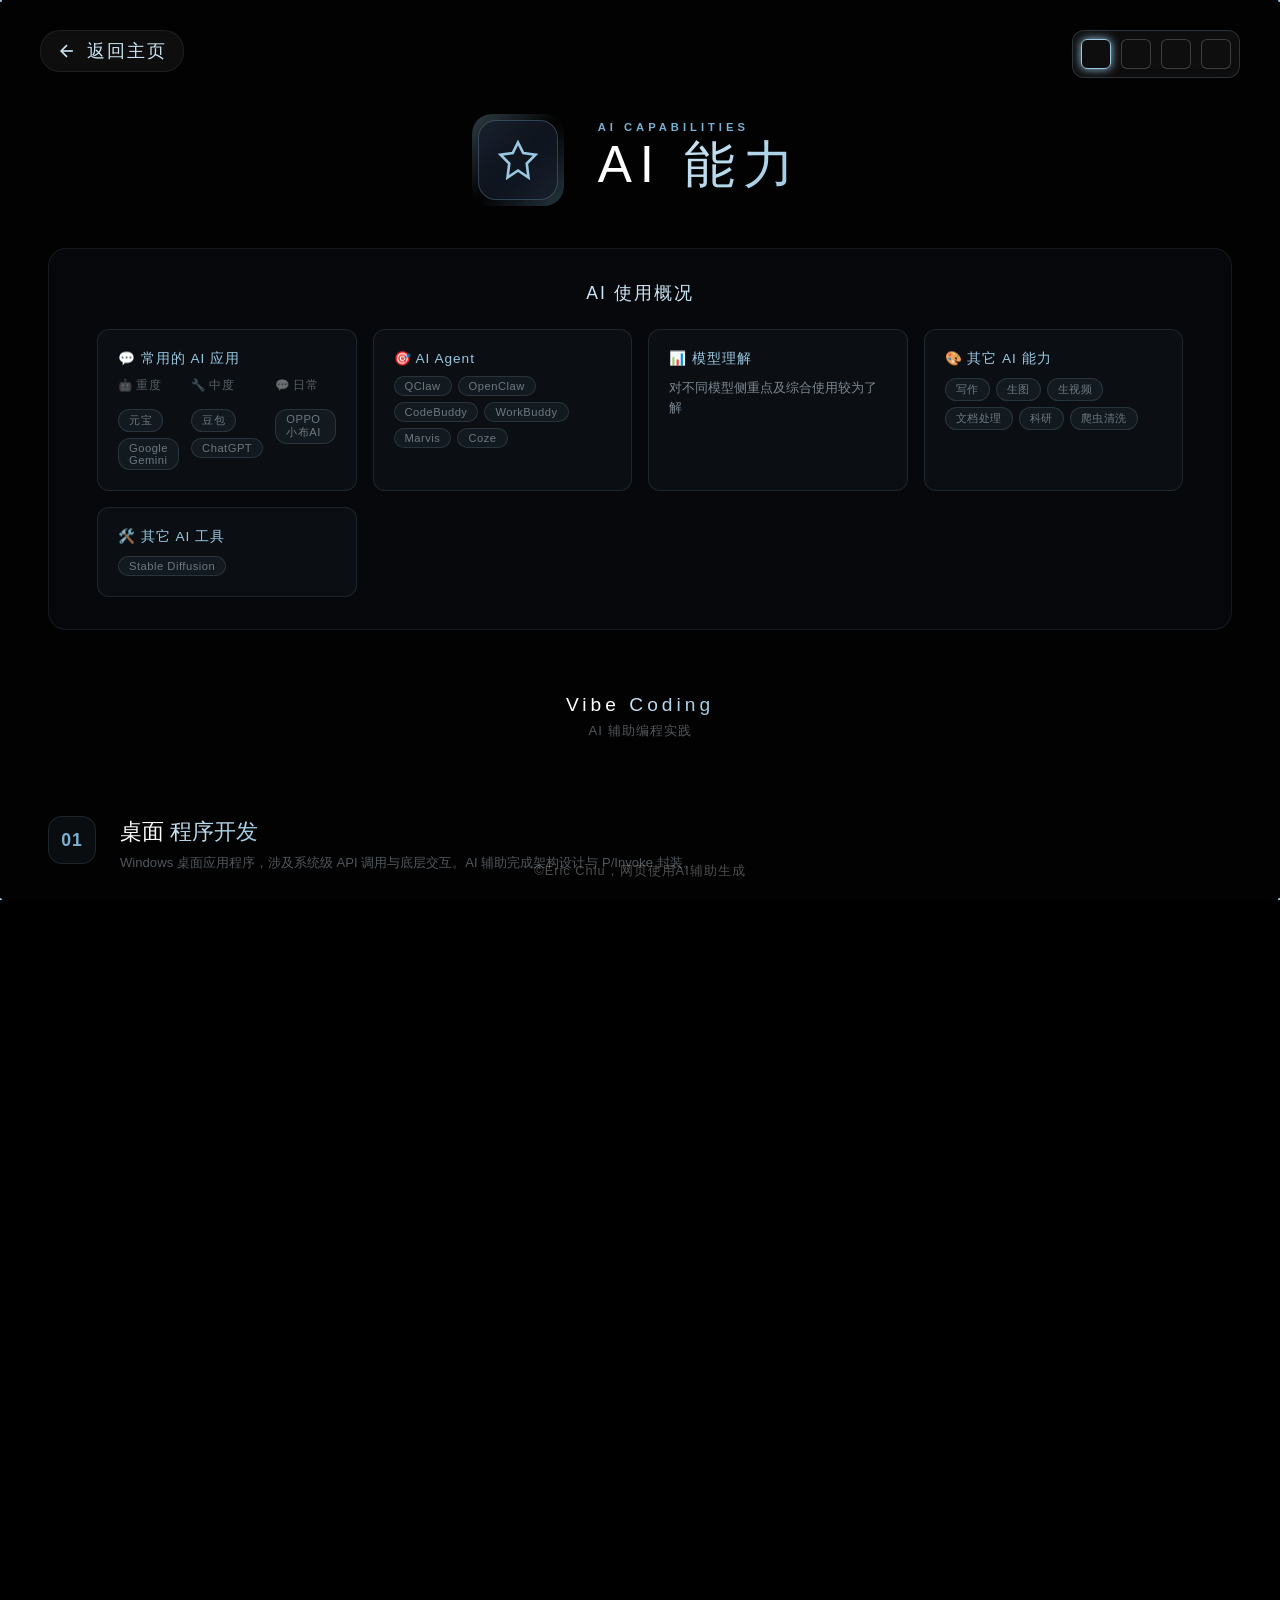
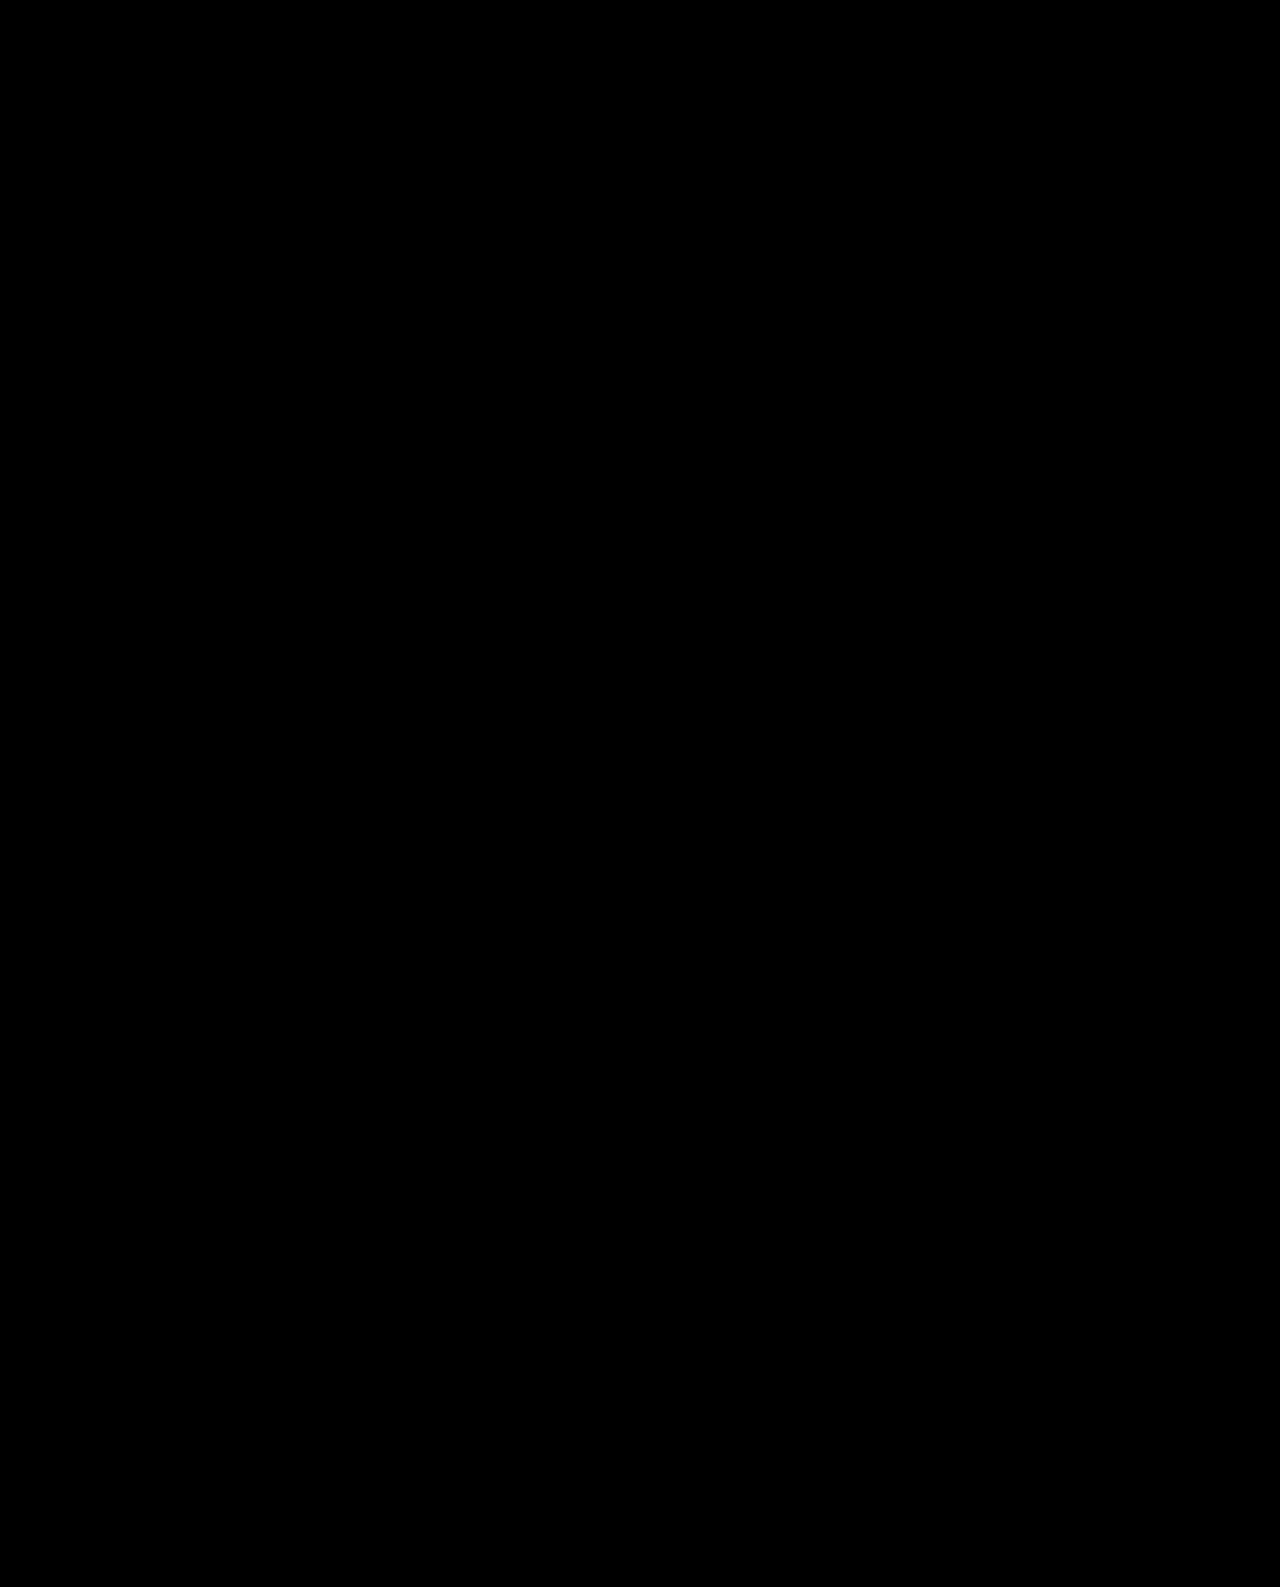
==== ai/index.html @ dfbe04d1 "Update: 2026-06-14 20:59" ====
<!DOCTYPE html>
<html lang="zh-CN">
<head>
    <meta charset="UTF-8">
    <meta name="viewport" content="width=device-width, initial-scale=1.0, maximum-scale=1.0, user-scalable=no">
    <title>AI 能力 - mocabolka.world</title>

    <link rel="icon" type="image/x-icon" href="https://raw.githubusercontent.com/qtqtEricChiu/blog/refs/heads/main/resources/images/base/favicon.ico">
    <link rel="prefetch" href="../">

    <!-- 共用样式 -->
    <link rel="stylesheet" href="../css/base.css">
    <link rel="stylesheet" href="../css/components.css">

    <!-- 背景预初始化 -->
    <script src="../js/bg-init.js"></script>
    <script src="https://cdn.jsdelivr.net/gh/qtqtEricChiu/world@main/js/pangu.js"></script>

    <style>
        /* ================================================================
           AI 能力页面专用样式
           ================================================================ */

        html {
            overflow-x: hidden;
            overflow-y: auto;
        }
        body {
            overflow-x: hidden;
            overflow-y: visible;
            min-height: 100vh;
            position: relative;
        }

        /* ---- 自定义滚动条 ---- */
        ::-webkit-scrollbar { width: 5px; height: 5px; }
        ::-webkit-scrollbar-track { background: transparent; }
        ::-webkit-scrollbar-thumb { background: rgba(154, 200, 226, 0.2); border-radius: 10px; }
        ::-webkit-scrollbar-thumb:hover { background: rgba(154, 200, 226, 0.4); }
        ::-webkit-scrollbar-corner { background: transparent; }
        html { scrollbar-color: rgba(154, 200, 226, 0.2) transparent; scrollbar-width: thin; }

        /* ---- 主内容区 ---- */
        .main-stage {
            position: relative;
            z-index: 10;
            width: 100%;
            min-height: 100vh;
            padding: 120px 48px 80px;
            display: flex;
            flex-direction: column;
            align-items: center;
            pointer-events: none;
            transition: transform 0.25s ease-out;
            will-change: transform;
        }
        .main-stage > * { pointer-events: auto; }

        /* ================================================================
           PAGE HEADER
           ================================================================ */
        .page-header {
            display: flex;
            align-items: center;
            gap: 40px;
            margin-bottom: 48px;
        }
        .header-icon-block {
            position: relative;
            width: 80px; height: 80px;
            flex-shrink: 0;
        }
        .header-icon-block::before {
            content: '';
            position: absolute;
            inset: -6px;
            border-radius: 20px;
            background: linear-gradient(135deg, var(--accent-main), transparent, var(--accent-dark));
            opacity: 0.3;
            animation: iconGlow 3s ease-in-out infinite;
        }
        @keyframes iconGlow {
            0%, 100% { opacity: 0.2; transform: scale(1); }
            50% { opacity: 0.45; transform: scale(1.04); }
        }
        .header-icon-inner {
            position: relative;
            width: 100%; height: 100%;
            background: rgba(20, 28, 42, 0.7);
            border: 1px solid rgba(154, 200, 226, 0.25);
            border-radius: 18px;
            display: flex; align-items: center; justify-content: center;
            backdrop-filter: blur(10px);
        }
        .header-icon-inner svg {
            width: 42px; height: 42px;
            stroke: var(--accent-main);
            fill: none; stroke-width: 1.5;
        }
        .header-text-block { display: flex; flex-direction: column; }
        .header-overline {
            font-size: 0.7rem; letter-spacing: 4px;
            text-transform: uppercase;
            color: var(--accent-dark); font-weight: 600;
            margin-bottom: 6px;
        }
        .header-title {
            font-size: 3.2rem; font-weight: 200;
            letter-spacing: 8px; color: #fff;
            line-height: 1; margin-bottom: 8px;
        }
        .header-title .accent {
            font-weight: 500;
            background: linear-gradient(135deg, var(--accent-light), var(--accent-main));
            -webkit-background-clip: text;
            -webkit-text-fill-color: transparent;
            background-clip: text;
        }

        /* ================================================================
           内容区 - 项目展示
           ================================================================ */
        .content-body {
            width: 100%;
            max-width: 1400px;
            display: flex;
            flex-direction: column;
            gap: 48px;
            transform: translateY(20px);
            animation: fadeInUp 0.6s cubic-bezier(0.25, 0.46, 0.45, 0.94) 0.2s forwards;
        }

        /* ---- 简介区（页面级） ---- */
        .intro-section {
            text-align: center;
            max-width: 720px;
            margin: 0 auto 40px;
        }
        .intro-badge {
            display: inline-flex;
            align-items: center;
            gap: 8px;
            padding: 6px 18px;
            border-radius: 20px;
            background: rgba(154, 200, 226, 0.06);
            border: 1px solid rgba(154, 200, 226, 0.15);
            font-size: 0.75rem;
            letter-spacing: 2px;
            color: var(--accent-dark);
            text-transform: uppercase;
            margin-bottom: 20px;
        }
        .intro-badge svg { width: 14px; height: 14px; stroke: var(--accent-dark); fill: none; stroke-width: 1.5; }
        .intro-title {
            font-size: 1.5rem;
            font-weight: 300;
            color: #fff;
            line-height: 1.5;
            margin-bottom: 14px;
        }
        .intro-title .accent {
            font-weight: 500;
            background: linear-gradient(135deg, var(--accent-light), var(--accent-main));
            -webkit-background-clip: text;
            -webkit-text-fill-color: transparent;
            background-clip: text;
        }
        .intro-desc {
            font-size: 0.85rem;
            color: rgba(200, 215, 230, 0.45);
            font-weight: 300;
            line-height: 1.8;
        }

        /* ---- AI 使用信息展示区 ---- */
        .ai-usage-section {
            width: 100%;
            max-width: 1400px;
            margin: 0 auto 8px;
            padding: 32px 48px;
            background: rgba(15, 20, 30, 0.35);
            border: 1px solid rgba(154, 200, 226, 0.1);
            border-radius: 18px;
            backdrop-filter: blur(12px);
        }
        .ai-usage-title {
            font-size: 1.1rem;
            font-weight: 400;
            color: var(--accent-light);
            letter-spacing: 2px;
            margin-bottom: 24px;
            text-align: center;
        }
        .ai-usage-grid {
            display: grid;
            grid-template-columns: repeat(auto-fit, minmax(220px, 1fr));
            gap: 16px;
        }
        .ai-usage-card {
            padding: 20px;
            background: rgba(154, 200, 226, 0.04);
            border: 1px solid rgba(154, 200, 226, 0.12);
            border-radius: 12px;
            transition: background 0.3s ease, border-color 0.3s ease;
        }
        .ai-usage-card:hover {
            background: rgba(154, 200, 226, 0.08);
            border-color: rgba(154, 200, 226, 0.25);
        }
        .ai-usage-card-title {
            font-size: 0.85rem;
            font-weight: 500;
            color: var(--accent-main);
            margin-bottom: 10px;
            letter-spacing: 1px;
        }
        .ai-usage-card-content {
            font-size: 0.8rem;
            color: rgba(200, 215, 230, 0.6);
            line-height: 1.6;
        }
        .ai-usage-tags {
            display: flex;
            flex-wrap: wrap;
            gap: 6px;
            margin-top: 10px;
        }
        .ai-usage-tag {
            display: inline-block;
            padding: 3px 10px;
            border-radius: 12px;
            background: rgba(154, 200, 226, 0.06);
            border: 1px solid rgba(154, 200, 226, 0.15);
            font-size: 0.7rem;
            color: rgba(200, 215, 230, 0.5);
            letter-spacing: 0.5px;
        }
        .ai-usage-sub-grid {
            display: grid;
            grid-template-columns: repeat(3, 1fr);
            gap: 12px;
        }
        .ai-usage-sub-item {
            display: flex;
            flex-direction: column;
            gap: 6px;
        }
        .ai-usage-sub-label {
            font-size: 0.72rem;
            color: rgba(200, 215, 230, 0.4);
            letter-spacing: 0.5px;
        }

        /* ---- Vibe Coding 独立小标题 ---- */
        .vibe-coding-header {
            text-align: center;
            margin: 8px auto 28px;
            max-width: 1400px;
            width: 100%;
        }
        .vibe-coding-title {
            font-size: 1.2rem;
            font-weight: 300;
            color: #fff;
            letter-spacing: 4px;
            margin-bottom: 6px;
        }
        .vibe-coding-title .accent {
            font-weight: 500;
            background: linear-gradient(135deg, var(--accent-light), var(--accent-main));
            -webkit-background-clip: text;
            -webkit-text-fill-color: transparent;
            background-clip: text;
        }
        .vibe-coding-desc {
            font-size: 0.82rem;
            color: rgba(200, 215, 230, 0.4);
            font-weight: 300;
            letter-spacing: 1px;
        }

        /* ---- 项目卡片 ---- */
        .project-card {
            position: relative;
            border-radius: 18px;
            background: rgba(15, 20, 30, 0.45);
            border: 1px solid rgba(154, 200, 226, 0.12);
            backdrop-filter: blur(20px) saturate(180%);
            -webkit-backdrop-filter: blur(20px) saturate(180%);
            overflow: hidden;
            transition: transform 0.35s cubic-bezier(0.25, 0.46, 0.45, 0.94),
                        border-color 0.35s ease,
                        box-shadow 0.35s ease;
        }
        .project-card::before {
            content: '';
            position: absolute;
            inset: 0;
            border-radius: 18px;
            background: linear-gradient(135deg, rgba(154, 200, 226, 0.04), transparent 60%);
            pointer-events: none;
            opacity: 0;
            transition: opacity 0.35s ease;
        }
        .project-card:hover {
            transform: translateY(-4px);
            border-color: rgba(154, 200, 226, 0.25);
            box-shadow: 0 12px 40px rgba(0, 0, 0, 0.3);
        }
        .project-card:hover::before { opacity: 1; }

        /* ---- 旗舰卡片 ---- */
        .project-card.flagship {
            border-color: rgba(255, 217, 61, 0.25);
            background: rgba(20, 25, 38, 0.55);
        }
        .project-card.flagship::after {
            content: '旗舰';
            position: absolute;
            top: -1px;
            right: 24px;
            padding: 3px 14px;
            font-size: 0.65rem;
            font-weight: 700;
            letter-spacing: 2px;
            color: #ffd93d;
            background: linear-gradient(135deg, rgba(255,217,61,0.18), rgba(255,180,40,0.12));
            border: 1px solid rgba(255,217,61,0.35);
            border-radius: 0 0 10px 10px;
            border-top: none;
            z-index: 10;
        }
        .project-card.flagship:hover {
            border-color: rgba(255, 217, 61, 0.45);
            box-shadow: 0 12px 40px rgba(0,0,0,0.3), 0 0 30px rgba(255,217,61,0.08);
        }

        /* 旗舰卡片图标升格 - 大图标 + 光晕动画（仅限有自定义图标的旗舰卡片） */
        .project-card.flagship.has-custom-icon .card-icon {
            width: 80px;
            height: 80px;
            border-radius: 20px;
            background: rgba(154, 200, 226, 0.08);
            border: 1px solid rgba(154, 200, 226, 0.25);
            transition: background 0.35s ease, border-color 0.35s ease, box-shadow 0.35s ease;
            position: relative;
        }
        /* 图标外围呼吸光晕（仅限有自定义图标的旗舰卡片） */
        .project-card.flagship.has-custom-icon .card-icon::after {
            content: '';
            position: absolute;
            inset: -8px;
            border-radius: 28px;
            background: linear-gradient(135deg, rgba(154, 200, 226, 0.12), transparent 60%, rgba(154, 200, 226, 0.06));
            opacity: 0.4;
            animation: iconBreathing 3s ease-in-out infinite;
            pointer-events: none;
            z-index: -1;
        }
        @keyframes iconBreathing {
            0%, 100% { opacity: 0.25; transform: scale(1); }
            50%      { opacity: 0.55; transform: scale(1.06); }
        }
        .project-card.flagship.has-custom-icon:hover .card-icon {
            background: rgba(154, 200, 226, 0.14);
            border-color: rgba(154, 200, 226, 0.4);
            box-shadow: 0 0 24px rgba(154, 200, 226, 0.15);
        }
        .project-card.flagship.has-custom-icon .card-icon img {
            width: 80px;
            height: 80px;
            object-fit: contain;
        }
        .project-card.flagship.has-custom-icon .card-icon svg {
            width: 36px;
            height: 36px;
        }

        /* ---- 带自定义图标的项目（非旗舰）- 放大图标 + 光晕 ---- */
        .project-card.has-custom-icon:not(.flagship) .card-icon {
            width: 80px;
            height: 80px;
            border-radius: 20px;
            background: rgba(154, 200, 226, 0.08);
            border: 1px solid rgba(154, 200, 226, 0.22);
            position: relative;
        }
        .project-card.has-custom-icon:not(.flagship) .card-icon img {
            width: 80px;
            height: 80px;
            object-fit: contain;
            border-radius: 18px;
        }
        /* 图标光晕动画 */
        .project-card.has-custom-icon:not(.flagship) .card-icon::after {
            content: '';
            position: absolute;
            inset: -8px;
            border-radius: 28px;
            background: radial-gradient(circle at 50% 50%, rgba(154, 200, 226, 0.12), transparent 70%);
            animation: iconBreathing 3.5s ease-in-out infinite;
            pointer-events: none;
            z-index: -1;
        }
        .project-card.has-custom-icon:not(.flagship):hover .card-icon {
            background: rgba(154, 200, 226, 0.15);
            border-color: rgba(154, 200, 226, 0.4);
            box-shadow: 0 0 32px rgba(154, 200, 226, 0.2);
        }

        .card-inner {
            position: relative;
            padding: 32px;
            display: flex;
            flex-direction: column;
            gap: 20px;
        }

        /* 卡片头部 */
        .card-header {
            display: flex;
            align-items: flex-start;
            gap: 16px;
        }
        .card-icon {
            width: 52px; height: 52px;
            flex-shrink: 0;
            border-radius: 14px;
            background: rgba(154, 200, 226, 0.06);
            border: 1px solid rgba(154, 200, 226, 0.15);
            display: flex; align-items: center; justify-content: center;
            transition: background 0.3s ease, border-color 0.3s ease;
        }
        .project-card:hover .card-icon {
            background: rgba(154, 200, 226, 0.12);
            border-color: rgba(154, 200, 226, 0.3);
        }
        .card-icon svg { width: 26px; height: 26px; stroke: var(--accent-main); fill: none; stroke-width: 1.5; }
        .card-title-block { flex: 1; }
        .card-path {
            font-size: 0.7rem;
            font-family: 'SF Mono', 'Fira Code', monospace;
            color: var(--accent-dark);
            letter-spacing: 1px;
            margin-bottom: 4px;
        }
        .card-title {
            font-size: 1.15rem;
            font-weight: 400;
            color: #fff;
            line-height: 1.3;
        }

        /* 卡片描述 */
        .card-desc {
            font-size: 0.85rem;
            color: rgba(200, 215, 230, 0.55);
            font-weight: 300;
            line-height: 1.7;
        }

        /* 功能标签 */
        .card-tags {
            display: flex;
            flex-wrap: wrap;
            gap: 8px;
        }
        .tag {
            display: inline-block;
            padding: 4px 12px;
            border-radius: 20px;
            background: rgba(154, 200, 226, 0.05);
            border: 1px solid rgba(154, 200, 226, 0.1);
            font-size: 0.72rem;
            color: rgba(200, 215, 230, 0.5);
            letter-spacing: 0.5px;
            transition: background 0.25s ease, color 0.25s ease;
        }
        .project-card:hover .tag {
            background: rgba(154, 200, 226, 0.1);
            color: rgba(200, 215, 230, 0.7);
        }

        /* 卡片底部 */
        .card-footer {
            display: flex;
            align-items: center;
            justify-content: space-between;
            padding-top: 16px;
            border-top: 1px solid rgba(154, 200, 226, 0.06);
        }
        .card-tech {
            font-size: 0.72rem;
            color: rgba(200, 215, 230, 0.3);
            font-weight: 300;
            letter-spacing: 0.5px;
        }
        .card-link {
            display: inline-flex;
            align-items: center;
            gap: 6px;
            padding: 6px 16px;
            border-radius: 20px;
            background: rgba(154, 200, 226, 0.08);
            border: 1px solid rgba(154, 200, 226, 0.15);
            color: var(--accent-main);
            font-size: 0.78rem;
            text-decoration: none;
            letter-spacing: 0.5px;
            transition: background 0.25s ease, border-color 0.25s ease, transform 0.15s ease;
        }
        .card-link:hover {
            background: rgba(154, 200, 226, 0.15);
            border-color: rgba(154, 200, 226, 0.3);
            transform: scale(1.03);
        }
        .card-link svg { width: 14px; height: 14px; stroke: currentColor; fill: none; stroke-width: 2; }

        /* GitHub 图标链接 */
        .card-github-link {
            display: inline-flex;
            align-items: center;
            justify-content: center;
            width: 36px;
            height: 36px;
            border-radius: 10px;
            background: rgba(154, 200, 226, 0.06);
            border: 1px solid rgba(154, 200, 226, 0.15);
            transition: background 0.25s ease, border-color 0.25s ease, transform 0.15s ease;
            overflow: hidden;
            margin-left: auto;
            flex-shrink: 0;
            padding: 0;
        }
        .card-github-link:hover {
            background: rgba(154, 200, 226, 0.15);
            border-color: rgba(154, 200, 226, 0.3);
            transform: scale(1.05);
        }
        .card-github-link img {
            width: 100%;
            height: 100%;
            object-fit: cover;
            border-radius: 9px;
        }

        /* ---- 早期作品区 ---- */
        .early-works-section {
            margin-top: 16px;
        }
        .section-divider {
            display: flex;
            align-items: center;
            gap: 16px;
            margin-bottom: 32px;
        }
        .divider-line {
            flex: 1;
            height: 1px;
            background: linear-gradient(90deg, transparent, rgba(154, 200, 226, 0.15), transparent);
        }
        .divider-text {
            font-size: 0.72rem;
            letter-spacing: 3px;
            color: rgba(200, 215, 230, 0.3);
            text-transform: uppercase;
            white-space: nowrap;
        }
        .early-works-grid {
            display: grid;
            grid-template-columns: repeat(auto-fill, minmax(260px, 1fr));
            gap: 20px;
        }
        .early-work-card {
            position: relative;
            border-radius: 14px;
            background: rgba(15, 20, 30, 0.5);
            border: 1px solid rgba(154, 200, 226, 0.1);
            backdrop-filter: blur(16px) saturate(180%);
            -webkit-backdrop-filter: blur(16px) saturate(180%);
            overflow: hidden;
            transition: transform 0.3s ease, border-color 0.3s ease;
        }
        .early-work-card:hover {
            transform: translateY(-3px);
            border-color: rgba(154, 200, 226, 0.15);
        }
        .early-work-inner {
            padding: 24px;
            display: flex;
            flex-direction: column;
            gap: 12px;
        }
        .early-work-title {
            font-size: 1rem;
            font-weight: 400;
            color: rgba(200, 215, 230, 0.7);
            line-height: 1.4;
        }
        .early-work-desc {
            font-size: 0.8rem;
            color: rgba(200, 215, 230, 0.35);
            font-weight: 300;
            line-height: 1.6;
        }
        .early-work-link {
            display: inline-flex;
            align-items: center;
            gap: 4px;
            font-size: 0.75rem;
            color: var(--accent-dark);
            text-decoration: none;
            letter-spacing: 0.5px;
            transition: color 0.25s ease;
            margin-top: 4px;
        }
        .early-work-link:hover { color: var(--accent-main); }
        .early-work-link svg { width: 12px; height: 12px; stroke: currentColor; fill: none; stroke-width: 2; }

        @keyframes fadeInUp {
            to { transform: translateY(0); }
        }

        /* ================================================================
           板块布局
           ================================================================ */
        .section-block {
            display: flex;
            flex-direction: column;
            gap: 28px;
        }
        .section-block + .section-block {
            margin-top: 12px;
            padding-top: 48px;
            border-top: 1px solid rgba(154, 200, 226, 0.06);
        }

        /* 板块头部 */
        .section-header {
            display: flex;
            align-items: flex-start;
            gap: 24px;
        }
        .section-num {
            flex-shrink: 0;
            width: 48px; height: 48px;
            border-radius: 14px;
            background: rgba(154, 200, 226, 0.06);
            border: 1px solid rgba(154, 200, 226, 0.12);
            display: flex; align-items: center; justify-content: center;
            font-size: 1.1rem;
            font-weight: 600;
            color: var(--accent-dark);
            letter-spacing: 1px;
        }
        .section-header-text { flex: 1; padding-top: 2px; }
        .section-title {
            font-size: 1.35rem;
            font-weight: 400;
            color: #fff;
            line-height: 1.3;
            margin-bottom: 6px;
        }
        .section-title .accent {
            font-weight: 500;
            background: linear-gradient(135deg, var(--accent-light), var(--accent-main));
            -webkit-background-clip: text;
            -webkit-text-fill-color: transparent;
            background-clip: text;
        }
        .section-desc {
            font-size: 0.82rem;
            color: rgba(200, 215, 230, 0.4);
            font-weight: 300;
            line-height: 1.6;
        }

        /* 板块内项目网格 */
        .section-grid {
            display: grid;
            grid-template-columns: repeat(auto-fill, minmax(360px, 1fr));
            gap: 20px;
        }

        /* 子版块样式 */
        .subsection-block {
            margin-top: 32px;
            padding-top: 32px;
            border-top: 1px solid rgba(154, 200, 226, 0.08);
        }
        .subsection-header {
            margin-bottom: 20px;
        }
        .subsection-title {
            font-size: 1.1rem;
            font-weight: 400;
            color: rgba(200, 215, 230, 0.7);
            margin-bottom: 4px;
        }
        .subsection-desc {
            font-size: 0.78rem;
            color: rgba(200, 215, 230, 0.3);
            font-weight: 300;
        }

        /* ---- 卡片入场动画 ---- */
        .project-card {
            opacity: 0;
            transform: translateY(24px);
            animation: cardIn 0.5s cubic-bezier(0.25, 0.46, 0.45, 0.94) forwards;
        }
        /* 板块一：2 张 */
        .section-block:nth-child(1) .project-card:nth-child(1) { animation-delay: 0.3s; }
        .section-block:nth-child(1) .project-card:nth-child(2) { animation-delay: 0.45s; }
        /* 板块二主网格：3 张 SPA */
        .section-block:nth-child(2) .project-card:nth-child(1) { animation-delay: 0.6s; }
        .section-block:nth-child(2) .project-card:nth-child(2) { animation-delay: 0.75s; }
        .section-block:nth-child(2) .project-card:nth-child(3) { animation-delay: 0.9s; }
        /* 板块二子版块（非SPA）：3 张 */
        .subsection-block .project-card:nth-child(1) { animation-delay: 1.05s; }
        .subsection-block .project-card:nth-child(2) { animation-delay: 1.2s; }
        .subsection-block .project-card:nth-child(3) { animation-delay: 1.35s; }
        /* 板块三：3 张 */
        .section-block:nth-child(3) .project-card:nth-child(1) { animation-delay: 1.5s; }
        .section-block:nth-child(3) .project-card:nth-child(2) { animation-delay: 1.65s; }
        .section-block:nth-child(3) .project-card:nth-child(3) { animation-delay: 1.8s; }

        @keyframes cardIn {
            to { opacity: 1; transform: translateY(0); }
        }

        /* ================================================================
           响应式
           ================================================================ */
        @media (max-width: 768px) {
            .main-stage {
                padding: 90px 12px 80px;
            }
            .top-nav { top: calc(16px + var(--safe-top)); left: 12px; }
            .back-btn { font-size: 0.85rem; padding: 6px 14px; border-radius: 16px; }
            .back-btn svg { width: 16px; height: 16px; }
            .page-header {
                flex-direction: column; gap: 16px;
                text-align: center; margin-bottom: 28px;
            }
            .header-title { font-size: 2rem; letter-spacing: 4px; }
            .header-icon-block { width: 54px; height: 54px; }
            .header-icon-inner svg { width: 32px; height: 32px; }
            .content-body { gap: 32px; }
            .section-block + .section-block { padding-top: 32px; }
            .section-header { flex-direction: column; gap: 12px; }
            .section-num { width: 40px; height: 40px; font-size: 0.9rem; }
            .section-title { font-size: 1.1rem; }
            .section-grid { grid-template-columns: 1fr; }
            .ai-usage-section { width: 100%; padding: 20px; }
            .ai-usage-grid { grid-template-columns: 1fr; gap: 12px; }
            .ai-usage-card { padding: 16px; }
            .ai-usage-sub-grid { grid-template-columns: 1fr; gap: 10px; }
        }
    </style>
</head>
<body class="sub-page">

    <div id="initial-load-overlay"></div>
    <div id="cursor-dot"></div>
    <div id="cursor-ring"></div>

    <div class="bg-wrapper" id="mainBg"></div>
    <div class="bg-overlay"></div>
    <canvas id="particle-canvas"></canvas>

    <div class="bg-switcher">
        <div class="sw-btn interactable" onclick="mocabolka.changeBg(0)" style="background-image:url('https://s1.1ovv.com/2026/03/21/Ix6I.png')"></div>
        <div class="sw-btn interactable" onclick="mocabolka.changeBg(1)" style="background-image:url('https://s1.1ovv.com/2026/03/21/IxkP.png')"></div>
        <div class="sw-btn interactable" onclick="mocabolka.changeBg(2)" style="background-image:url('https://s1.1ovv.com/2026/03/21/I5rf.png')"></div>
        <div class="sw-btn interactable" onclick="mocabolka.changeBg(3)" style="background-image:url('https://s1.1ovv.com/2026/03/21/I5Wi.png')"></div>
    </div>

    <div class="top-nav">
        <a href="../" class="back-btn page-link interactable">
            <svg width="20" height="20" viewBox="0 0 24 24" fill="none" stroke="currentColor" stroke-width="2"><line x1="19" y1="12" x2="5" y2="12"></line><polyline points="12 19 5 12 12 5"></polyline></svg>
            返回主页
        </a>
    </div>

<!-- ==================== 主内容区 ==================== -->
<div class="main-stage" id="mainStage">

    <!-- PAGE HEADER -->
    <div class="page-header">
        <div class="header-icon-block">
            <div class="header-icon-inner">
                <svg viewBox="0 0 24 24">
                    <path d="M12 2 L15 8 L22 9 L17 14 L18 22 L12 18 L6 22 L7 14 L2 9 L9 8 Z"/>
                </svg>
            </div>
        </div>
        <div class="header-text-block">
            <div class="header-overline">AI Capabilities</div>
            <h1 class="header-title">AI <span class="accent">能力</span></h1>
        </div>
    </div>

    <!-- 内容主体：三个板块 -->
    <div class="content-body">

        <!-- AI 使用信息展示区 -->
        <div class="ai-usage-section">
            <div class="ai-usage-title">AI 使用概况</div>
            <div class="ai-usage-grid">
                <div class="ai-usage-card">
                    <div class="ai-usage-card-title">💬 常用的 AI 应用</div>
                    <div class="ai-usage-sub-grid">
                        <div class="ai-usage-sub-item">
                            <div class="ai-usage-sub-label">🤖 重度</div>
                            <div class="ai-usage-tags">
                                <span class="ai-usage-tag">元宝</span>
                                <span class="ai-usage-tag">Google Gemini</span>
                            </div>
                        </div>
                        <div class="ai-usage-sub-item">
                            <div class="ai-usage-sub-label">🔧 中度</div>
                            <div class="ai-usage-tags">
                                <span class="ai-usage-tag">豆包</span>
                                <span class="ai-usage-tag">ChatGPT</span>
                            </div>
                        </div>
                        <div class="ai-usage-sub-item">
                            <div class="ai-usage-sub-label">💬 日常</div>
                            <div class="ai-usage-tags">
                                <span class="ai-usage-tag">OPPO 小布AI</span>
                            </div>
                        </div>
                    </div>
                </div>
                <div class="ai-usage-card">
                    <div class="ai-usage-card-title">🎯 AI Agent</div>
                    <div class="ai-usage-tags">
                        <span class="ai-usage-tag">QClaw</span>
                        <span class="ai-usage-tag">OpenClaw</span>
                        <span class="ai-usage-tag">CodeBuddy</span>
                        <span class="ai-usage-tag">WorkBuddy</span>
                        <span class="ai-usage-tag">Marvis</span>
                        <span class="ai-usage-tag">Coze</span>
                    </div>
                </div>
                <div class="ai-usage-card">
                    <div class="ai-usage-card-title">📊 模型理解</div>
                    <div class="ai-usage-card-content">对不同模型侧重点及综合使用较为了解</div>
                </div>
                <div class="ai-usage-card">
                    <div class="ai-usage-card-title">🎨 其它 AI 能力</div>
                    <div class="ai-usage-tags">
                        <span class="ai-usage-tag">写作</span>
                        <span class="ai-usage-tag">生图</span>
                        <span class="ai-usage-tag">生视频</span>
                        <span class="ai-usage-tag">文档处理</span>
                        <span class="ai-usage-tag">科研</span>
                        <span class="ai-usage-tag">爬虫清洗</span>
                    </div>
                </div>
                <div class="ai-usage-card">
                    <div class="ai-usage-card-title">🛠️ 其它 AI 工具</div>
                    <div class="ai-usage-tags">
                        <span class="ai-usage-tag">Stable Diffusion</span>
                    </div>
                </div>
            </div>
        </div>

        <!-- Vibe Coding 小标题 -->
        <div class="vibe-coding-header">
            <h2 class="vibe-coding-title">Vibe <span class="accent">Coding</span></h2>
            <p class="vibe-coding-desc">AI 辅助编程实践</p>
        </div>

        <!-- ==================== 板块一：系统级程序开发 ==================== -->
        <div class="section-block">
            <div class="section-header">
                <div class="section-num">01</div>
                <div class="section-header-text">
                    <h2 class="section-title">桌面 <span class="accent">程序开发</span></h2>
                    <p class="section-desc">Windows 桌面应用程序，涉及系统级 API 调用与底层交互。AI 辅助完成架构设计与 P/Invoke 封装。</p>
                </div>
            </div>
            <div class="section-grid">

                <!-- InfiMouse -->
                <div class="project-card flagship has-custom-icon">
                    <div class="card-inner">
                        <div class="card-header">
                            <div class="card-icon">
                                <img src="https://github.com/qtqtEricChiu/InfiMouse/raw/main/infimouse.png" alt="InfiMouse">
                            </div>
                            <div class="card-title-block">
                                <div class="card-path">C# / WinUI 3</div>
                                <h3 class="card-title">InfiMouse · 游戏录屏助手</h3>
                            </div>
                            <a href="https://github.com/qtqtEricChiu/InfiMouse" target="_blank" class="card-github-link interactable">
                                <img src="../res/img/svg/gh.svg" alt="GitHub">
                            </a>
                        </div>
                        <p class="card-desc">
                            为游戏录屏设计的鼠标轨迹控制与同步输入工具。使用贝塞尔曲线规划类人化鼠标轨迹，同步键盘/手柄输入，支持反检测人性化参数（抖动、速度方差、超调）。WinUI 3 原生界面，支持全局快捷键与浮窗控制。
                        </p>
                        <div class="card-tags">
                            <span class="tag">贝塞尔曲线轨迹</span>
                            <span class="tag">XInput 手柄注入</span>
                            <span class="tag">反检测人性化</span>
                            <span class="tag">MVVM 架构</span>
                            <span class="tag">全局热键</span>
                            <span class="tag">Mica 视觉效果</span>
                        </div>
                        <div class="card-footer">
                            <span class="card-tech">C# · WinUI 3 · SendInput · XInput</span>
                            <a href="https://github.com/qtqtEricChiu/InfiMouse" target="_blank" class="card-link interactable">
                                GitHub
                                <svg viewBox="0 0 24 24"><path d="M18 13v6a2 2 0 01-2 2H5a2 2 0 01-2-2V8a2 2 0 012-2h6"/><polyline points="15 3 21 3 21 9"/><line x1="10" y1="14" x2="21" y2="3"/></svg>
                            </a>
                        </div>
                    </div>
                </div>

                <!-- InfiSteam -->
                <div class="project-card has-custom-icon">
                    <div class="card-inner">
                        <div class="card-header">
                            <div class="card-icon">
                                <img src="https://github.com/qtqtEricChiu/InfiSteam/raw/main/ico.png" alt="InfiSteam">
                            </div>
                            <div class="card-title-block">
                                <div class="card-path">Python / C# / PowerShell</div>
                                <h3 class="card-title">InfiSteam · 无限暖暖启动管理</h3>
                            </div>
                            <a href="https://github.com/qtqtEricChiu/InfiSteam" target="_blank" class="card-github-link interactable">
                                <img src="../res/img/svg/gh.svg" alt="GitHub">
                            </a>
                        </div>
                        <p class="card-desc">
                            防止 Steam 误判版本过期并自动重置本地文件完整性，通过伪造 ACF 版本信息 + Chrome CDP 自动抓取 SteamDB 最新 BuildID，实现一键版本同步。支持 AI Agent 全自动检测 / Python GUI / PowerShell 命令行三种操作方式。
                        </p>
                        <div class="card-tags">
                            <span class="tag">ACF 伪造</span>
                            <span class="tag">Chrome CDP</span>
                            <span class="tag">SteamDB 同步</span>
                            <span class="tag">AI Agent 兼容</span>
                            <span class="tag">多入口设计</span>
                        </div>
                        <div class="card-footer">
                            <span class="card-tech">Python · C# · PowerShell · Steam ACF</span>
                            <a href="https://github.com/qtqtEricChiu/InfiSteam" target="_blank" class="card-link interactable">
                                GitHub
                                <svg viewBox="0 0 24 24"><path d="M18 13v6a2 2 0 01-2 2H5a2 2 0 01-2-2V8a2 2 0 012-2h6"/><polyline points="15 3 21 3 21 9"/><line x1="10" y1="14" x2="21" y2="3"/></svg>
                            </a>
                        </div>
                    </div>
                </div>

            </div><!-- /.section-grid -->
        </div><!-- /.section-block -->

        <!-- ==================== 板块二：HTML SPA 开发 ==================== -->
        <div class="section-block">
            <div class="section-header">
                <div class="section-num">02</div>
                <div class="section-header-text">
                    <h2 class="section-title">HTML <span class="accent">SPA</span> 开发</h2>
                    <p class="section-desc">纯前端单页应用，无需后端服务器，打开即用。AI 辅助完成核心功能开发与交互设计。</p>
                </div>
            </div>
            <div class="section-grid">

                <!-- /muse/ 本地音乐播放器 -->
                <div class="project-card flagship has-custom-icon">
                    <div class="card-inner">
                        <div class="card-header">
                            <div class="card-icon">
                                <img src="https://github.com/qtqtEricChiu/muse/raw/main/icon-512.png" alt="Muse">
                            </div>
                            <div class="card-title-block">
                                <div class="card-path">/muse/</div>
                                <h3 class="card-title">本地音乐播放器</h3>
                            </div>
                            <a href="https://github.com/qtqtEricChiu/muse" target="_blank" class="card-github-link interactable">
                                <img src="../res/img/svg/gh.svg" alt="GitHub">
                            </a>
                        </div>
                        <p class="card-desc">
                            完全支持纯手柄/键盘操作的本地音乐播放器。纯前端运行，支持 MP3/FLAC/WAV 等格式及 LRC 歌词解析。全域 60FPS 色音同步视觉引擎，支持 Media Session API、PWA、画中画模式。
                        </p>
                        <div class="card-tags">
                            <span class="tag">LRC 解析引擎</span>
                            <span class="tag">60FPS 视觉引擎</span>
                            <span class="tag">手柄完全映射</span>
                            <span class="tag">动态取色</span>
                            <span class="tag">Crossfade</span>
                            <span class="tag">PWA</span>
                            <span class="tag">画中画</span>
                            <span class="tag">节能模式</span>
                        </div>
                        <div class="card-footer">
                            <span class="card-tech">HTML / CSS / JS · Web Audio API</span>
                            <a href="https://qtqtericchiu.github.io/muse/" target="_blank" class="card-link interactable">
                                访问项目
                                <svg viewBox="0 0 24 24"><path d="M18 13v6a2 2 0 01-2 2H5a2 2 0 01-2-2V8a2 2 0 012-2h6"/><polyline points="15 3 21 3 21 9"/><line x1="10" y1="14" x2="21" y2="3"/></svg>
                            </a>
                        </div>
                    </div>
                </div>

                <!-- /graphic/ 本地图片清理工具 -->
                <div class="project-card">
                    <div class="card-inner">
                        <div class="card-header">
                            <div class="card-icon">
                                <svg viewBox="0 0 24 24">
                                    <rect x="3" y="3" width="18" height="18" rx="2" ry="2"/>
                                    <circle cx="8.5" cy="8.5" r="1.5"/>
                                    <polyline points="21 15 16 10 5 21"/>
                                </svg>
                            </div>
                            <div class="card-title-block">
                                <div class="card-path">/graphic/</div>
                                <h3 class="card-title">本地图片清理工具</h3>
                            </div>
                            <a href="https://github.com/qtqtEricChiu/tools/tree/main/graphic" target="_blank" class="card-github-link interactable">
                                <img src="../res/img/svg/gh.svg" alt="GitHub">
                            </a>
                        </div>
                        <p class="card-desc">
                            快速筛图工具，帮助快速筛选大量照片。全键盘快捷键支持，Cookie 记忆，平板触控+单手模式。支持收藏、自定义文件夹移动，设有后悔药 .MediaTrash 防止真正删除。
                        </p>
                        <div class="card-tags">
                            <span class="tag">随机筛图</span>
                            <span class="tag">全键盘快捷键</span>
                            <span class="tag">触控支持</span>
                            <span class="tag">后悔药机制</span>
                            <span class="tag">可撤销操作</span>
                        </div>
                        <div class="card-footer">
                            <span class="card-tech">HTML / CSS / JS · File System API</span>
                            <a href="https://qtqtericchiu.github.io/tools/graphic/" target="_blank" class="card-link interactable">
                                访问项目
                                <svg viewBox="0 0 24 24"><path d="M18 13v6a2 2 0 01-2 2H5a2 2 0 01-2-2V8a2 2 0 012-2h6"/><polyline points="15 3 21 3 21 9"/><line x1="10" y1="14" x2="21" y2="3"/></svg>
                            </a>
                        </div>
                    </div>
                </div>

                <!-- /wtmk/ 水印生成器 -->
                <div class="project-card">
                    <div class="card-inner">
                        <div class="card-header">
                            <div class="card-icon">
                                <svg viewBox="0 0 24 24">
                                    <path d="M12 2C6.5 2 2 6.5 2 12s4.5 10 10 10 10-4.5 10-10S17.5 2 12 2z"/>
                                    <path d="M8 14s1.5 2 4 2 4-2 4-2"/>
                                    <line x1="9" y1="9" x2="9.01" y2="9"/><line x1="15" y1="9" x2="15.01" y2="9"/>
                                </svg>
                            </div>
                            <div class="card-title-block">
                                <div class="card-path">/wtmk/</div>
                                <h3 class="card-title">水印生成器</h3>
                            </div>
                            <a href="https://github.com/qtqtEricChiu/tools/tree/main/wtmk" target="_blank" class="card-github-link interactable">
                                <img src="../res/img/svg/gh.svg" alt="GitHub">
                            </a>
                        </div>
                        <p class="card-desc">
                            为非 OPPO 拍摄照片添加高仿 OPPO 哈苏水印。纯前端 Canvas 实现，上传照片后实时预览水印效果，支持自定义参数并导出成品图片。
                        </p>
                        <div class="card-tags">
                            <span class="tag">Canvas 渲染</span>
                            <span class="tag">实时预览</span>
                            <span class="tag">参数可调</span>
                            <span class="tag">图片导出</span>
                        </div>
                        <div class="card-footer">
                            <span class="card-tech">HTML / CSS / JS · Canvas API</span>
                            <a href="https://qtqtericchiu.github.io/tools/wtmk/" target="_blank" class="card-link interactable">
                                访问项目
                                <svg viewBox="0 0 24 24"><path d="M18 13v6a2 2 0 01-2 2H5a2 2 0 01-2-2V8a2 2 0 012-2h6"/><polyline points="15 3 21 3 21 9"/><line x1="10" y1="14" x2="21" y2="3"/></svg>
                            </a>
                        </div>
                    </div>
                </div>

            </div><!-- /.section-grid -->

            <!-- 子版块：非SPA项目 -->
            <div class="subsection-block">
                <div class="subsection-header">
                    <div class="subsection-title">非 SPA 项目</div>
                    <div class="subsection-desc">不属于SPA范畴的其他Web项目与本地扩展</div>
                </div>
                <div class="section-grid">

                    <!-- world - 个人主页 -->
                    <div class="project-card flagship">
                        <div class="card-inner">
                            <div class="card-header">
                                <div class="card-icon">
                                    <svg viewBox="0 0 24 24">
                                        <circle cx="12" cy="12" r="10"/>
                                        <line x1="2" y1="12" x2="22" y2="12"/>
                                        <path d="M12 2a15.3 15.3 0 014 10 15.3 15.3 0 01-4 10 15.3 15.3 0 01-4-10 15.3 15.3 0 014-10z"/>
                                    </svg>
                                </div>
                                <div class="card-title-block">
                                    <div class="card-path">HTML / CSS / JS</div>
                                    <h3 class="card-title">mocabolka.world · 个人主页</h3>
                                </div>
                                <a href="https://github.com/qtqtEricChiu/world/" target="_blank" class="card-github-link interactable">
                                    <img src="../res/img/svg/gh.svg" alt="GitHub">
                                </a>
                            </div>
                            <p class="card-desc">
                                当前这个个人主页网站项目。采用现代设计风格，支持多页面导航、动态背景、粒子效果等视觉特效。响应式设计，支持桌面端与移动端访问。
                            </p>
                            <div class="card-tags">
                                <span class="tag">多页面网站</span>
                                <span class="tag">动态背景</span>
                                <span class="tag">粒子效果</span>
                                <span class="tag">响应式设计</span>
                            </div>
                            <div class="card-footer">
                                <span class="card-tech">HTML / CSS / JS · 视觉特效</span>
                                <a href="https://qtqtericchiu.github.io/" target="_blank" class="card-link interactable">
                                    访问网站
                                    <svg viewBox="0 0 24 24"><path d="M18 13v6a2 2 0 01-2 2H5a2 2 0 01-2-2V8a2 2 0 012-2h6"/><polyline points="15 3 21 3 21 9"/><line x1="10" y1="14" x2="21" y2="3"/></svg>
                                </a>
                            </div>
                        </div>
                    </div>

                    <!-- friendslop - 周期博物馆 -->
                    <div class="project-card">
                        <div class="card-inner">
                            <div class="card-header">
                                <div class="card-icon">
                                    <svg viewBox="0 0 24 24">
                                        <path d="M3 9l9-7 9 7v11a2 2 0 01-2 2H5a2 2 0 01-2-2z"/>
                                        <polyline points="9 22 9 12 15 12 15 22"/>
                                    </svg>
                                </div>
                                <div class="card-title-block">
                                    <div class="card-path">HTML / CSS / JS</div>
                                    <h3 class="card-title">周期博物馆 · 互动网站</h3>
                                </div>
                                <a href="https://github.com/qtqtEricChiu/tools/tree/main/demo/friendslop" target="_blank" class="card-github-link interactable">
                                    <img src="../res/img/svg/gh.svg" alt="GitHub">
                                </a>
                            </div>
                            <p class="card-desc">
                                以女性主义视角出发的周期主题互动博物馆。包含周期状态自测、匿名共鸣墙、知识站等多个互动模块，旨在打破月经羞耻、倡导身体自主与性别平等。采用温馨的视觉设计，支持移动端适配。
                            </p>
                            <div class="card-tags">
                                <span class="tag">多页面网站</span>
                                <span class="tag">互动模块</span>
                                <span class="tag">移动端适配</span>
                                <span class="tag">温馨设计</span>
                            </div>
                            <div class="card-footer">
                                <span class="card-tech">HTML / CSS / JS · 多页面</span>
                                <a href="https://qtqtericchiu.github.io/tools/demo/friendslop/" target="_blank" class="card-link interactable">
                                    访问Demo
                                    <svg viewBox="0 0 24 24"><path d="M18 13v6a2 2 0 01-2 2H5a2 2 0 01-2-2V8a2 2 0 012-2h6"/><polyline points="15 3 21 3 21 9"/><line x1="10" y1="14" x2="21" y2="3"/></svg>
                                </a>
                            </div>
                        </div>
                    </div>

                    <!-- MocaTab-New - Chrome扩展 -->
                    <div class="project-card">
                        <div class="card-inner">
                            <div class="card-header">
                                <div class="card-icon">
                                    <svg viewBox="0 0 24 24">
                                        <rect x="2" y="3" width="20" height="14" rx="2" ry="2"/>
                                        <line x1="8" y1="21" x2="16" y2="21"/>
                                        <line x1="12" y1="17" x2="12" y2="21"/>
                                    </svg>
                                </div>
                                <div class="card-title-block">
                                    <div class="card-path">Chrome Extension</div>
                                    <h3 class="card-title">MocaTab · 新标签页扩展</h3>
                                </div>
                            </div>
                            <p class="card-desc">
                                Chrome 新标签页扩展，提供自定义的标签页体验。支持书签管理、日期显示、通知权限管理等功能。采用现代化设计，支持多语言本地化。
                            </p>
                            <div class="card-tags">
                                <span class="tag">Chrome 扩展</span>
                                <span class="tag">新标签页</span>
                                <span class="tag">书签管理</span>
                                <span class="tag">多语言支持</span>
                            </div>
                            <div class="card-footer">
                                <span class="card-tech">HTML / CSS / JS · Chrome API</span>
                                <span class="card-tech" style="color:rgba(200,215,230,0.2);">本地项目 · Chrome扩展</span>
                            </div>
                        </div>
                    </div>

                </div><!-- /.section-grid -->
            </div><!-- /.subsection-block -->

        </div><!-- /.section-block -->

        <!-- ==================== 板块三：Python 效率工具生成 ==================== -->
        <div class="section-block">
            <div class="section-header">
                <div class="section-num">03</div>
                <div class="section-header-text">
                    <h2 class="section-title">Python <span class="accent">效率工具</span></h2>
                    <p class="section-desc">一次性专用工具，针对特定场景快速生成，专为提高效率而生。AI 辅助完成核心逻辑与 GUI 设计。</p>
                </div>
            </div>
            <div class="section-grid">

                <!-- GitHub 推送工具 -->
                <div class="project-card">
                    <div class="card-inner">
                        <div class="card-header">
                            <div class="card-icon">
                                <svg viewBox="0 0 24 24">
                                    <path d="M9 19c-5 1.5-5-2.5-7-3m14 6v-3.87a3.37 3.37 0 00-.94-2.61c3.14-.35 6.44-1.54 6.44-7A5.44 5.44 0 0020 4.77 5.07 5.07 0 0019.91 1S18.73.65 16 2.48a13.38 13.38 0 00-7 0C6.27.65 5.09 1 3.87 1 3.79.65 3.77 2.74 3.75 4.91c0 5.44 3.3 6.63 6.44 7A3.37 3.37 0 009 18.13V22"/>
                                </svg>
                            </div>
                            <div class="card-title-block">
                                <div class="card-path">Python / Tkinter</div>
                                <h3 class="card-title">Git 推送与初始化工具</h3>
                            </div>
                        </div>
                        <p class="card-desc">
                            GitHub 本地配置初始化与推送 GUI 工具。支持分支管理、提交信息编辑、强制推送（--force-with-lease）及非代码资源文件检测。内置大文件阈值警告，自动识别图片/视频/音频等二进制文件。
                        </p>
                        <div class="card-tags">
                            <span class="tag">GUI 图形界面</span>
                            <span class="tag">强制推送保护</span>
                            <span class="tag">资源文件检测</span>
                            <span class="tag">大文件警告</span>
                        </div>
                        <div class="card-footer">
                            <span class="card-tech">Python · Tkinter · Git</span>
                            <span class="card-tech" style="color:rgba(200,215,230,0.2);">本地工具 · 无在线地址</span>
                        </div>
                    </div>
                </div>

                <!-- 微博爬虫 GUI -->
                <div class="project-card">
                    <div class="card-inner">
                        <div class="card-header">
                            <div class="card-icon">
                                <svg viewBox="0 0 24 24">
                                    <circle cx="11" cy="11" r="8"/><line x1="21" y1="21" x2="16.65" y2="16.65"/>
                                </svg>
                            </div>
                            <div class="card-title-block">
                                <div class="card-path">Python / Tkinter</div>
                                <h3 class="card-title">微博评论爬虫 · GUI 管理工具</h3>
                            </div>
                        </div>
                        <p class="card-desc">
                            微博评论数据爬取与管理的图形化工具。支持 Chrome 调试端口自动查找、垃圾文本过滤、导航词识别与清洗。多线程设计，GUI 与爬虫逻辑分离，支持分步执行与结果实时预览。
                        </p>
                        <div class="card-tags">
                            <span class="tag">Chrome CDP</span>
                            <span class="tag">文本清洗</span>
                            <span class="tag">多线程</span>
                            <span class="tag">GUI 管理</span>
                        </div>
                        <div class="card-footer">
                            <span class="card-tech">Python · Tkinter · Requests</span>
                            <span class="card-tech" style="color:rgba(200,215,230,0.2);">本地工具 · 无在线地址</span>
                        </div>
                    </div>
                </div>

                <!-- 泡泡玛特数据分析 -->
                <div class="project-card">
                    <div class="card-inner">
                        <div class="card-header">
                            <div class="card-icon">
                                <svg viewBox="0 0 24 24">
                                    <line x1="18" y1="20" x2="18" y2="10"/><line x1="12" y1="20" x2="12" y2="4"/><line x1="6" y1="20" x2="6" y2="14"/>
                                </svg>
                            </div>
                            <div class="card-title-block">
                                <div class="card-path">Python / Matplotlib</div>
                                <h3 class="card-title">泡泡玛特 LABUBU 数据分析工具</h3>
                            </div>
                        </div>
                        <p class="card-desc">
                            基于泡泡玛特公开财报数据的 LABUBU 系列可视化分析面板。使用 Matplotlib 嵌入 Tkinter 实现交互式图表，支持中文字体自动适配，涵盖销售趋势、市场份额等多维度数据分析。
                        </p>
                        <div class="card-tags">
                            <span class="tag">Matplotlib 嵌入</span>
                            <span class="tag">中文字体适配</span>
                            <span class="tag">多标签页面板</span>
                            <span class="tag">数据分析</span>
                        </div>
                        <div class="card-footer">
                            <span class="card-tech">Python · Tkinter · Matplotlib · Pandas</span>
                            <span class="card-tech" style="color:rgba(200,215,230,0.2);">本地工具 · 无在线地址</span>
                        </div>
                    </div>
                </div>

            </div><!-- /.section-grid -->
        </div><!-- /.section-block -->

            </div><!-- /.section-grid -->
        </div><!-- /.section-block -->

    </div><!-- /.content-body -->

</div><!-- /.main-stage -->

<div class="copyright-footer">©Eric Chiu，网页使用AI辅助生成</div>

<script src="../js/core.js"></script>

<script>
    document.addEventListener('DOMContentLoaded', function() {
        if (typeof pangu !== 'undefined' && pangu.spacingPageElement) {
            pangu.spacingPageElement(document.body);
        }

        /* ================================================================
           main-stage 整体随光标/陀螺仪轻微晃动
           ================================================================ */
        const mainStage = document.getElementById('mainStage');
        let stageMoveTimeout;

        function applyStageMove(ratioX, ratioY) {
            if (!mainStage) return;
            const moveX = ratioX * 10;
            const moveY = ratioY * 10;
            mainStage.style.transform = 'translate(' + moveX + 'px, ' + moveY + 'px)';
            clearTimeout(stageMoveTimeout);
            stageMoveTimeout = setTimeout(function() {
                mainStage.style.transform = 'translate(0px, 0px)';
            }, 2000);
        }

        document.addEventListener('mousemove', function(e) {
            const ratioX = (e.clientX / window.innerWidth) - 0.5;
            const ratioY = (e.clientY / window.innerHeight) - 0.5;
            applyStageMove(ratioX, ratioY);
        });

        // 移动端陀螺仪替代
        if (mocabolka && mocabolka.isMobile) {
            function gyroStageLoop() {
                if (mocabolka.hasGyro) {
                    applyStageMove(mocabolka.gyroX, mocabolka.gyroY);
                }
                requestAnimationFrame(gyroStageLoop);
            }
            requestAnimationFrame(gyroStageLoop);
        }
    });
</script>

</body>
</html>
---- css/base.css ----
/* ============================================================
   mocabolka.world - Base Styles
   基础样式：CSS 变量、重置、背景、光标、闪黑过渡、响应式
   ============================================================ */

/* ---- CSS 变量 ---- */
:root {
    --accent-main: #9ac8e2;
    --accent-light: #cce5f4;
    --accent-dark: #7ab0d1;
    --glass-bg: rgba(10, 15, 20, 0.55);
    --glass-border: rgba(154, 200, 226, 0.2);
    --next-btn-color: #4CAF50;
    --coral: #ff6b6b;
    --gold: #ffd93d;
    --mint: #6bcb77;
    --lav: #b088f9;
    --safe-top: env(safe-area-inset-top, 0px);
    --safe-bottom: env(safe-area-inset-bottom, 0px);
}

/* ---- 全局重置 ---- */
* {
    margin: 0;
    padding: 0;
    box-sizing: border-box;
    -webkit-tap-highlight-color: transparent;
}

html {
    background-color: #000;
}

body, html {
    width: 100%;
    height: 100%;
    overflow: hidden;
    font-family: "OPPO Sans 4.0", "OPPO Sans", -apple-system, BlinkMacSystemFont, sans-serif;
    color: #fff;
    cursor: none;
    -webkit-font-smoothing: antialiased;
}

/* ---- 闪黑过渡遮罩（首次访问 & 跨页导航共用） ---- */
#initial-load-overlay {
    position: fixed;
    top: 0;
    left: 0;
    width: 100%;
    height: 100%;
    z-index: 99999;
    pointer-events: none;
    background: #000;
    opacity: 1;
}

/*
 * 首次访问：黑屏覆盖，1.0s 后使用 CSS animation 渐消
 * 曲线 cubic-bezier(0.4, 0, 0.2, 1) — Material Design 标准缓出
 * animation-fill-mode: forwards 保持最终状态（opacity:0, visibility:hidden）
 */
#initial-load-overlay.first-visit {
    animation: overlayFadeOut 0.7s cubic-bezier(0.4, 0, 0.2, 1) forwards;
    animation-delay: 1.0s;
}

/*
 * 跨页导航 — 闪黑效果
 * 阶段1（0%→30%）：快速从透明变为全黑（0.25s）
 * 阶段2（30%→100%）：保持全黑一小段再渐消（总共 0.7s）
 */
#initial-load-overlay.flash-out {
    animation: flashBlackOut 0.7s cubic-bezier(0.4, 0, 0.2, 1) forwards;
}

/*
 * 跨页导航 — 进入新页面时从黑屏渐消
 * 新页面加载后立即播放，配合目标页面的内容出现
 */
#initial-load-overlay.fade-in {
    animation: overlayFadeOut 0.5s cubic-bezier(0.4, 0, 0.2, 1) forwards;
    animation-delay: 0.15s;
}

/* 跳过遮罩（非跨页导航场景，如浏览器的后退/前进） */
#initial-load-overlay.skip-overlay {
    opacity: 0;
    animation: none;
}

/* ===== 动画关键帧 ===== */

/* 首次访问渐消：从全黑到完全透明 */
@keyframes overlayFadeOut {
    0%   { opacity: 1; visibility: visible; }
    100% { opacity: 0; visibility: hidden; }
}

/* 跨页闪黑：快速变黑 → 保持 → 渐消 */
@keyframes flashBlackOut {
    0%   { opacity: 0; }
    25%  { opacity: 1; }
    60%  { opacity: 1; }
    100% { opacity: 0; visibility: hidden; }
}

/* ---- 自定义光标系统 ---- */
#cursor-dot, #cursor-ring {
    position: fixed;
    top: 0;
    left: 0;
    pointer-events: none;
    will-change: transform;
    opacity: 0;
}

#cursor-dot {
    width: 6px;
    height: 6px;
    background: var(--accent-main);
    border-radius: 50%;
    margin: -3px 0 0 -3px;
    z-index: 99998;
}

#cursor-ring {
    width: 36px;
    height: 36px;
    border: 1px solid rgba(154, 200, 226, 0.5);
    border-radius: 50%;
    margin: -18px 0 0 -18px;
    z-index: 99997;
}

#cursor-dot.hovered {
    width: 10px;
    height: 10px;
    margin: -5px 0 0 -5px;
    box-shadow: 0 0 15px var(--accent-main);
    background: #fff;
}

#cursor-ring.hovered {
    width: 55px;
    height: 55px;
    margin: -27.5px 0 0 -27.5px;
    background-color: rgba(154, 200, 226, 0.1);
    border-color: transparent;
}

/* ---- 背景层 ---- */
.bg-wrapper {
    position: fixed;
    top: -2%;
    left: -2%;
    width: 104%;
    height: 104%;
    z-index: -2;
    background-size: cover;
    background-position: center;
    transition: background-image 0.8s ease-in-out;
}

.bg-overlay {
    position: fixed;
    top: 0;
    left: 0;
    width: 100%;
    height: 100%;
    z-index: -1;
    background: rgba(5, 5, 5, 0.5);
}

/* ---- 粒子画布 ---- */
#particle-canvas {
    position: fixed;
    top: 0;
    left: 0;
    width: 100%;
    height: 100%;
    z-index: 0;
    pointer-events: none;
}

/* ---- 入场动画 ---- */
@keyframes floatIn {
    0% { opacity: 0; }
    100% { opacity: 1; }
}

/* ---- 版权声明 ---- */
.copyright-footer {
    position: fixed;
    bottom: calc(20px + var(--safe-bottom));
    left: 0;
    width: 100%;
    text-align: center;
    font-size: 0.8rem;
    color: rgba(255, 255, 255, 0.3);
    letter-spacing: 1px;
    z-index: 50;
    pointer-events: none;
}

/* ================================================================
   响应式 — 移动端全面优化
   ================================================================ */
@media (max-width: 768px) {
    body, html {
        cursor: auto;
    }
    #cursor-dot, #cursor-ring {
        display: none;
    }
    .bg-switcher {
        top: auto;
        bottom: calc(20px + var(--safe-bottom));
        right: 16px;
    }

    /* 移动端滚动条隐藏但可滚动 */
    ::-webkit-scrollbar {
        width: 0;
        height: 0;
    }

    /* 移动端安全区域适配 */
    body {
        padding-top: var(--safe-top);
        padding-bottom: var(--safe-bottom);
    }

    .copyright-footer {
        bottom: calc(12px + var(--safe-bottom));
        font-size: 0.7rem;
    }

}

/* ---- 平板 (768px-1024px) 中间断点 ---- */
@media (min-width: 769px) and (max-width: 1024px) {
    .bg-switcher {
        top: auto;
        bottom: 20px;
        right: 24px;
    }
}

/* ---- 减少动画偏好 ---- */
@media (prefers-reduced-motion: reduce) {
    #initial-load-overlay.first-visit,
    #initial-load-overlay.flash-out,
    #initial-load-overlay.fade-in,
    .node,
    .game-card,
    .card-wrapper {
        animation-duration: 0.01ms !important;
        transition-duration: 0.01ms !important;
    }
}
---- css/components.css ----
/* ============================================================
   mocabolka.world - Component Styles
   通用组件样式：背景切换器、导航按钮、模态框、Dock、卡片
   ============================================================ */

/* ---- 背景切换器 ---- */
.bg-switcher {
    position: fixed;
    top: 30px;
    right: 40px;
    z-index: 100;
    display: flex;
    gap: 10px;
    padding: 8px;
    background: rgba(255, 255, 255, 0.05);
    backdrop-filter: blur(15px);
    border: 1px solid var(--glass-border);
    border-radius: 12px;
    opacity: 1;
}

/* 仅首次访问时由 JS 触发入场动画 */
.bg-switcher.animate-in {
    opacity: 0;
    animation: floatIn 0.8s 0.5s forwards;
}

.sw-btn {
    width: 30px;
    height: 30px;
    border-radius: 6px;
    border: 1px solid rgba(255, 255, 255, 0.2);
    cursor: none;
    background-size: cover;
    background-position: center;
    transition: transform 0.3s, border-color 0.3s;
}

.sw-btn:hover {
    transform: scale(1.1);
    border-color: var(--accent-main);
}

.sw-btn.active {
    border-color: var(--accent-main);
    box-shadow: 0 0 10px var(--accent-main);
}

/* ---- 顶部导航 ---- */
.top-nav {
    position: fixed;
    top: 30px;
    left: 40px;
    z-index: 100;
    display: flex;
    align-items: center;
}

.back-btn {
    display: flex;
    align-items: center;
    gap: 10px;
    color: var(--accent-light);
    text-decoration: none;
    font-size: 1.1rem;
    letter-spacing: 2px;
    padding: 8px 16px;
    border-radius: 20px;
    background: rgba(255, 255, 255, 0.05);
    backdrop-filter: blur(10px);
    border: 1px solid rgba(154, 200, 226, 0.1);
    transition: all 0.3s ease;
}

.back-btn:hover {
    color: #fff;
    transform: translateX(-5px);
    border-color: var(--accent-main);
    background: rgba(154, 200, 226, 0.1);
}

/* ---- 通用模态框（弹窗） ---- */
.about-modal,
.modal {
    position: fixed;
    top: 50%;
    left: 50%;
    transform: translate(-50%, -45%) scale(0.95);
    width: 75vw;
    max-width: 650px;
    background: rgba(10, 15, 20, 0.6);
    border: 1px solid var(--glass-border);
    border-radius: 24px;
    backdrop-filter: blur(25px);
    box-shadow: 0 20px 50px rgba(0, 0, 0, 0.8), inset 0 0 0 1px rgba(255, 255, 255, 0.05);
    z-index: 50;
    opacity: 0;
    visibility: hidden;
    transition: all 0.5s cubic-bezier(0.19, 1, 0.22, 1);
    display: flex;
    flex-direction: column;
    align-items: center;
    justify-content: center;
    padding: 40px 30px;
    text-align: center;
}

.about-modal.active,
.modal.active {
    opacity: 1;
    visibility: visible;
    transform: translate(-50%, -50%) scale(1);
}

/* 弹窗关闭按钮 */
.close-btn {
    position: absolute;
    top: 20px;
    right: 20px;
    background: transparent;
    border: none;
    color: var(--accent-light);
    font-size: 24px;
    transition: color 0.3s, transform 0.3s;
    padding: 10px;
    border-radius: 50%;
    cursor: none;
}

.close-btn:hover {
    color: #fff;
    transform: rotate(90deg);
    background: rgba(255, 255, 255, 0.05);
}

/* 弹窗标题 */
.modal-title {
    font-size: 1.5rem;
    color: #fff;
    margin-bottom: 15px;
    font-weight: 500;
    letter-spacing: 2px;
}

/* 弹窗描述文本 */
.modal-desc,
.bio {
    font-size: 1rem;
    color: var(--accent-light);
    line-height: 1.8;
    max-width: 80%;
    font-weight: 300;
    text-align: center;
}

/* 弹窗按钮组 */
.modal-btn-group {
    display: flex;
    gap: 20px;
    width: 100%;
    justify-content: center;
}

.modal-btn {
    padding: 10px 30px;
    border-radius: 50px;
    font-size: 0.9rem;
    font-family: "OPPO Sans 4.0", "OPPO Sans", -apple-system, BlinkMacSystemFont, sans-serif;
    letter-spacing: 1px;
    cursor: none;
    transition: all 0.3s ease;
    text-decoration: none;
    backdrop-filter: blur(15px);
    box-shadow: 0 4px 15px rgba(0, 0, 0, 0.5);
    display: flex;
    align-items: center;
    justify-content: center;
}

.btn-cancel {
    background: rgba(154, 200, 226, 0.03);
    color: #fff;
    border: 1px solid rgba(255, 255, 255, 0.2);
}

.btn-cancel:hover {
    background: rgba(154, 200, 226, 0.1);
    border-color: var(--accent-main);
    box-shadow: 0 0 15px rgba(154, 200, 226, 0.3);
}

.btn-confirm {
    background: rgba(154, 200, 226, 0.15);
    color: var(--accent-main);
    border: 1px solid var(--accent-main);
}

.btn-confirm:hover {
    background: rgba(154, 200, 226, 0.25);
    box-shadow: 0 0 20px rgba(154, 200, 226, 0.5);
    color: #fff;
}

/* ---- 底部 Dock ---- */
.bottom-dock {
    position: fixed;
    bottom: 30px;
    left: 50%;
    transform: translateX(-50%);
    z-index: 60;
    display: flex;
    flex-direction: column;
    align-items: center;
    gap: 15px;
}

.toggle-btn {
    background: rgba(154, 200, 226, 0.03);
    border: 1px solid var(--glass-border);
    backdrop-filter: blur(15px);
    border-radius: 50px;
    padding: 10px 30px;
    color: var(--accent-main);
    font-size: 0.9rem;
    font-family: "OPPO Sans 4.0", "OPPO Sans", -apple-system, BlinkMacSystemFont, sans-serif;
    letter-spacing: 1px;
    transition: all 0.3s ease;
    box-shadow: 0 4px 15px rgba(0, 0, 0, 0.5);
    display: flex;
    align-items: center;
    justify-content: center;
    gap: 8px;
    cursor: none;
    text-decoration: none;
}

.toggle-btn:hover {
    background: rgba(154, 200, 226, 0.15);
    box-shadow: 0 0 15px rgba(154, 200, 226, 0.4);
}

.toggle-btn svg {
    transition: transform 0.3s ease;
}

.dock-panel {
    background: rgba(10, 10, 10, 0.6);
    border: 1px solid var(--glass-border);
    backdrop-filter: blur(25px);
    border-radius: 20px;
    padding: 15px 20px;
    display: flex;
    gap: 15px;
    opacity: 0;
    visibility: hidden;
    transform: translateY(20px) scale(0.95);
    transition: all 0.4s cubic-bezier(0.175, 0.885, 0.32, 1.275);
    box-shadow: 0 10px 40px rgba(0, 0, 0, 0.8);
    max-width: 90vw;
    overflow-x: auto;
    scrollbar-width: none;
}

.dock-panel::-webkit-scrollbar {
    display: none;
}

.dock-panel.active {
    opacity: 1;
    visibility: visible;
    transform: translateY(0) scale(1);
}

.dock-icon {
    display: block;
    width: 45px;
    height: 45px;
    border-radius: 12px;
    overflow: hidden;
    transition: transform 0.2s, box-shadow 0.2s;
    flex-shrink: 0;
    cursor: none;
}

.dock-icon img {
    width: 100%;
    height: 100%;
    object-fit: cover;
    border-radius: 12px;
    opacity: 0.8;
    transition: opacity 0.3s;
}

.dock-icon:hover {
    transform: translateY(-5px);
    box-shadow: 0 5px 15px rgba(154, 200, 226, 0.4);
}

.dock-icon:hover img {
    opacity: 1;
}

/* ---- 玻璃卡片容器（用于内容展示页） ---- */
.card-wrapper {
    position: relative;
    width: 90vw;
    max-width: 1400px;
    height: 82vh;
    margin: 10vh auto 0;
    z-index: 10;
    will-change: transform;
}

.blur-background {
    position: absolute;
    top: 0;
    left: 0;
    width: 100%;
    height: 100%;
    background: var(--glass-bg);
    border: 1px solid var(--glass-border);
    border-radius: 24px;
    backdrop-filter: blur(25px) saturate(150%);
    box-shadow: 0 20px 50px rgba(0, 0, 0, 0.5), inset 0 1px 0 rgba(255, 255, 255, 0.1);
    z-index: 1;
}

.content-container {
    position: relative;
    z-index: 2;
    width: 100%;
    height: 100%;
    padding: 36px 56px;
    overflow-y: auto;
}

.content-container::-webkit-scrollbar {
    width: 6px;
}

.content-container::-webkit-scrollbar-thumb {
    background: rgba(154, 200, 226, 0.3);
    border-radius: 10px;
}

/* ---- 通用导航按钮 ---- */
.nav-button {
    padding: 12px 35px;
    background: rgba(154, 200, 226, 0.15);
    border: 1px solid var(--glass-border);
    border-radius: 30px;
    color: var(--accent-light);
    text-decoration: none;
    font-size: 1rem;
    font-family: "OPPO Sans 4.0", "OPPO Sans", -apple-system, BlinkMacSystemFont, sans-serif;
    letter-spacing: 1.5px;
    transition: all 0.3s ease;
    backdrop-filter: blur(10px);
    text-align: center;
    min-width: 200px;
    display: flex;
    align-items: center;
    justify-content: center;
    cursor: none;
}

.nav-button:hover {
    background: rgba(154, 200, 226, 0.25);
    color: #fff;
    border-color: var(--accent-main);
    box-shadow: 0 10px 25px rgba(0, 0, 0, 0.4);
}

.next-button {
    background: rgba(76, 175, 80, 0.25);
    border-color: rgba(76, 175, 80, 0.4);
    color: #d4f8d4;
    font-weight: 500;
    box-shadow: 0 0 20px rgba(76, 175, 80, 0.3);
}

.next-button:hover {
    background: rgba(76, 175, 80, 0.35);
    border-color: var(--next-btn-color);
    color: #fff;
    box-shadow: 0 0 30px rgba(76, 175, 80, 0.5);
    transform: translateY(-3px) scale(1.05);
}

/* ---- 模糊目标（弹窗打开时模糊背景） ---- */
.blur-target {
    transition: filter 0.4s ease, opacity 0.4s ease;
}

.blur-target.blurred {
    filter: blur(10px);
    opacity: 0.4;
    pointer-events: none !important;
}

/* ---- 底部按钮行 ---- */
.bottom-button-row {
    position: fixed;
    bottom: calc(60px + var(--safe-bottom));
    left: 0;
    width: 100%;
    display: flex;
    gap: 30px;
    justify-content: center;
    align-items: center;
    z-index: 30;
    padding: 0 20px;
}

/* ---- 页面标题通用样式 ---- */
.page-title {
    font-size: 2.2rem;
    font-weight: 300;
    letter-spacing: 4px;
    margin-bottom: 25px;
    text-align: center;
    color: #fff;
    text-shadow: 0 0 30px rgba(154, 200, 226, 0.5);
    position: relative;
    padding-bottom: 15px;
    flex-shrink: 0;
}

.page-title::after {
    content: '';
    position: absolute;
    bottom: 0;
    left: 35%;
    width: 30%;
    height: 2px;
    background: linear-gradient(90deg, transparent, var(--accent-main), transparent);
}

/* ---- 响应式 ---- */
@media (max-width: 768px) {
    .bg-switcher {
        top: auto;
        bottom: 20px;
        right: 20px;
    }
    .about-modal,
    .modal {
        width: 90vw;
        padding: 30px 20px;
    }
    .card-wrapper {
        width: 94vw;
        height: 85vh;
        margin-top: 8vh;
    }
    .content-container {
        padding: 25px 15px;
    }
    .page-title {
        font-size: 1.5rem;
        margin-bottom: 15px;
        padding-bottom: 10px;
    }
    .bottom-button-row {
        bottom: 50px;
        flex-direction: column;
        gap: 15px;
    }
    .nav-button {
        min-width: 180px;
        padding: 10px 30px;
        font-size: 0.9rem;
    }
    .copyright-footer {
        bottom: 15px;
        font-size: 0.7rem;
    }
    .top-nav {
        top: 20px;
        left: 20px;
    }
}
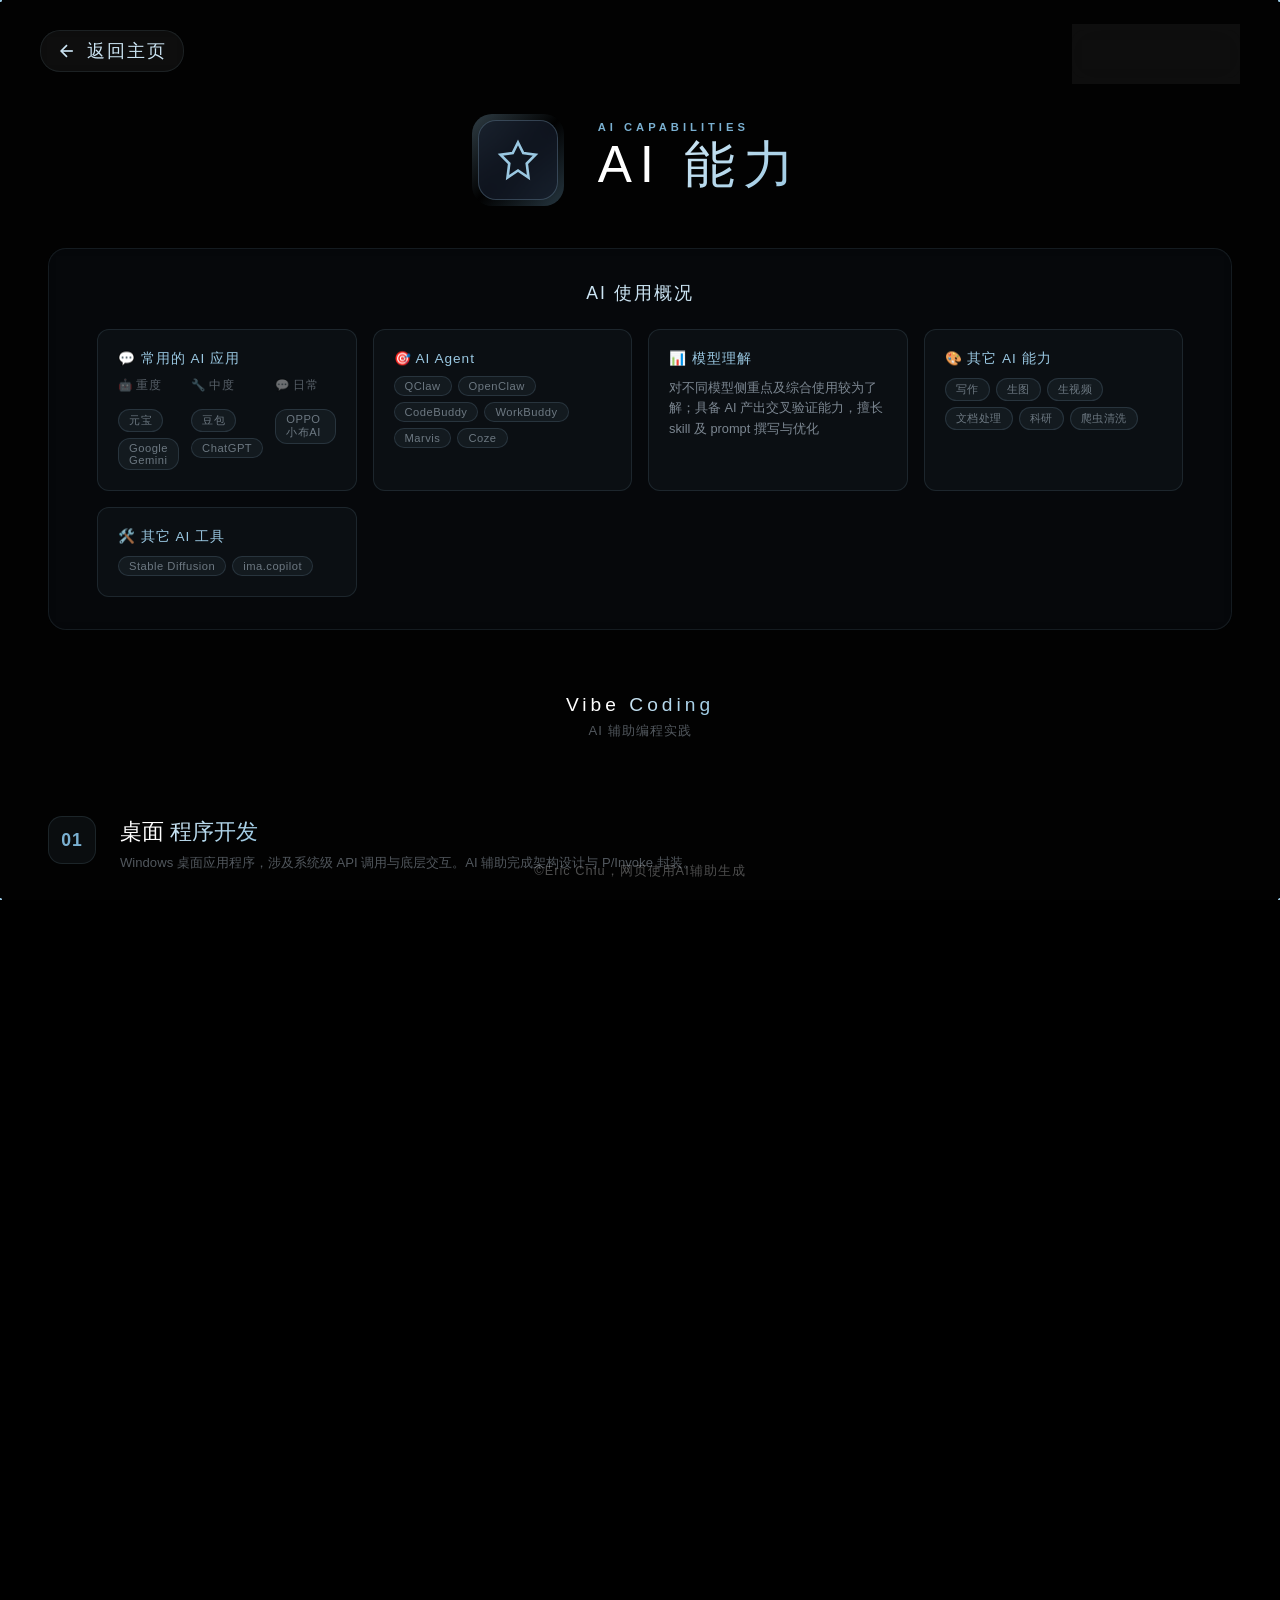
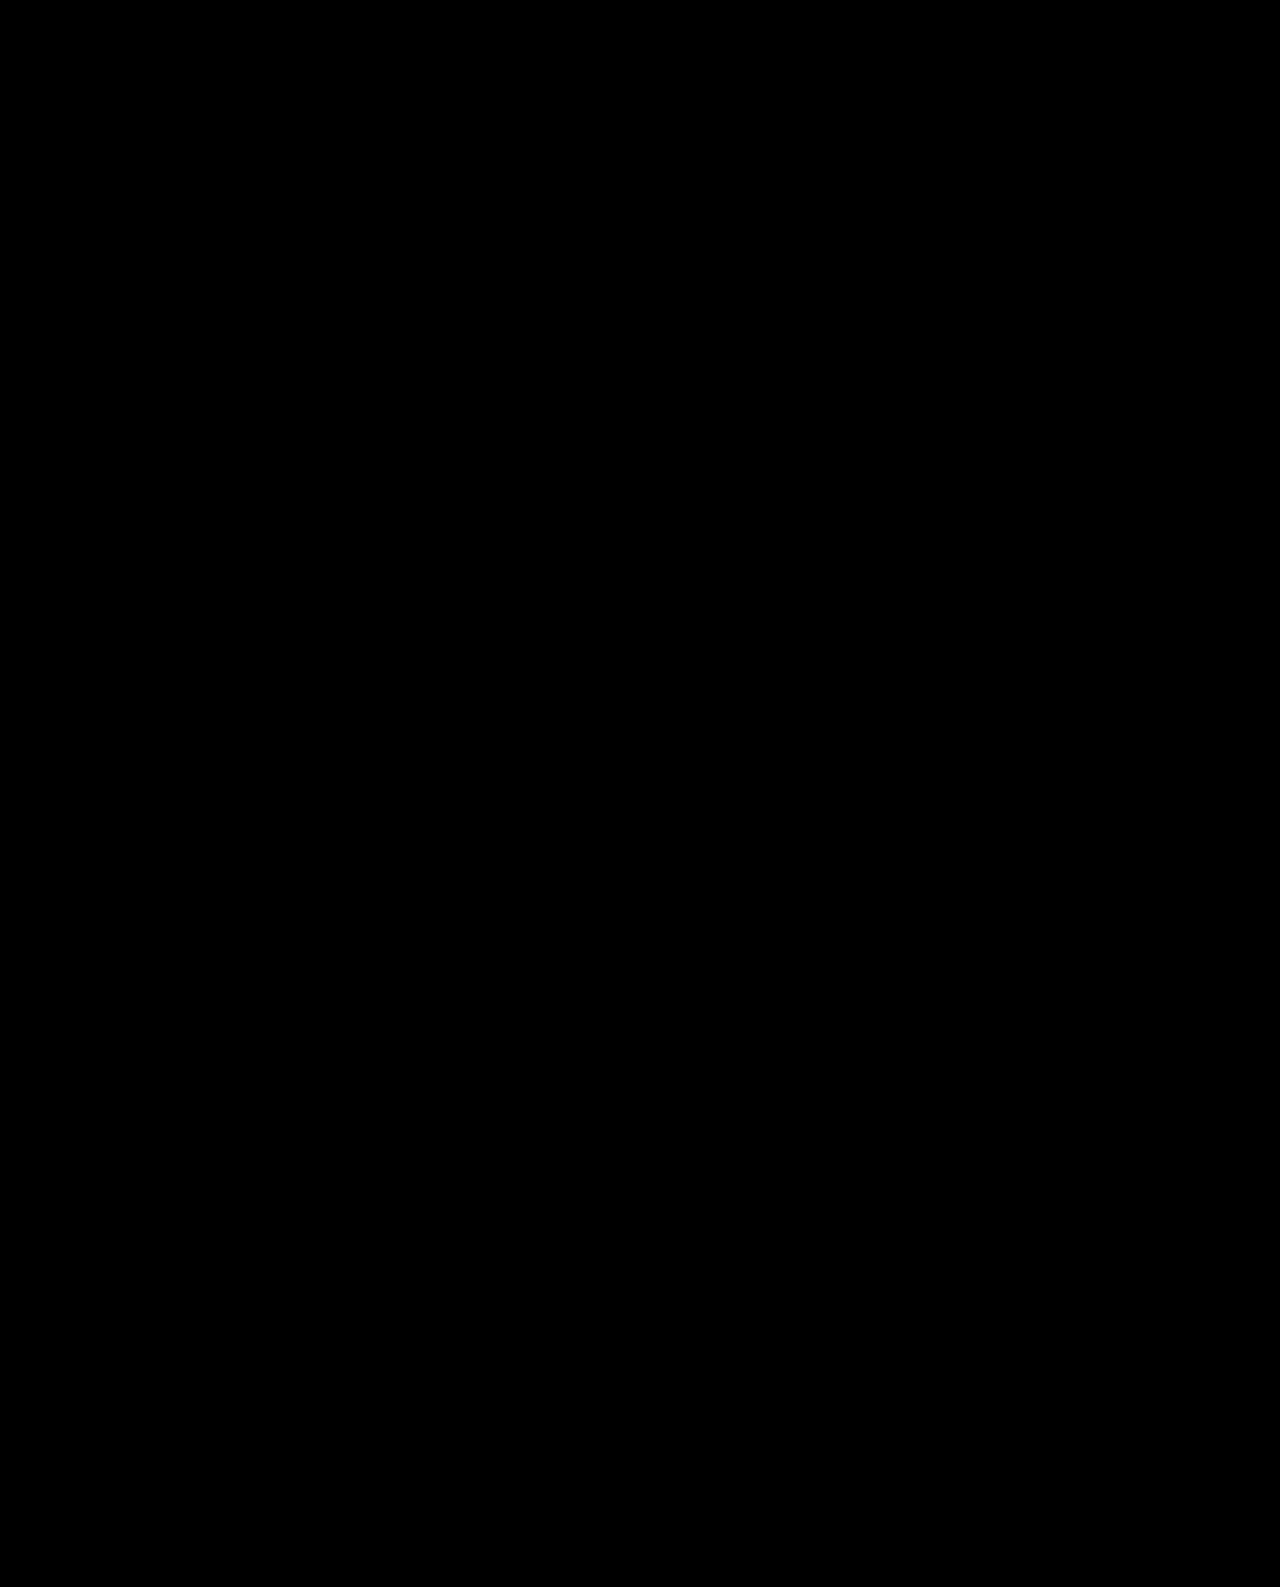
==== commit b96bfafa: "Update: 2026-06-15 21:03" ====
--- a/ai/index.html
+++ b/ai/index.html
@@ -846,7 +846,7 @@
                 </div>
                 <div class="ai-usage-card">
                     <div class="ai-usage-card-title">📊 模型理解</div>
-                    <div class="ai-usage-card-content">对不同模型侧重点及综合使用较为了解</div>
+                    <div class="ai-usage-card-content">对不同模型侧重点及综合使用较为了解；具备 AI 产出交叉验证能力，擅长 skill 及 prompt 撰写与优化</div>
                 </div>
                 <div class="ai-usage-card">
                     <div class="ai-usage-card-title">🎨 其它 AI 能力</div>
@@ -863,6 +863,7 @@
                     <div class="ai-usage-card-title">🛠️ 其它 AI 工具</div>
                     <div class="ai-usage-tags">
                         <span class="ai-usage-tag">Stable Diffusion</span>
+                        <span class="ai-usage-tag">ima.copilot</span>
                     </div>
                 </div>
             </div>
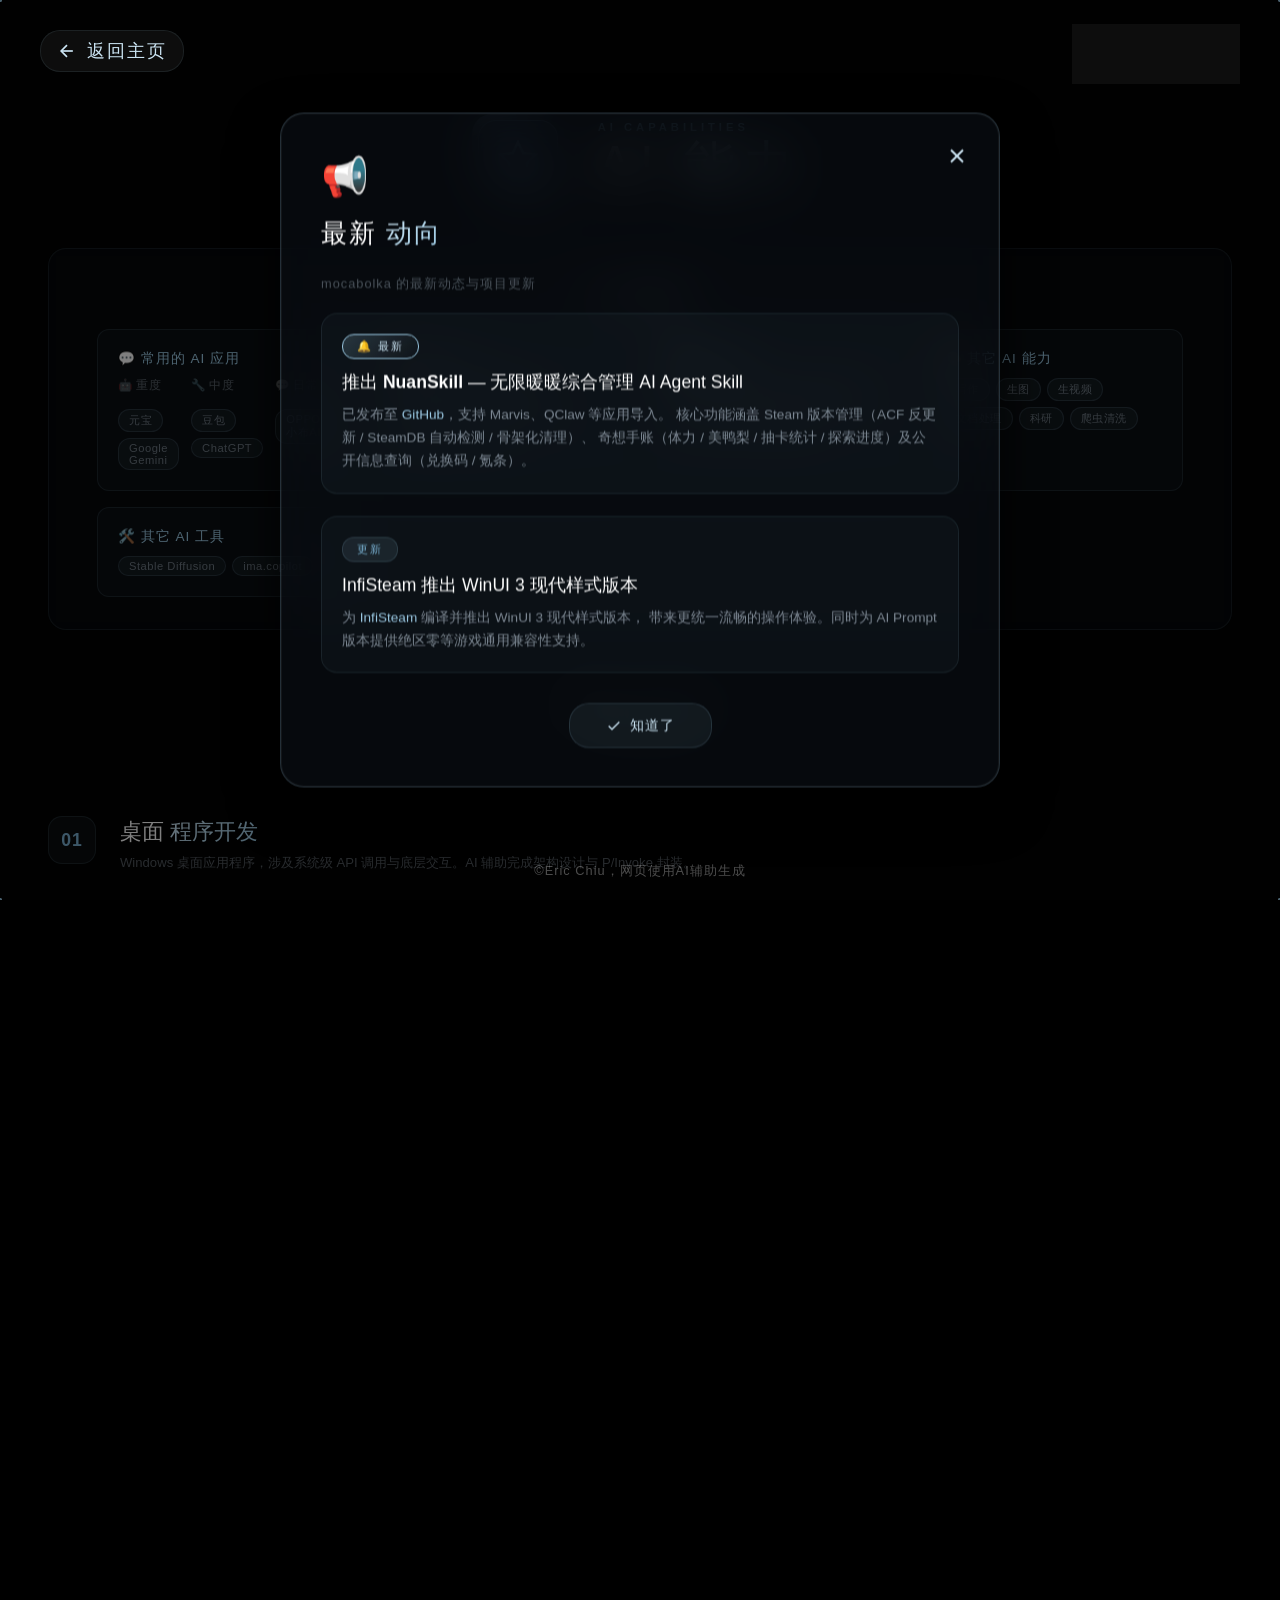
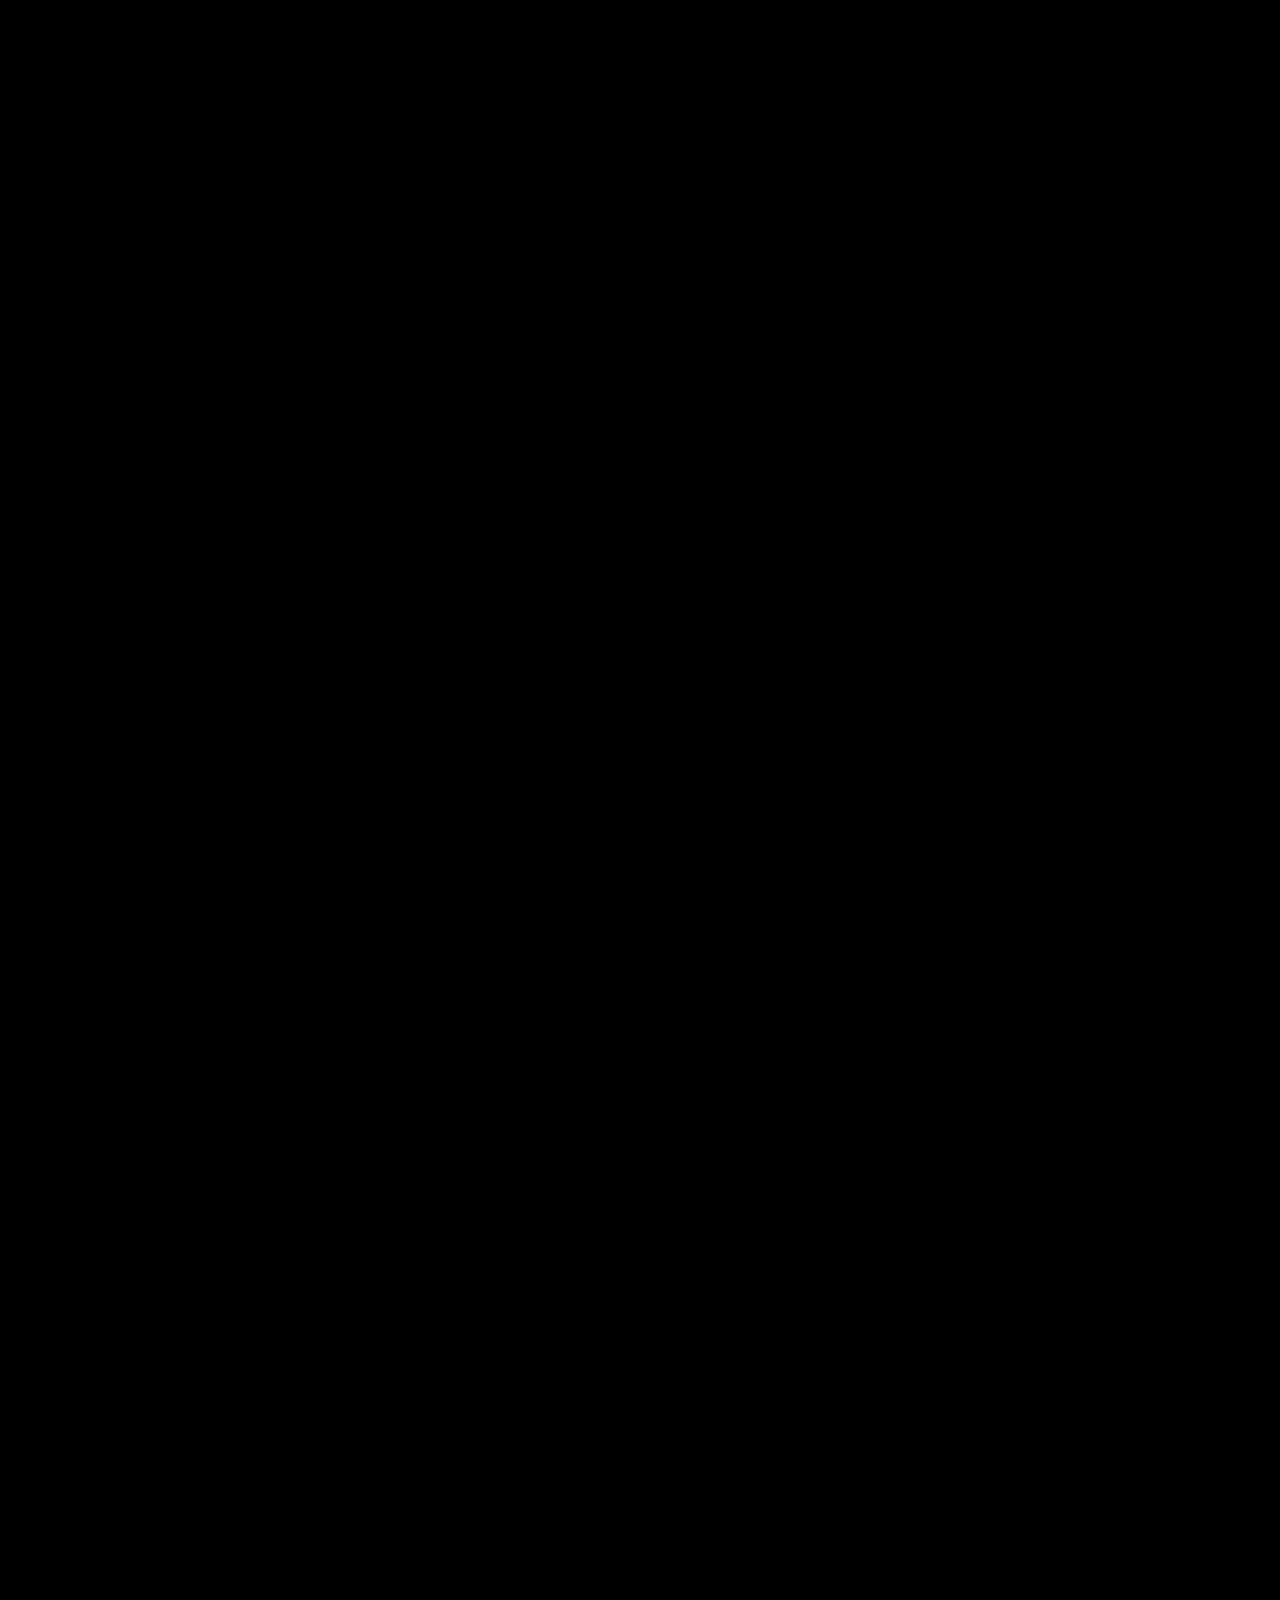
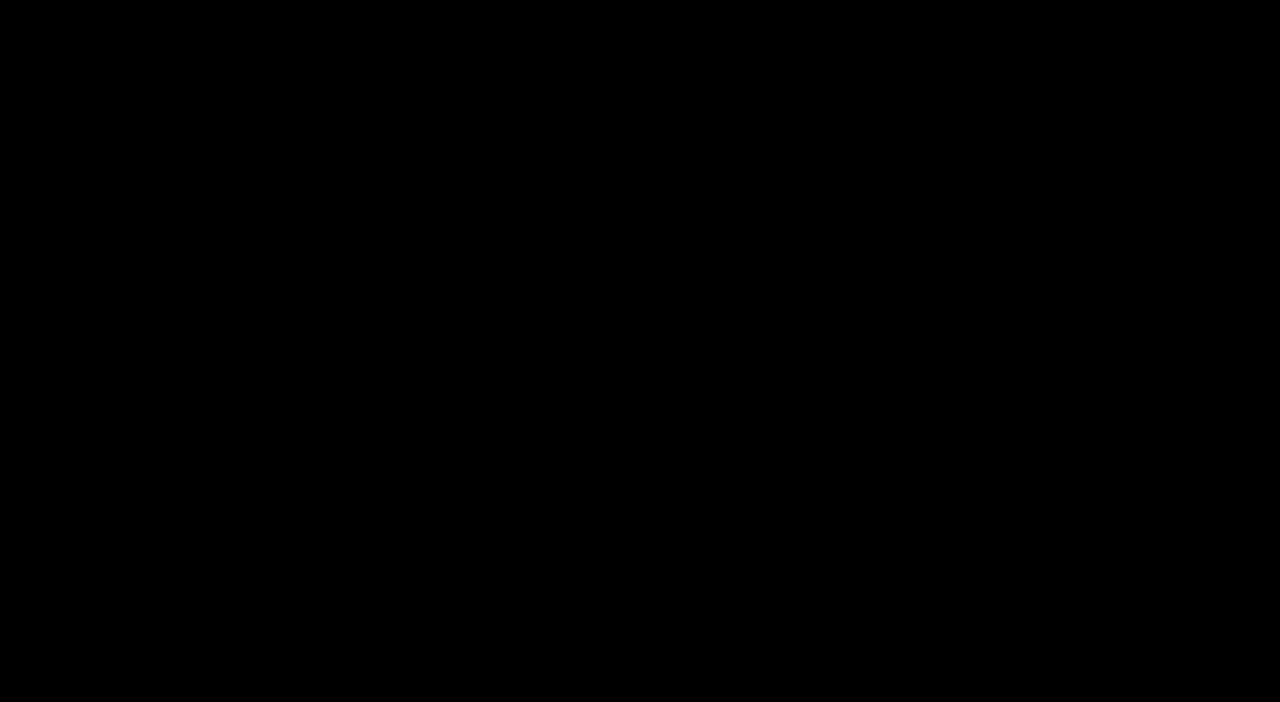
==== commit ea91d041: "更新AI页面" ====
--- a/ai/index.html
+++ b/ai/index.html
@@ -720,13 +720,190 @@
         .subsection-block .project-card:nth-child(1) { animation-delay: 1.05s; }
         .subsection-block .project-card:nth-child(2) { animation-delay: 1.2s; }
         .subsection-block .project-card:nth-child(3) { animation-delay: 1.35s; }
-        /* 板块三：3 张 */
+        /* 板块三：1 张 AI Agent Skill */
         .section-block:nth-child(3) .project-card:nth-child(1) { animation-delay: 1.5s; }
-        .section-block:nth-child(3) .project-card:nth-child(2) { animation-delay: 1.65s; }
-        .section-block:nth-child(3) .project-card:nth-child(3) { animation-delay: 1.8s; }
+        /* 板块四：3 张 Python */
+        .section-block:nth-child(4) .project-card:nth-child(1) { animation-delay: 1.65s; }
+        .section-block:nth-child(4) .project-card:nth-child(2) { animation-delay: 1.8s; }
+        .section-block:nth-child(4) .project-card:nth-child(3) { animation-delay: 1.95s; }
 
         @keyframes cardIn {
             to { opacity: 1; transform: translateY(0); }
+        }
+
+        /* ================================================================
+           News 浮窗样式
+           ================================================================ */
+        .news-modal {
+            position: fixed;
+            top: 50%;
+            left: 50%;
+            transform: translate(-50%, -45%) scale(0.95);
+            width: 75vw;
+            max-width: 720px;
+            max-height: 75vh;
+            background: rgba(10, 15, 20, 0.65);
+            border: 1px solid var(--glass-border);
+            border-radius: 24px;
+            backdrop-filter: blur(25px);
+            box-shadow: 0 20px 50px rgba(0, 0, 0, 0.8), inset 0 0 0 1px rgba(255, 255, 255, 0.05);
+            z-index: 50;
+            opacity: 0;
+            visibility: hidden;
+            transition: all 0.5s cubic-bezier(0.19, 1, 0.22, 1);
+            display: flex;
+            flex-direction: column;
+            align-items: flex-start;
+            padding: 40px;
+            text-align: left;
+            overflow-y: auto;
+        }
+        .news-modal.active {
+            opacity: 1;
+            visibility: visible;
+            transform: translate(-50%, -50%) scale(1);
+        }
+        .news-modal .close-btn {
+            position: absolute;
+            top: 20px;
+            right: 20px;
+            background: transparent;
+            border: none;
+            color: var(--accent-light);
+            font-size: 24px;
+            transition: color 0.3s, transform 0.3s;
+            padding: 10px;
+            border-radius: 50%;
+            cursor: none;
+            z-index: 2;
+        }
+        .news-modal .close-btn:hover {
+            color: #fff;
+            transform: rotate(90deg);
+        }
+        .news-modal .news-icon {
+            font-size: 2.4rem;
+            margin-bottom: 16px;
+        }
+        .news-modal .news-title {
+            font-size: 1.6rem;
+            font-weight: 500;
+            color: #fff;
+            letter-spacing: 2px;
+            margin-bottom: 24px;
+            line-height: 1.4;
+        }
+        .news-modal .news-title .accent {
+            background: linear-gradient(135deg, var(--accent-light), var(--accent-main));
+            -webkit-background-clip: text;
+            -webkit-text-fill-color: transparent;
+            background-clip: text;
+        }
+        .news-modal .news-item {
+            width: 100%;
+            margin-bottom: 22px;
+            padding: 20px;
+            background: rgba(154, 200, 226, 0.04);
+            border: 1px solid rgba(154, 200, 226, 0.1);
+            border-radius: 16px;
+            transition: border-color 0.3s;
+        }
+        .news-modal .news-item:hover {
+            border-color: rgba(154, 200, 226, 0.25);
+        }
+        .news-modal .news-item:last-child {
+            margin-bottom: 0;
+        }
+        .news-modal .news-item .news-badge {
+            display: inline-block;
+            font-size: 0.7rem;
+            letter-spacing: 2px;
+            text-transform: uppercase;
+            padding: 4px 14px;
+            border-radius: 12px;
+            margin-bottom: 10px;
+            background: rgba(154, 200, 226, 0.1);
+            border: 1px solid rgba(154, 200, 226, 0.15);
+            color: var(--accent-dark);
+        }
+        .news-modal .news-item .news-badge.primary {
+            background: linear-gradient(135deg, rgba(154, 200, 226, 0.2), transparent);
+            border-color: var(--accent-main);
+            color: var(--accent-light);
+        }
+        .news-modal .news-item .news-headline {
+            font-size: 1.1rem;
+            font-weight: 400;
+            color: #fff;
+            margin-bottom: 8px;
+            line-height: 1.5;
+        }
+        .news-modal .news-item .news-desc {
+            font-size: 0.85rem;
+            color: rgba(200, 215, 230, 0.6);
+            line-height: 1.7;
+        }
+        .news-modal .news-item .news-desc a {
+            color: var(--accent-main);
+            text-decoration: none;
+            transition: color 0.2s;
+        }
+        .news-modal .news-item .news-desc a:hover {
+            color: var(--accent-light);
+            text-decoration: underline;
+        }
+        .news-modal .news-dismiss {
+            width: 100%;
+            margin-top: 8px;
+            text-align: center;
+        }
+        .news-modal .news-dismiss button {
+            display: inline-flex;
+            align-items: center;
+            gap: 8px;
+            padding: 12px 36px;
+            border-radius: 20px;
+            background: rgba(154, 200, 226, 0.08);
+            border: 1px solid rgba(154, 200, 226, 0.15);
+            color: var(--accent-light);
+            font-size: 0.9rem;
+            letter-spacing: 1px;
+            cursor: none;
+            transition: all 0.3s;
+        }
+        .news-modal .news-dismiss button:hover {
+            background: rgba(154, 200, 226, 0.15);
+            border-color: var(--accent-main);
+            color: #fff;
+        }
+        .news-modal .news-subtitle {
+            font-size: 0.8rem;
+            color: rgba(200, 215, 230, 0.35);
+            margin-bottom: 20px;
+            letter-spacing: 1px;
+        }
+
+        /* News 遮罩 */
+        .news-overlay {
+            position: fixed;
+            inset: 0;
+            background: rgba(0, 0, 0, 0.5);
+            z-index: 49;
+            opacity: 0;
+            visibility: hidden;
+            transition: all 0.4s ease;
+        }
+        .news-overlay.active {
+            opacity: 1;
+            visibility: visible;
+        }
+
+        /* 离开站点弹窗尺寸 */
+        #leaveSiteModal {
+            height: auto;
+            max-height: 60vh;
+            max-width: 650px;
+            padding: 40px 30px;
         }
 
         /* ================================================================
@@ -756,6 +933,17 @@
             .ai-usage-grid { grid-template-columns: 1fr; gap: 12px; }
             .ai-usage-card { padding: 16px; }
             .ai-usage-sub-grid { grid-template-columns: 1fr; gap: 10px; }
+            .news-modal {
+                width: 90vw;
+                padding: 28px 18px;
+                max-height: 80vh;
+            }
+            #leaveSiteModal {
+                padding: 28px 18px;
+            }
+            .news-modal .news-title { font-size: 1.3rem; }
+            .news-modal .news-item { padding: 16px; }
+            .news-modal .news-item .news-headline { font-size: 1rem; }
         }
     </style>
 </head>
@@ -774,6 +962,55 @@
         <div class="sw-btn interactable" onclick="mocabolka.changeBg(1)" style="background-image:url('https://s1.1ovv.com/2026/03/21/IxkP.png')"></div>
         <div class="sw-btn interactable" onclick="mocabolka.changeBg(2)" style="background-image:url('https://s1.1ovv.com/2026/03/21/I5rf.png')"></div>
         <div class="sw-btn interactable" onclick="mocabolka.changeBg(3)" style="background-image:url('https://s1.1ovv.com/2026/03/21/I5Wi.png')"></div>
+    </div>
+
+    <!-- News 遮罩 -->
+    <div class="news-overlay" id="newsOverlay"></div>
+
+    <!-- News 浮窗 -->
+    <div class="news-modal" id="newsModal">
+        <button class="close-btn interactable" id="closeNewsBtn">
+            <svg width="24" height="24" viewBox="0 0 24 24" fill="none" stroke="currentColor" stroke-width="2"><path d="M18 6L6 18M6 6l12 12"/></svg>
+        </button>
+        <div class="news-icon">📢</div>
+        <h2 class="news-title">最新 <span class="accent">动向</span></h2>
+        <p class="news-subtitle">mocabolka 的最新动态与项目更新</p>
+
+        <div class="news-item">
+            <span class="news-badge primary">🔔 最新</span>
+            <div class="news-headline">推出 <strong>NuanSkill</strong> — 无限暖暖综合管理 AI Agent Skill</div>
+            <div class="news-desc">
+                已发布至 <a href="https://github.com/qtqtEricChiu/nuanskill-infinitynikki-helper" target="_blank">GitHub</a>，支持 Marvis、QClaw 等应用导入。
+                核心功能涵盖 Steam 版本管理（ACF 反更新 / SteamDB 自动检测 / 骨架化清理）、
+                奇想手账（体力 / 美鸭梨 / 抽卡统计 / 探索进度）及公开信息查询（兑换码 / 氪条）。
+            </div>
+        </div>
+
+        <div class="news-item">
+            <span class="news-badge">更新</span>
+            <div class="news-headline">InfiSteam 推出 WinUI 3 现代样式版本</div>
+            <div class="news-desc">
+                为 <a href="https://github.com/qtqtEricChiu/InfiSteam" target="_blank">InfiSteam</a> 编译并推出 WinUI 3 现代样式版本，
+                带来更统一流畅的操作体验。同时为 AI Prompt 版本提供绝区零等游戏通用兼容性支持。
+            </div>
+        </div>
+
+        <div class="news-dismiss">
+            <button class="interactable" id="dismissNewsBtn">
+                <svg width="16" height="16" viewBox="0 0 24 24" fill="none" stroke="currentColor" stroke-width="2"><path d="M20 6L9 17l-5-5"/></svg>
+                知道了
+            </button>
+        </div>
+    </div>
+
+    <!-- 离开站点提示弹窗 -->
+    <div class="about-modal" id="leaveSiteModal">
+        <h2 style="margin-bottom: 20px; font-weight: 500; letter-spacing: 2px;">温馨提示</h2>
+        <p class="bio" style="text-align: center; max-width: 90%;">您即将离开本站，前往外部链接。<br>请注意您的账号和财产安全。</p>
+        <div style="margin-top: 35px; display: flex; gap: 20px; width: 100%; justify-content: center;">
+            <button class="toggle-btn interactable" id="cancelLeaveBtn" style="color: #fff; border-color: rgba(255,255,255,0.2);">取消前往</button>
+            <a href="#" id="confirmLeaveBtn" target="_blank" class="toggle-btn interactable" style="background: rgba(154, 200, 226, 0.2); border-color: var(--accent-main);">继续前往</a>
+        </div>
     </div>
 
     <div class="top-nav">
@@ -886,8 +1123,44 @@
             </div>
             <div class="section-grid">
 
+                <!-- InfiSteam (旗舰) -->
+                <div class="project-card flagship has-custom-icon">
+                    <div class="card-inner">
+                        <div class="card-header">
+                            <div class="card-icon">
+                                <img src="https://github.com/qtqtEricChiu/InfiSteam/raw/main/ico.png" alt="InfiSteam">
+                            </div>
+                            <div class="card-title-block">
+                                <div class="card-path">WinUI 3 / C# · Python · PowerShell</div>
+                                <h3 class="card-title">InfiSteam · 无限暖暖启动管理</h3>
+                            </div>
+                            <a href="https://github.com/qtqtEricChiu/InfiSteam" target="_blank" class="card-github-link interactable">
+                                <img src="../res/img/svg/gh.svg" alt="GitHub">
+                            </a>
+                        </div>
+                        <p class="card-desc">
+                            无限暖暖 Steam 高级启动管理工具。防止 Steam 误判版本过期并自动重置本地文件完整性，通过伪造 ACF 版本信息 + Chrome CDP 自动抓取 SteamDB 最新 BuildID / Manifest GID，实现一键版本同步。全新上线 WinUI 3 现代桌面版，支持 AI Agent 全自动检测 / WinUI 3 桌面版 / WPF 桌面版 / Python GUI 单文件程序 / PowerShell 命令行五种操作方式。
+                        </p>
+                        <div class="card-tags">
+                            <span class="tag">ACF 伪造</span>
+                            <span class="tag">Chrome CDP</span>
+                            <span class="tag">SteamDB 同步</span>
+                            <span class="tag">WinUI 3</span>
+                            <span class="tag">AI Agent 兼容</span>
+                            <span class="tag">多入口设计</span>
+                        </div>
+                        <div class="card-footer">
+                            <span class="card-tech">WinUI 3 · C# · Python · PowerShell · Steam ACF</span>
+                            <a href="https://github.com/qtqtEricChiu/InfiSteam/releases" target="_blank" class="card-link interactable">
+                                GitHub Releases
+                                <svg viewBox="0 0 24 24"><path d="M18 13v6a2 2 0 01-2 2H5a2 2 0 01-2-2V8a2 2 0 012-2h6"/><polyline points="15 3 21 3 21 9"/><line x1="10" y1="14" x2="21" y2="3"/></svg>
+                            </a>
+                        </div>
+                    </div>
+                </div>
+
                 <!-- InfiMouse -->
-                <div class="project-card flagship has-custom-icon">
+                <div class="project-card has-custom-icon">
                     <div class="card-inner">
                         <div class="card-header">
                             <div class="card-icon">
@@ -915,41 +1188,6 @@
                         <div class="card-footer">
                             <span class="card-tech">C# · WinUI 3 · SendInput · XInput</span>
                             <a href="https://github.com/qtqtEricChiu/InfiMouse" target="_blank" class="card-link interactable">
-                                GitHub
-                                <svg viewBox="0 0 24 24"><path d="M18 13v6a2 2 0 01-2 2H5a2 2 0 01-2-2V8a2 2 0 012-2h6"/><polyline points="15 3 21 3 21 9"/><line x1="10" y1="14" x2="21" y2="3"/></svg>
-                            </a>
-                        </div>
-                    </div>
-                </div>
-
-                <!-- InfiSteam -->
-                <div class="project-card has-custom-icon">
-                    <div class="card-inner">
-                        <div class="card-header">
-                            <div class="card-icon">
-                                <img src="https://github.com/qtqtEricChiu/InfiSteam/raw/main/ico.png" alt="InfiSteam">
-                            </div>
-                            <div class="card-title-block">
-                                <div class="card-path">Python / C# / PowerShell</div>
-                                <h3 class="card-title">InfiSteam · 无限暖暖启动管理</h3>
-                            </div>
-                            <a href="https://github.com/qtqtEricChiu/InfiSteam" target="_blank" class="card-github-link interactable">
-                                <img src="../res/img/svg/gh.svg" alt="GitHub">
-                            </a>
-                        </div>
-                        <p class="card-desc">
-                            防止 Steam 误判版本过期并自动重置本地文件完整性，通过伪造 ACF 版本信息 + Chrome CDP 自动抓取 SteamDB 最新 BuildID，实现一键版本同步。支持 AI Agent 全自动检测 / Python GUI / PowerShell 命令行三种操作方式。
-                        </p>
-                        <div class="card-tags">
-                            <span class="tag">ACF 伪造</span>
-                            <span class="tag">Chrome CDP</span>
-                            <span class="tag">SteamDB 同步</span>
-                            <span class="tag">AI Agent 兼容</span>
-                            <span class="tag">多入口设计</span>
-                        </div>
-                        <div class="card-footer">
-                            <span class="card-tech">Python · C# · PowerShell · Steam ACF</span>
-                            <a href="https://github.com/qtqtEricChiu/InfiSteam" target="_blank" class="card-link interactable">
                                 GitHub
                                 <svg viewBox="0 0 24 24"><path d="M18 13v6a2 2 0 01-2 2H5a2 2 0 01-2-2V8a2 2 0 012-2h6"/><polyline points="15 3 21 3 21 9"/><line x1="10" y1="14" x2="21" y2="3"/></svg>
                             </a>
@@ -1126,7 +1364,7 @@
                             </div>
                             <div class="card-footer">
                                 <span class="card-tech">HTML / CSS / JS · 视觉特效</span>
-                                <a href="https://qtqtericchiu.github.io/" target="_blank" class="card-link interactable">
+                                <a href="https://qtqtericchiu.github.io/world" target="_blank" class="card-link interactable">
                                     访问网站
                                     <svg viewBox="0 0 24 24"><path d="M18 13v6a2 2 0 01-2 2H5a2 2 0 01-2-2V8a2 2 0 012-2h6"/><polyline points="15 3 21 3 21 9"/><line x1="10" y1="14" x2="21" y2="3"/></svg>
                                 </a>
@@ -1208,10 +1446,60 @@
 
         </div><!-- /.section-block -->
 
-        <!-- ==================== 板块三：Python 效率工具生成 ==================== -->
+        <!-- ==================== 板块三：AI Agent Skill ==================== -->
         <div class="section-block">
             <div class="section-header">
                 <div class="section-num">03</div>
+                <div class="section-header-text">
+                    <h2 class="section-title">AI Agent <span class="accent">Skill</span></h2>
+                    <p class="section-desc">面向 AI Agent 平台（Marvis、QClaw、OpenClaw、WorkBuddy）的专用 Skill，支持自然语言交互与自动化操作。</p>
+                </div>
+            </div>
+            <div class="section-grid">
+
+                <!-- NuanSkill -->
+                <div class="project-card flagship has-custom-icon">
+                    <div class="card-inner">
+                        <div class="card-header">
+                            <div class="card-icon">
+                                <img src="https://github.com/qtqtEricChiu/nuanskill-infinitynikki-helper/raw/main/icon.png" alt="NuanSkill">
+                            </div>
+                            <div class="card-title-block">
+                                <div class="card-path">AI Agent Skill · v1.4.0</div>
+                                <h3 class="card-title">NuanSkill · 无限暖暖综合管理</h3>
+                            </div>
+                            <a href="https://github.com/qtqtEricChiu/nuanskill-infinitynikki-helper" target="_blank" class="card-github-link interactable">
+                                <img src="../res/img/svg/gh.svg" alt="GitHub">
+                            </a>
+                        </div>
+                        <p class="card-desc">
+                            无限暖暖综合管理 AI Agent Skill，支持 Marvis、QClaw、OpenClaw、WorkBuddy 等平台导入。核心功能涵盖 Steam 版本管理（ACF 反更新 / SteamDB 自动检测 / 骨架化清理）、奇想手账（体力 / 美鸭梨 / 抽卡统计 / 探索进度）及公开信息查询（兑换码 / 氪条）。支持自然语言指令操作，Agent 自动完成数据采集与处理。
+                        </p>
+                        <div class="card-tags">
+                            <span class="tag">Marvis 兼容</span>
+                            <span class="tag">QClaw 兼容</span>
+                            <span class="tag">ACF 反更新</span>
+                            <span class="tag">SteamDB 检测</span>
+                            <span class="tag">奇想手账</span>
+                            <span class="tag">抽卡统计</span>
+                        </div>
+                        <div class="card-footer">
+                            <span class="card-tech">PowerShell · Python · Chrome CDP · ACF</span>
+                            <a href="https://github.com/qtqtEricChiu/nuanskill-infinitynikki-helper" target="_blank" class="card-link interactable">
+                                GitHub
+                                <svg viewBox="0 0 24 24"><path d="M18 13v6a2 2 0 01-2 2H5a2 2 0 01-2-2V8a2 2 0 012-2h6"/><polyline points="15 3 21 3 21 9"/><line x1="10" y1="14" x2="21" y2="3"/></svg>
+                            </a>
+                        </div>
+                    </div>
+                </div>
+
+            </div><!-- /.section-grid -->
+        </div><!-- /.section-block -->
+
+        <!-- ==================== 板块四：Python 效率工具生成 ==================== -->
+        <div class="section-block">
+            <div class="section-header">
+                <div class="section-num">04</div>
                 <div class="section-header-text">
                     <h2 class="section-title">Python <span class="accent">效率工具</span></h2>
                     <p class="section-desc">一次性专用工具，针对特定场景快速生成，专为提高效率而生。AI 辅助完成核心逻辑与 GUI 设计。</p>
@@ -1362,6 +1650,70 @@
             }
             requestAnimationFrame(gyroStageLoop);
         }
+
+        /* ================================================================
+           News 浮窗逻辑
+           ================================================================ */
+        const newsModal = document.getElementById('newsModal');
+        const newsOverlay = document.getElementById('newsOverlay');
+        const closeNewsBtn = document.getElementById('closeNewsBtn');
+        const dismissNewsBtn = document.getElementById('dismissNewsBtn');
+
+        function showNews() {
+            newsModal.classList.add('active');
+            newsOverlay.classList.add('active');
+        }
+        function hideNews() {
+            newsModal.classList.remove('active');
+            newsOverlay.classList.remove('active');
+        }
+
+        if (closeNewsBtn) closeNewsBtn.addEventListener('click', hideNews);
+        if (dismissNewsBtn) dismissNewsBtn.addEventListener('click', hideNews);
+        if (newsOverlay) newsOverlay.addEventListener('click', hideNews);
+
+        // 页面加载后自动弹出
+        setTimeout(showNews, 600);
+
+        /* ================================================================
+           离开站点浮窗逻辑
+           ================================================================ */
+        var leaveSiteModal = document.getElementById('leaveSiteModal');
+        var confirmLeaveBtn = document.getElementById('confirmLeaveBtn');
+        var cancelLeaveBtn = document.getElementById('cancelLeaveBtn');
+
+        function openLeaveSite(url) {
+            if (leaveSiteModal && confirmLeaveBtn) {
+                leaveSiteModal.classList.add('active');
+                confirmLeaveBtn.href = url;
+            }
+        }
+
+        function closeLeaveSite() {
+            if (leaveSiteModal) {
+                leaveSiteModal.classList.remove('active');
+            }
+        }
+
+        if (cancelLeaveBtn) {
+            cancelLeaveBtn.addEventListener('click', closeLeaveSite);
+        }
+        if (confirmLeaveBtn) {
+            confirmLeaveBtn.addEventListener('click', function() {
+                closeLeaveSite();
+            });
+        }
+
+        // 拦截所有项目卡片中指向外部链接的点击
+        document.querySelectorAll('.card-link, .card-github-link').forEach(function(link) {
+            link.addEventListener('click', function(e) {
+                var href = this.getAttribute('href');
+                if (href && href.indexOf('http') === 0 && href.indexOf('qtqtericchiu.github.io') === -1 && href.indexOf(window.location.hostname) === -1) {
+                    e.preventDefault();
+                    openLeaveSite(href);
+                }
+            });
+        });
     });
 </script>
 
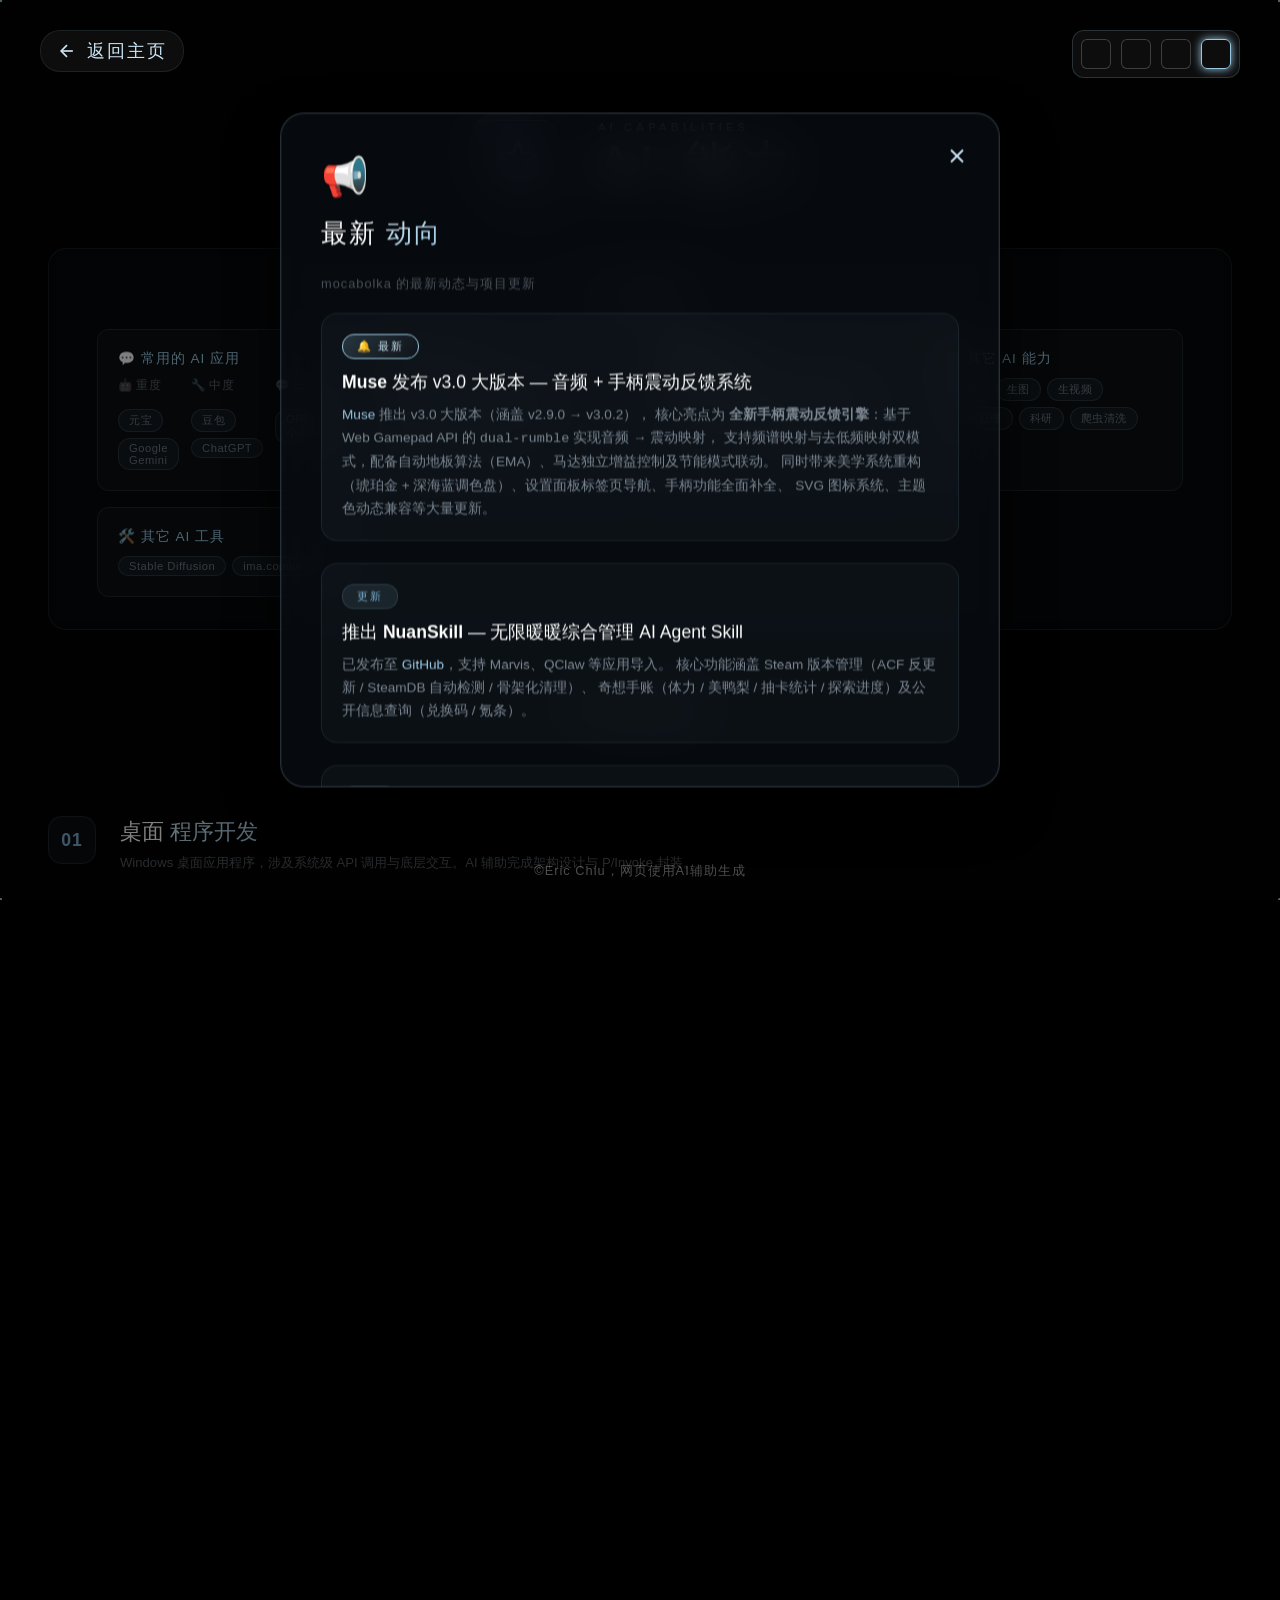
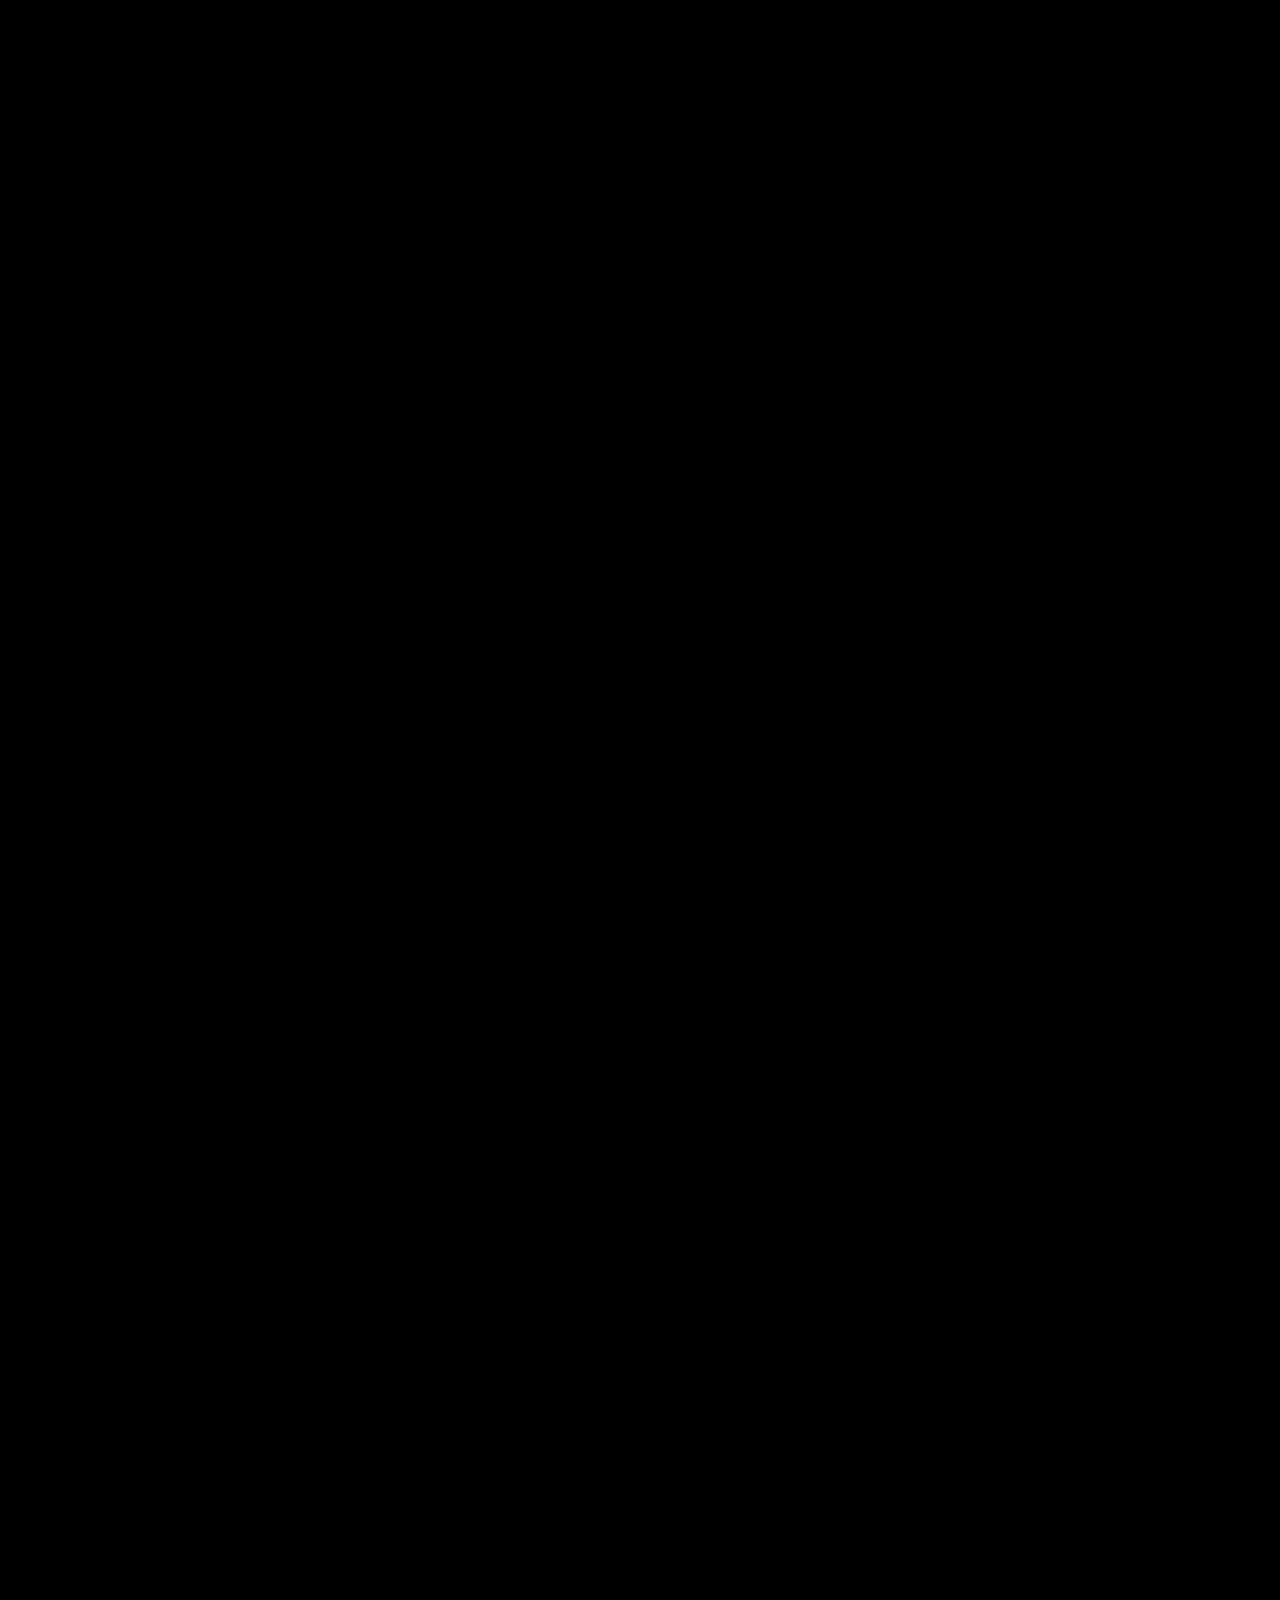
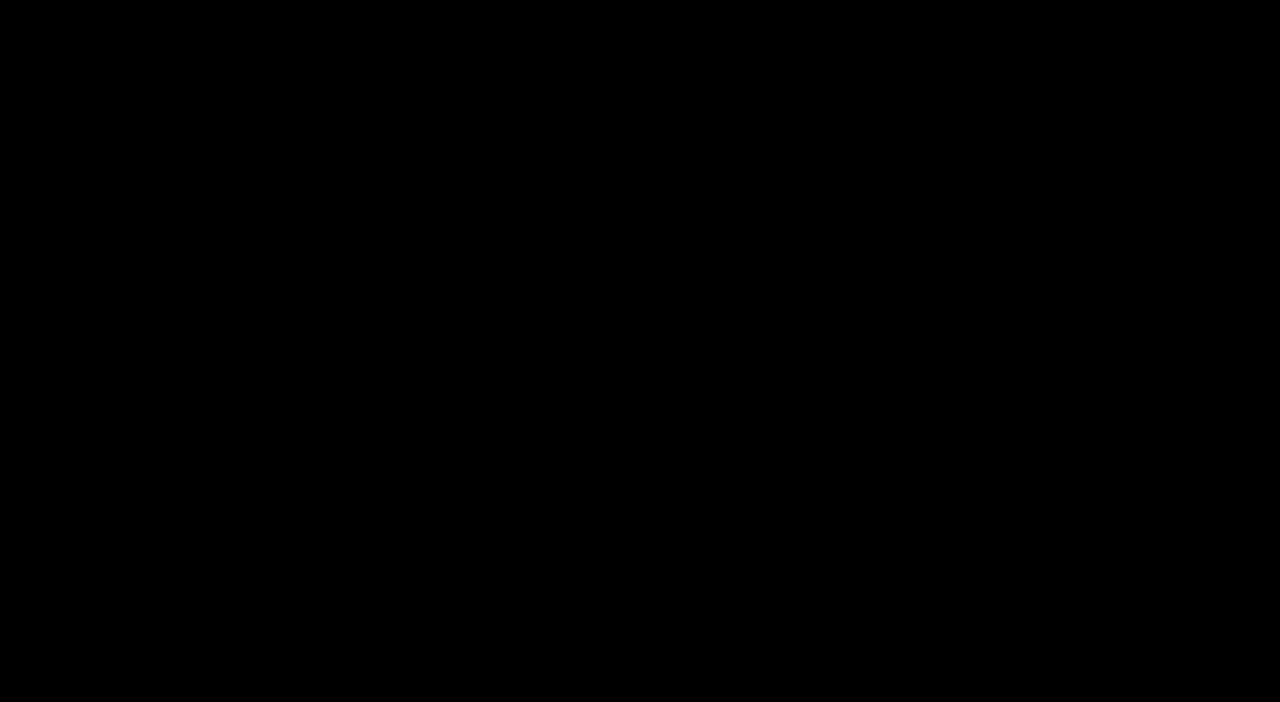
==== commit 49eee1c0: "更新AI页面-最新动向" ====
--- a/ai/index.html
+++ b/ai/index.html
@@ -978,6 +978,18 @@
 
         <div class="news-item">
             <span class="news-badge primary">🔔 最新</span>
+            <div class="news-headline"><strong>Muse</strong> 发布 v3.0 大版本 — 音频 + 手柄震动反馈系统</div>
+            <div class="news-desc">
+                <a href="https://github.com/qtqtEricChiu/muse" target="_blank">Muse</a> 推出 v3.0 大版本（涵盖 v2.9.0 → v3.0.2），
+                核心亮点为 <strong>全新手柄震动反馈引擎</strong>：基于 Web Gamepad API 的 <code>dual-rumble</code> 实现音频 → 震动映射，
+                支持频谱映射与去低频映射双模式，配备自动地板算法（EMA）、马达独立增益控制及节能模式联动。
+                同时带来美学系统重构（琥珀金 + 深海蓝调色盘）、设置面板标签页导航、手柄功能全面补全、
+                SVG 图标系统、主题色动态兼容等大量更新。
+            </div>
+        </div>
+
+        <div class="news-item">
+            <span class="news-badge">更新</span>
             <div class="news-headline">推出 <strong>NuanSkill</strong> — 无限暖暖综合管理 AI Agent Skill</div>
             <div class="news-desc">
                 已发布至 <a href="https://github.com/qtqtEricChiu/nuanskill-infinitynikki-helper" target="_blank">GitHub</a>，支持 Marvis、QClaw 等应用导入。
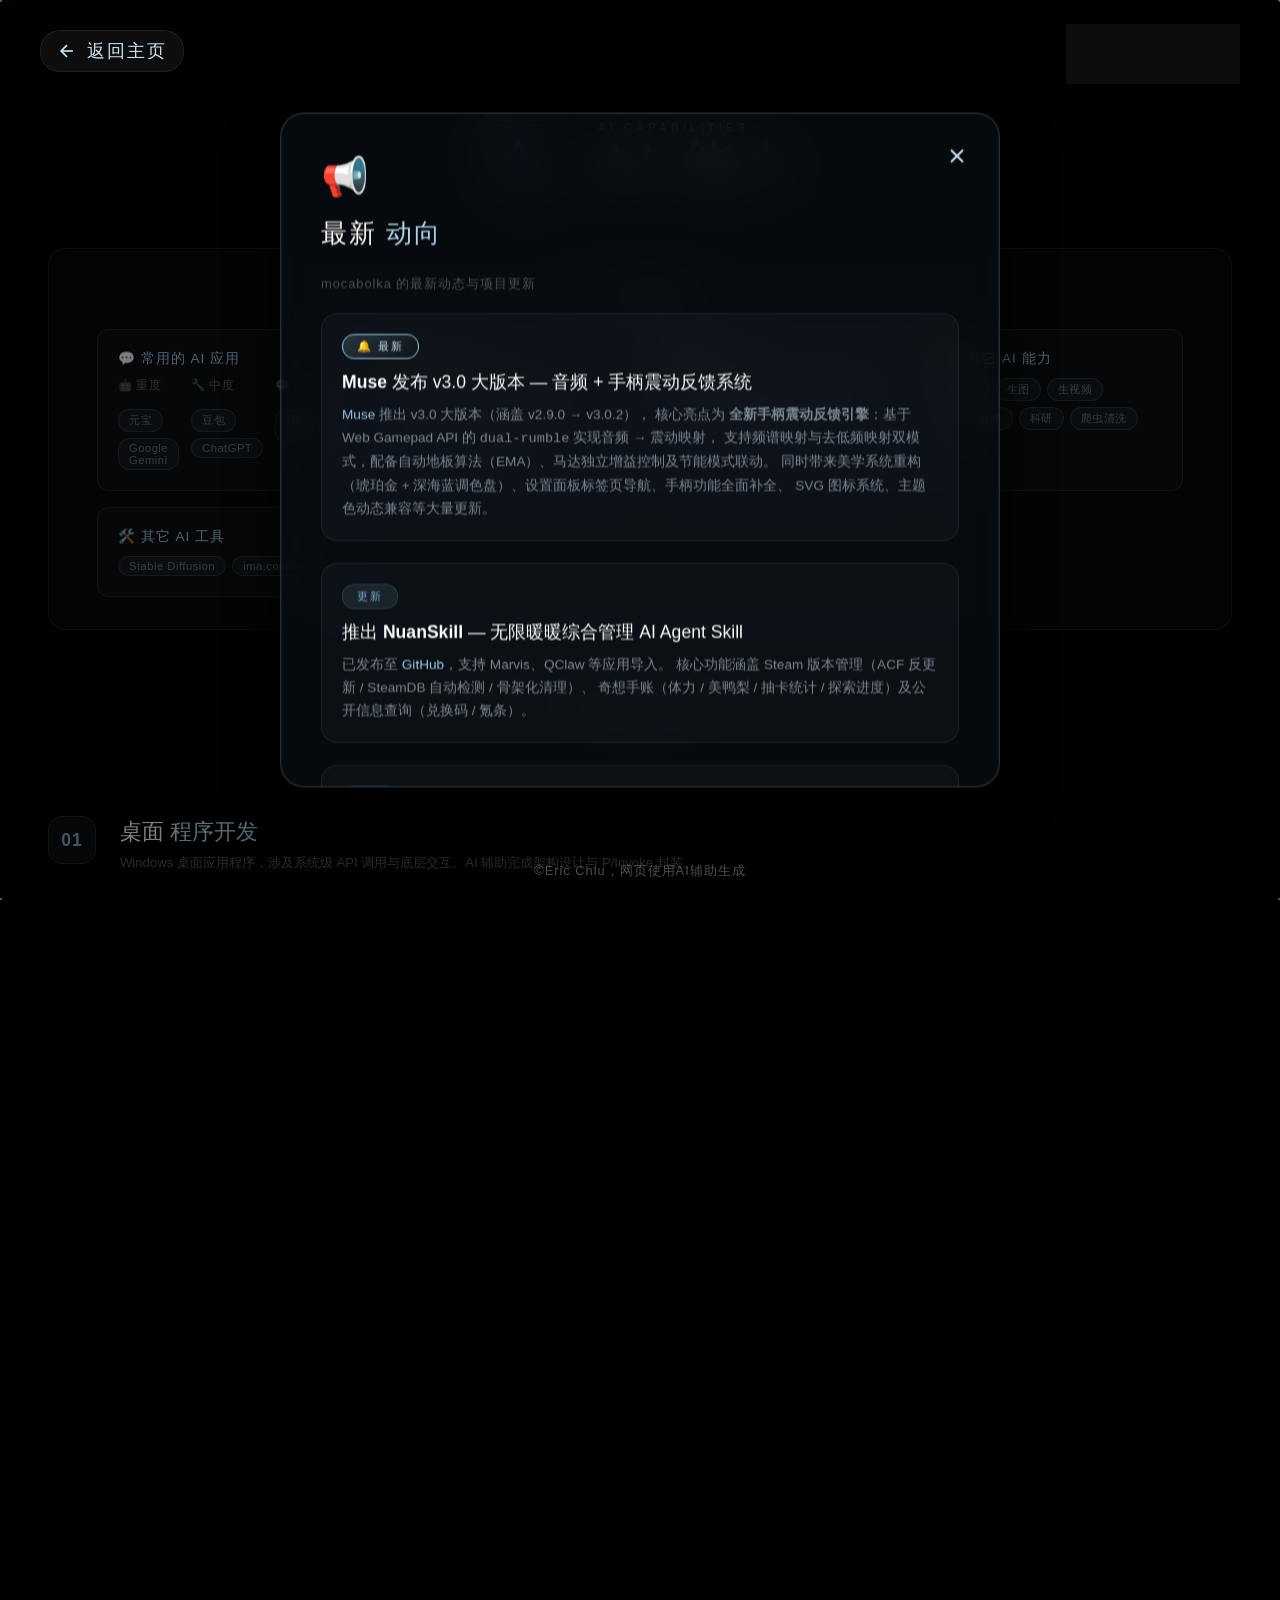
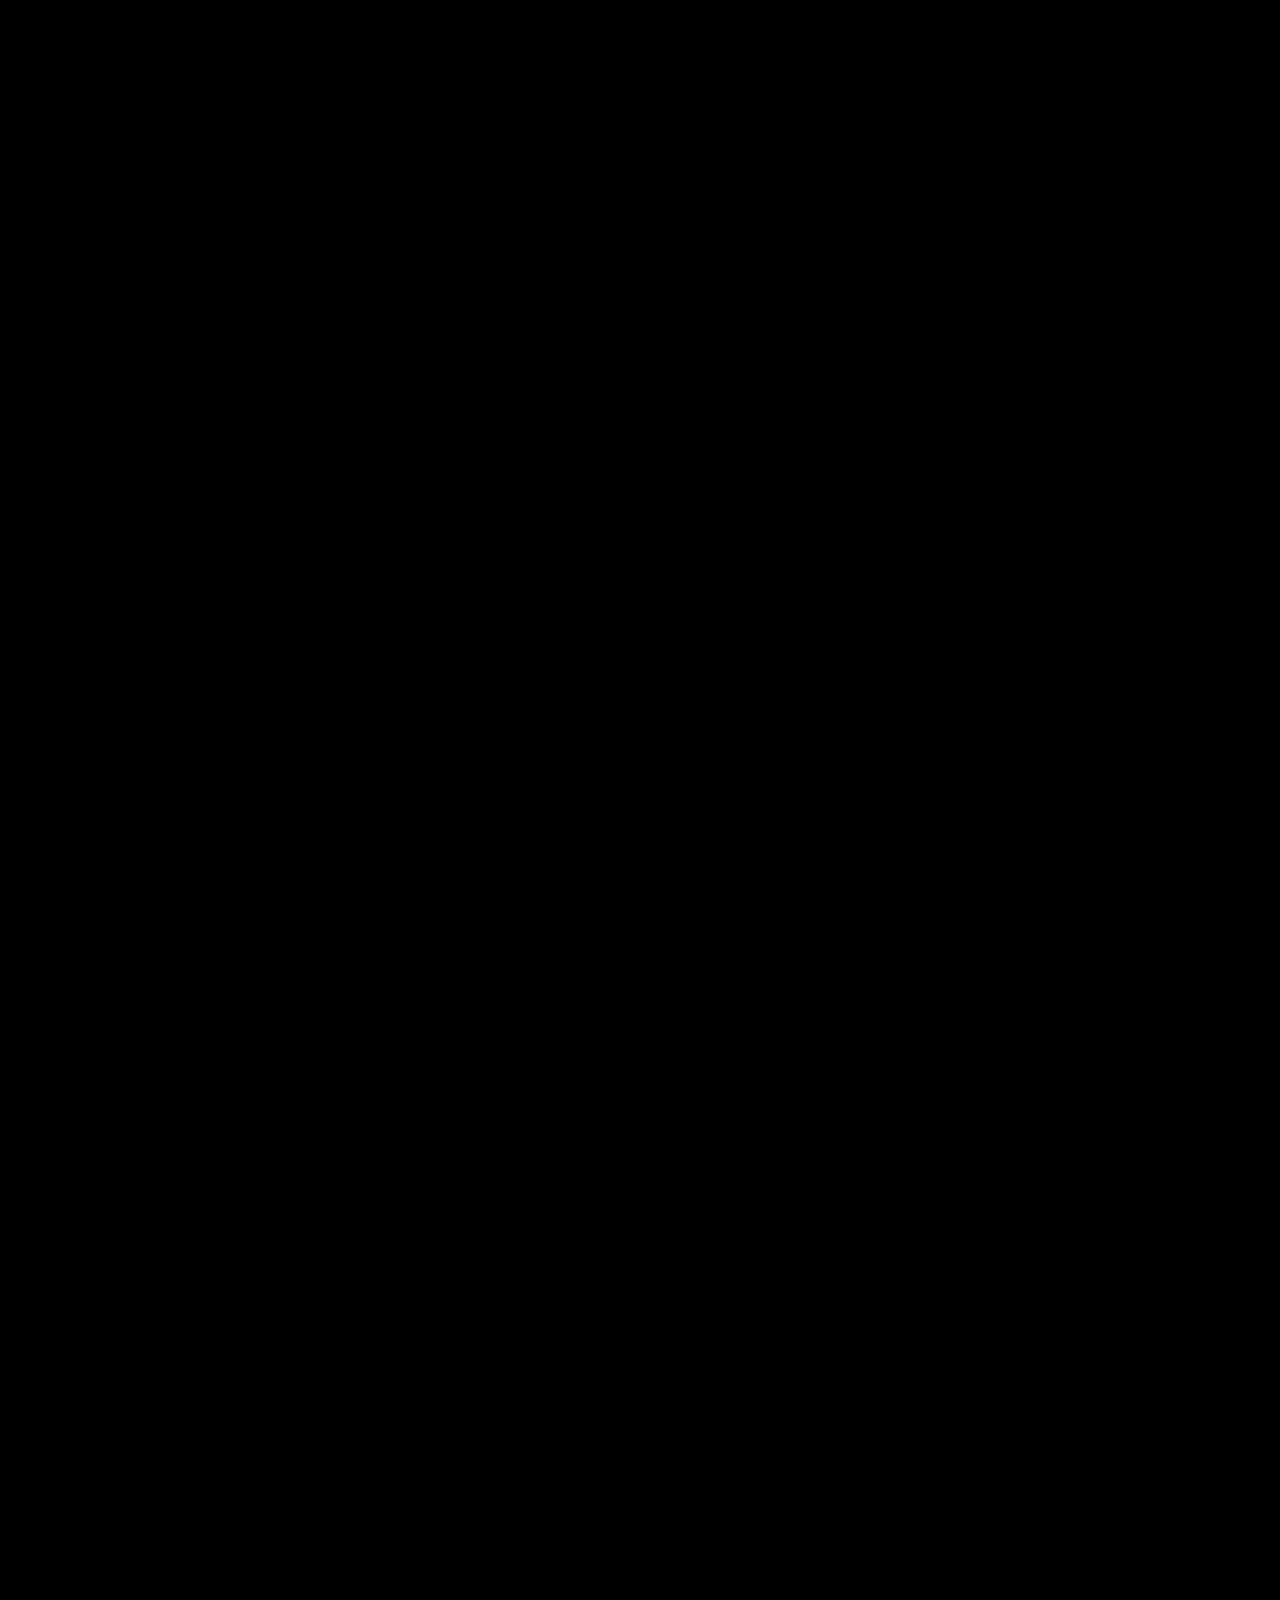
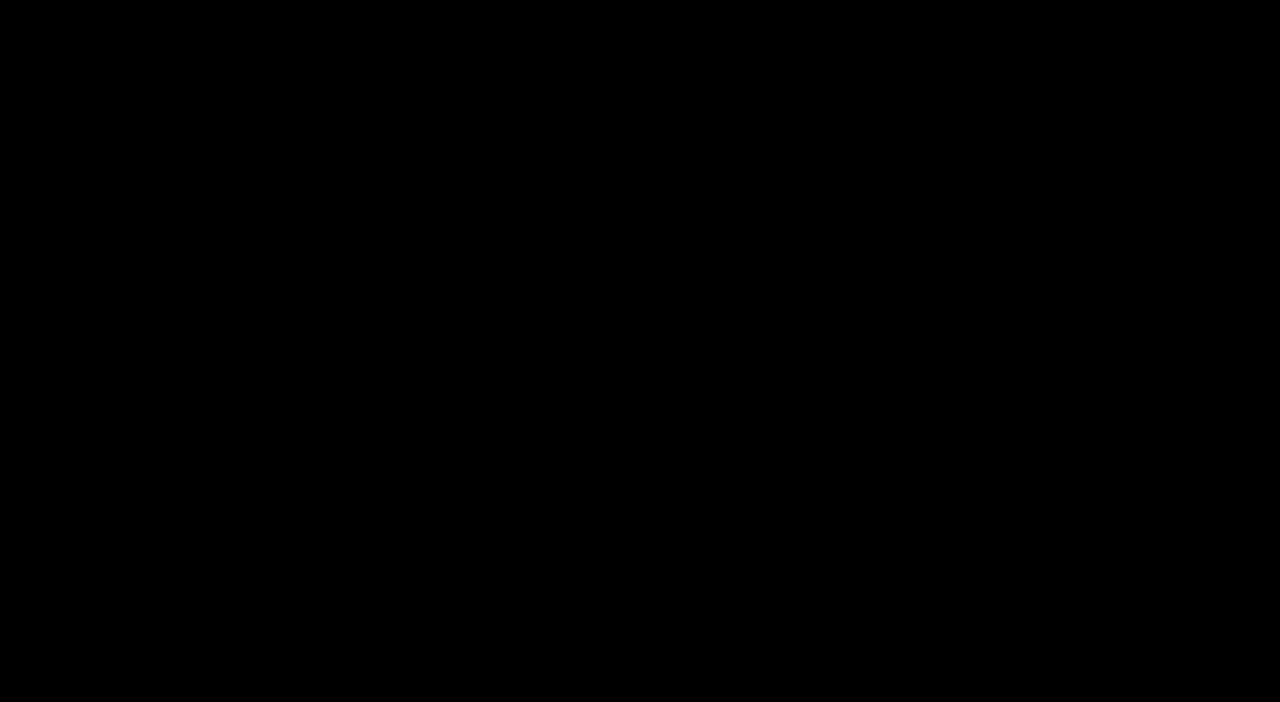
==== commit 4bfa13bc: "更新" ====
--- a/ai/index.html
+++ b/ai/index.html
@@ -1226,7 +1226,7 @@
                     <div class="card-inner">
                         <div class="card-header">
                             <div class="card-icon">
-                                <img src="https://github.com/qtqtEricChiu/muse/raw/main/icon-512.png" alt="Muse">
+                                <img src="https://github.com/qtqtEricChiu/muse/raw/main/icons/icon-512.png" alt="Muse">
                             </div>
                             <div class="card-title-block">
                                 <div class="card-path">/muse/</div>
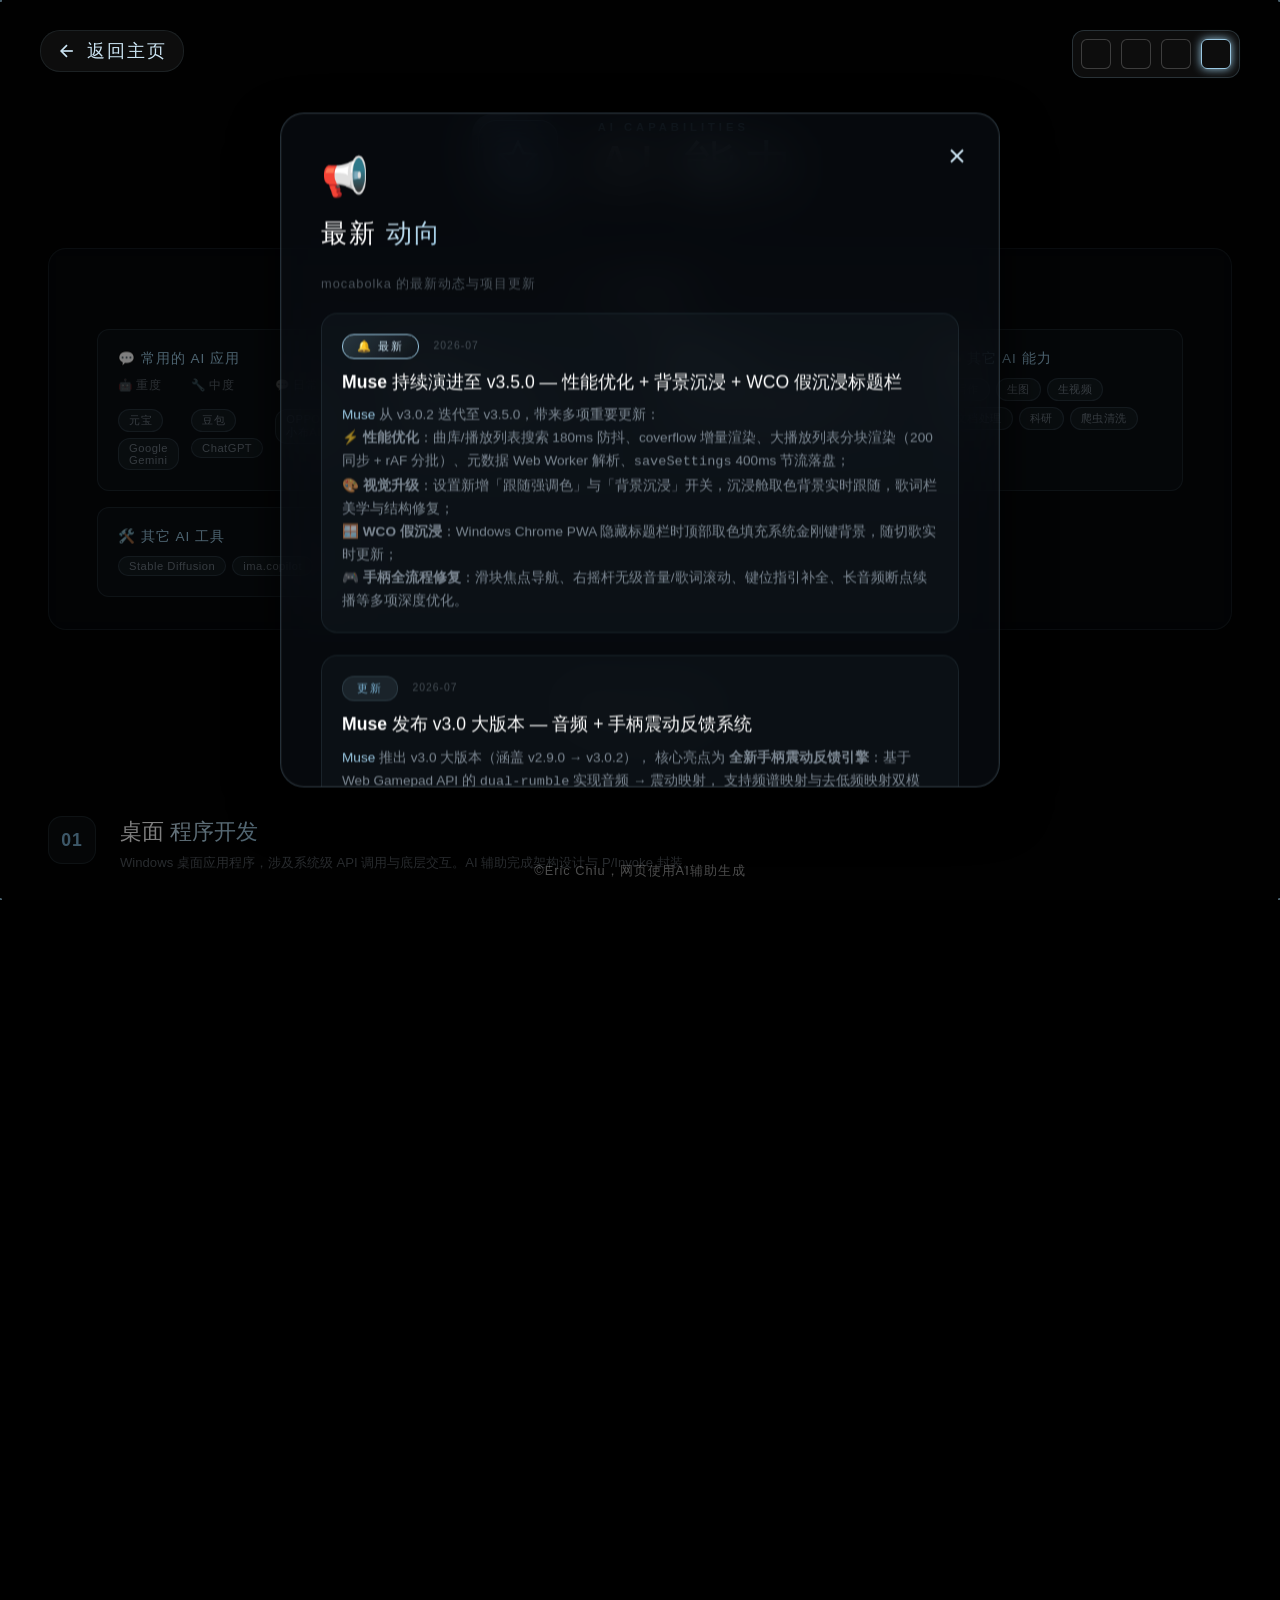
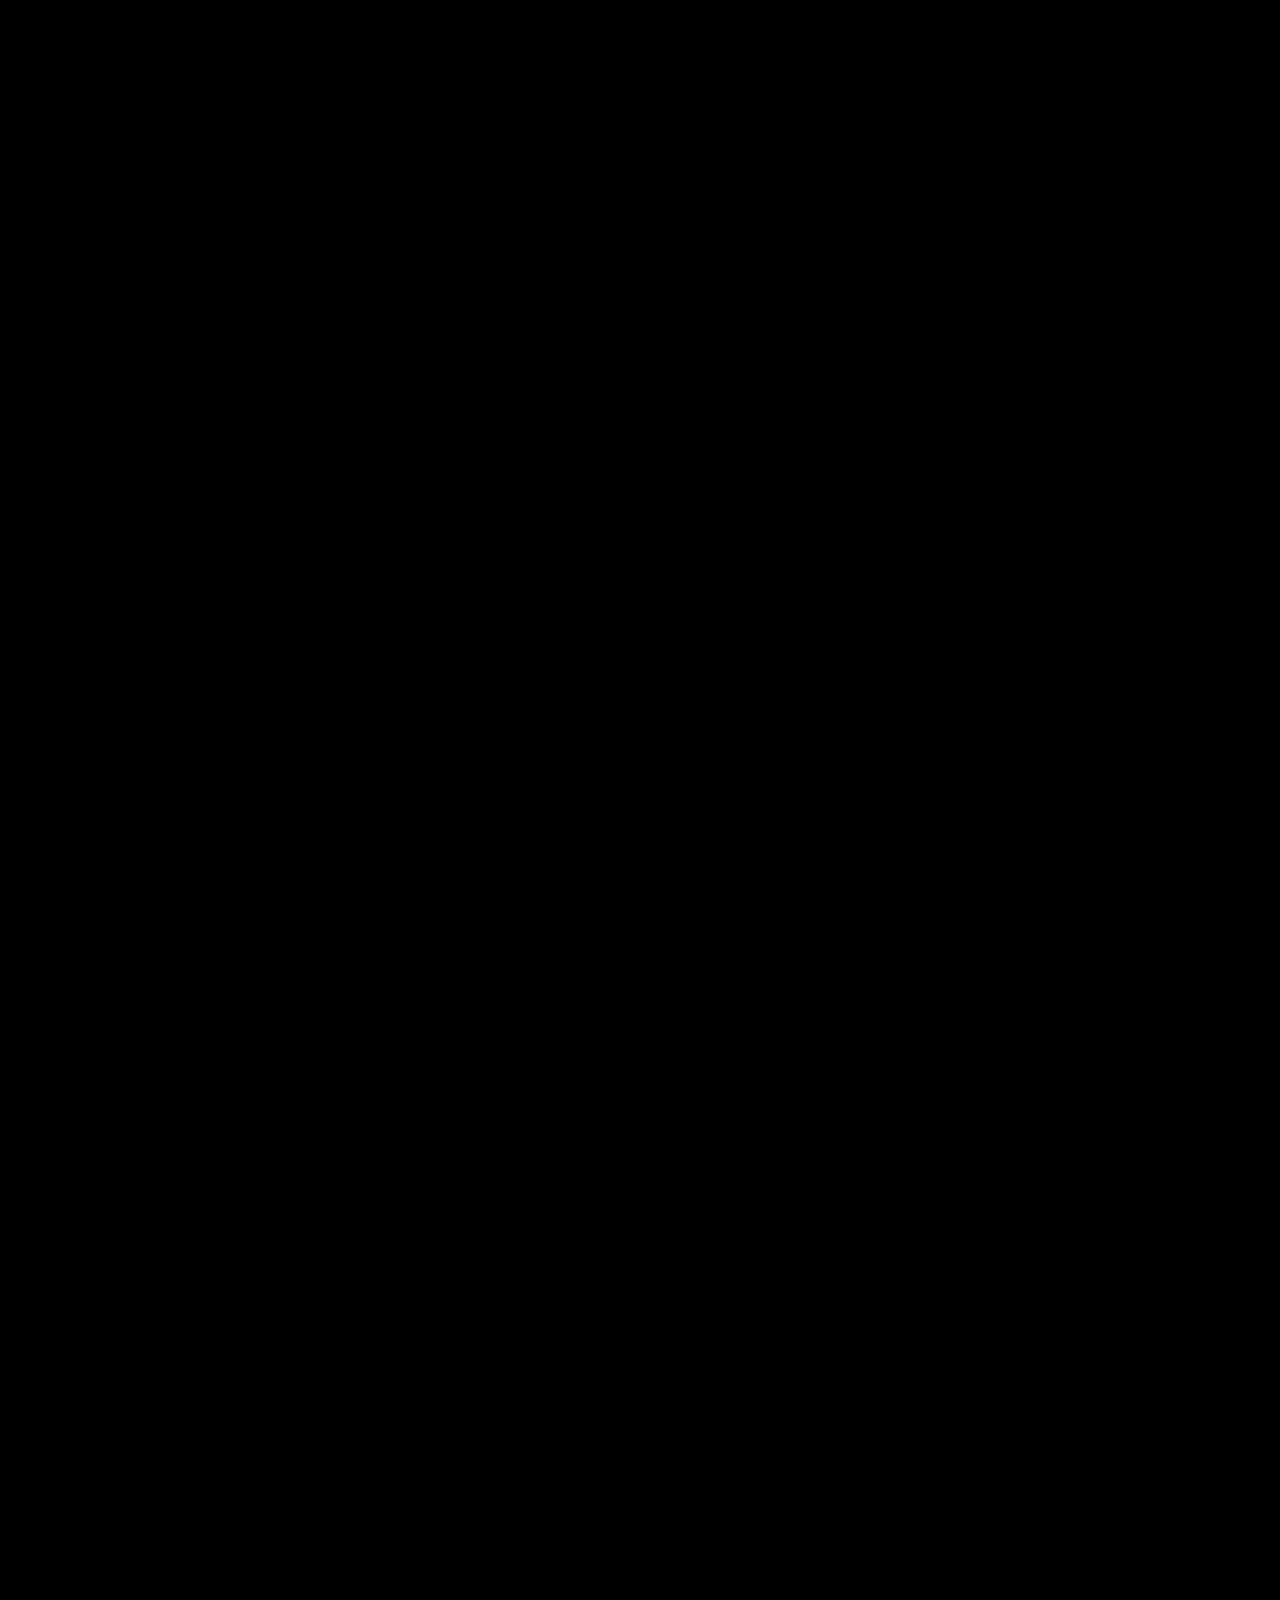
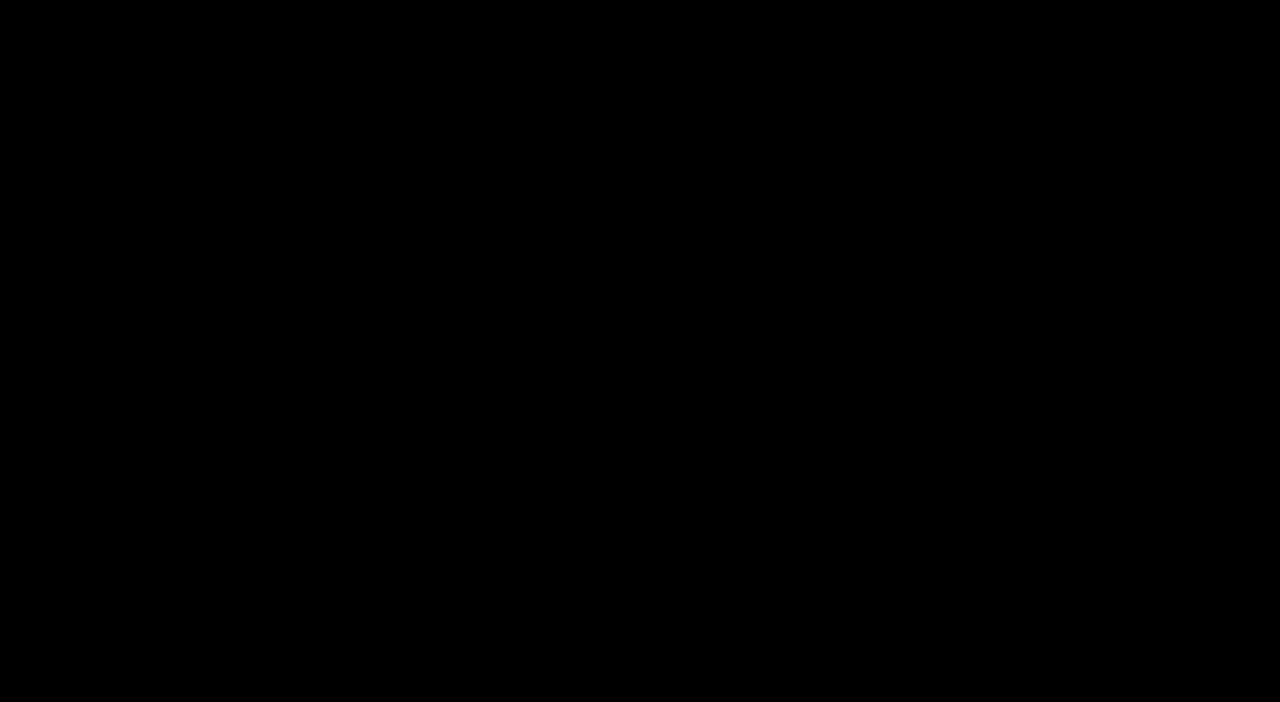
==== commit 8f324c06: "更新AI页面和Timeline" ====
--- a/ai/index.html
+++ b/ai/index.html
@@ -825,6 +825,14 @@
             background: rgba(154, 200, 226, 0.1);
             border: 1px solid rgba(154, 200, 226, 0.15);
             color: var(--accent-dark);
+        }
+        .news-modal .news-date {
+            display: inline-block;
+            font-size: 0.65rem;
+            letter-spacing: 1px;
+            color: rgba(200, 215, 230, 0.3);
+            margin-left: 10px;
+            vertical-align: middle;
         }
         .news-modal .news-item .news-badge.primary {
             background: linear-gradient(135deg, rgba(154, 200, 226, 0.2), transparent);
@@ -978,6 +986,20 @@
 
         <div class="news-item">
             <span class="news-badge primary">🔔 最新</span>
+            <span class="news-date">2026-07</span>
+            <div class="news-headline"><strong>Muse</strong> 持续演进至 v3.5.0 — 性能优化 + 背景沉浸 + WCO 假沉浸标题栏</div>
+            <div class="news-desc">
+                <a href="https://github.com/qtqtEricChiu/muse" target="_blank">Muse</a> 从 v3.0.2 迭代至 v3.5.0，带来多项重要更新：<br>
+                <strong>⚡ 性能优化</strong>：曲库/播放列表搜索 180ms 防抖、coverflow 增量渲染、大播放列表分块渲染（200 同步 + rAF 分批）、元数据 Web Worker 解析、<code>saveSettings</code> 400ms 节流落盘；<br>
+                <strong>🎨 视觉升级</strong>：设置新增「跟随强调色」与「背景沉浸」开关，沉浸舱取色背景实时跟随，歌词栏美学与结构修复；<br>
+                <strong>🪟 WCO 假沉浸</strong>：Windows Chrome PWA 隐藏标题栏时顶部取色填充系统金刚键背景，随切歌实时更新；<br>
+                <strong>🎮 手柄全流程修复</strong>：滑块焦点导航、右摇杆无级音量/歌词滚动、键位指引补全、长音频断点续播等多项深度优化。
+            </div>
+        </div>
+
+        <div class="news-item">
+            <span class="news-badge">更新</span>
+            <span class="news-date">2026-07</span>
             <div class="news-headline"><strong>Muse</strong> 发布 v3.0 大版本 — 音频 + 手柄震动反馈系统</div>
             <div class="news-desc">
                 <a href="https://github.com/qtqtEricChiu/muse" target="_blank">Muse</a> 推出 v3.0 大版本（涵盖 v2.9.0 → v3.0.2），
@@ -990,6 +1012,7 @@
 
         <div class="news-item">
             <span class="news-badge">更新</span>
+            <span class="news-date">2026-06</span>
             <div class="news-headline">推出 <strong>NuanSkill</strong> — 无限暖暖综合管理 AI Agent Skill</div>
             <div class="news-desc">
                 已发布至 <a href="https://github.com/qtqtEricChiu/nuanskill-infinitynikki-helper" target="_blank">GitHub</a>，支持 Marvis、QClaw 等应用导入。
@@ -1000,6 +1023,7 @@
 
         <div class="news-item">
             <span class="news-badge">更新</span>
+            <span class="news-date">2026-06</span>
             <div class="news-headline">InfiSteam 推出 WinUI 3 现代样式版本</div>
             <div class="news-desc">
                 为 <a href="https://github.com/qtqtEricChiu/InfiSteam" target="_blank">InfiSteam</a> 编译并推出 WinUI 3 现代样式版本，
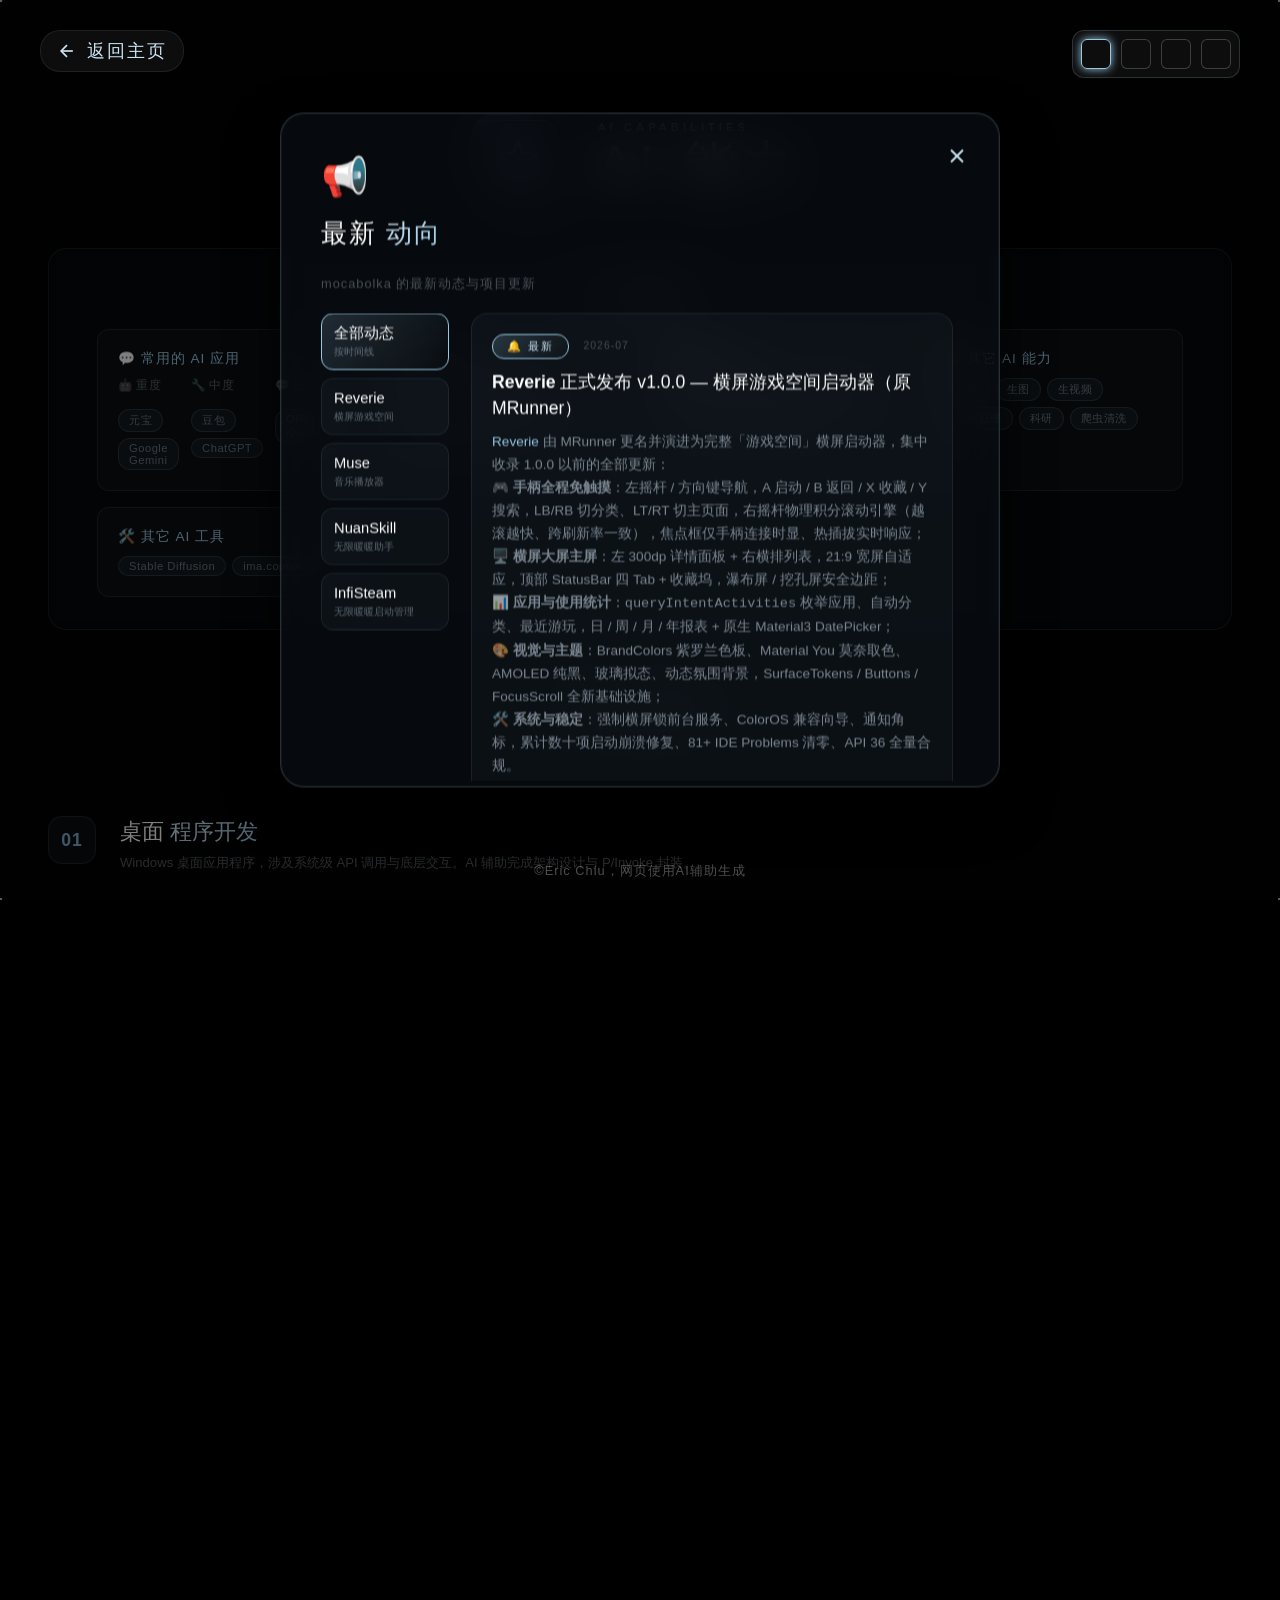
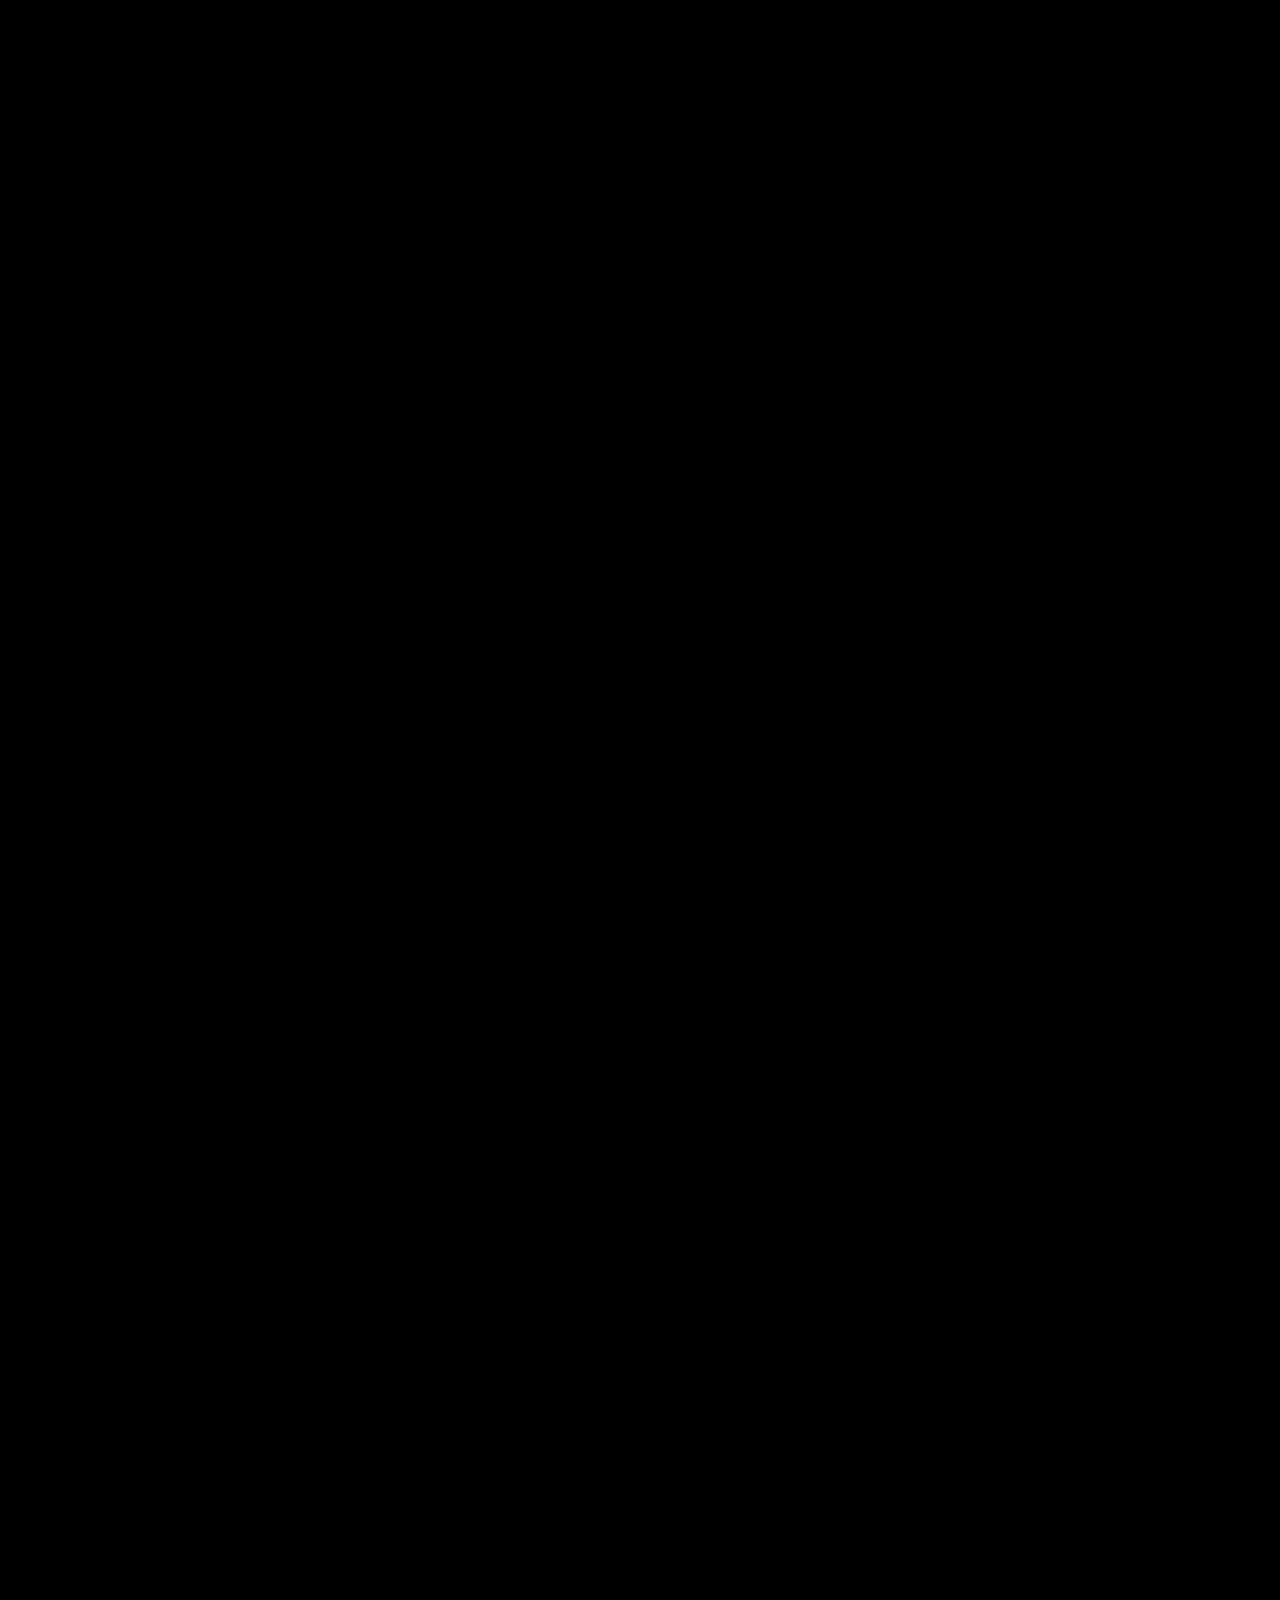
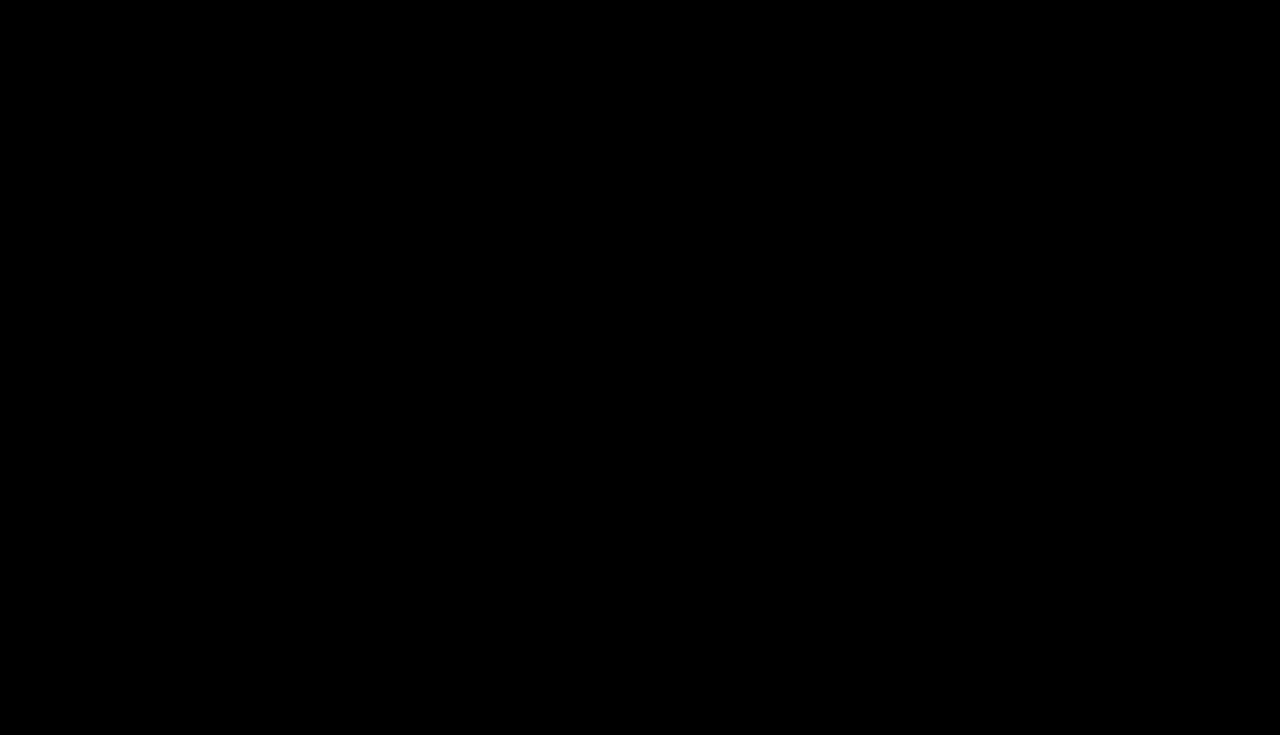
==== commit 459f2713: "更新AI页面" ====
--- a/ai/index.html
+++ b/ai/index.html
@@ -889,6 +889,68 @@
             color: rgba(200, 215, 230, 0.35);
             margin-bottom: 20px;
             letter-spacing: 1px;
+        }
+
+        /* 双栏布局：侧边栏筛选 + 右侧动态 */
+        .news-layout {
+            display: flex;
+            gap: 18px;
+            width: 100%;
+            align-items: flex-start;
+        }
+        .news-sidebar {
+            flex: 0 0 132px;
+            display: flex;
+            flex-direction: column;
+            gap: 8px;
+            max-height: 52vh;
+            overflow-y: auto;
+            padding-right: 4px;
+            position: sticky;
+            top: 0;
+        }
+        .news-filter {
+            display: flex;
+            flex-direction: column;
+            padding: 10px 12px;
+            border-radius: 12px;
+            background: rgba(154, 200, 226, 0.04);
+            border: 1px solid rgba(154, 200, 226, 0.1);
+            cursor: none;
+            transition: all 0.25s;
+        }
+        .news-filter:hover {
+            border-color: rgba(154, 200, 226, 0.25);
+            background: rgba(154, 200, 226, 0.08);
+        }
+        .news-filter.active {
+            background: linear-gradient(135deg, rgba(154, 200, 226, 0.18), transparent);
+            border-color: var(--accent-main);
+        }
+        .news-filter .news-filter-name {
+            font-size: 0.92rem;
+            font-weight: 500;
+            color: #fff;
+            line-height: 1.3;
+        }
+        .news-filter .news-filter-sub {
+            font-size: 0.62rem;
+            color: rgba(200, 215, 230, 0.45);
+            margin-top: 3px;
+            line-height: 1.3;
+        }
+        .news-content {
+            flex: 1;
+            display: flex;
+            flex-direction: column;
+            gap: 14px;
+            max-height: 52vh;
+            overflow-y: auto;
+            padding-right: 6px;
+        }
+        .news-content .news-item {
+            margin-bottom: 0;
+            flex-shrink: 0;
         }
 
         /* News 遮罩 */
@@ -952,6 +1014,25 @@
             .news-modal .news-title { font-size: 1.3rem; }
             .news-modal .news-item { padding: 16px; }
             .news-modal .news-item .news-headline { font-size: 1rem; }
+            .news-layout {
+                flex-direction: column;
+                gap: 14px;
+            }
+            .news-sidebar {
+                flex: none;
+                flex-direction: row;
+                flex-wrap: wrap;
+                max-height: none;
+                overflow-x: auto;
+                position: static;
+            }
+            .news-filter {
+                flex: 1 1 auto;
+                text-align: center;
+            }
+            .news-content {
+                max-height: 60vh;
+            }
         }
     </style>
 </head>
@@ -984,52 +1065,106 @@
         <h2 class="news-title">最新 <span class="accent">动向</span></h2>
         <p class="news-subtitle">mocabolka 的最新动态与项目更新</p>
 
-        <div class="news-item">
-            <span class="news-badge primary">🔔 最新</span>
-            <span class="news-date">2026-07</span>
-            <div class="news-headline"><strong>Muse</strong> 持续演进至 v3.5.0 — 性能优化 + 背景沉浸 + WCO 假沉浸标题栏</div>
-            <div class="news-desc">
-                <a href="https://github.com/qtqtEricChiu/muse" target="_blank">Muse</a> 从 v3.0.2 迭代至 v3.5.0，带来多项重要更新：<br>
-                <strong>⚡ 性能优化</strong>：曲库/播放列表搜索 180ms 防抖、coverflow 增量渲染、大播放列表分块渲染（200 同步 + rAF 分批）、元数据 Web Worker 解析、<code>saveSettings</code> 400ms 节流落盘；<br>
-                <strong>🎨 视觉升级</strong>：设置新增「跟随强调色」与「背景沉浸」开关，沉浸舱取色背景实时跟随，歌词栏美学与结构修复；<br>
-                <strong>🪟 WCO 假沉浸</strong>：Windows Chrome PWA 隐藏标题栏时顶部取色填充系统金刚键背景，随切歌实时更新；<br>
-                <strong>🎮 手柄全流程修复</strong>：滑块焦点导航、右摇杆无级音量/歌词滚动、键位指引补全、长音频断点续播等多项深度优化。
-            </div>
-        </div>
-
-        <div class="news-item">
-            <span class="news-badge">更新</span>
-            <span class="news-date">2026-07</span>
-            <div class="news-headline"><strong>Muse</strong> 发布 v3.0 大版本 — 音频 + 手柄震动反馈系统</div>
-            <div class="news-desc">
-                <a href="https://github.com/qtqtEricChiu/muse" target="_blank">Muse</a> 推出 v3.0 大版本（涵盖 v2.9.0 → v3.0.2），
-                核心亮点为 <strong>全新手柄震动反馈引擎</strong>：基于 Web Gamepad API 的 <code>dual-rumble</code> 实现音频 → 震动映射，
-                支持频谱映射与去低频映射双模式，配备自动地板算法（EMA）、马达独立增益控制及节能模式联动。
-                同时带来美学系统重构（琥珀金 + 深海蓝调色盘）、设置面板标签页导航、手柄功能全面补全、
-                SVG 图标系统、主题色动态兼容等大量更新。
-            </div>
-        </div>
-
-        <div class="news-item">
-            <span class="news-badge">更新</span>
-            <span class="news-date">2026-06</span>
-            <div class="news-headline">推出 <strong>NuanSkill</strong> — 无限暖暖综合管理 AI Agent Skill</div>
-            <div class="news-desc">
-                已发布至 <a href="https://github.com/qtqtEricChiu/nuanskill-infinitynikki-helper" target="_blank">GitHub</a>，支持 Marvis、QClaw 等应用导入。
-                核心功能涵盖 Steam 版本管理（ACF 反更新 / SteamDB 自动检测 / 骨架化清理）、
-                奇想手账（体力 / 美鸭梨 / 抽卡统计 / 探索进度）及公开信息查询（兑换码 / 氪条）。
-            </div>
-        </div>
-
-        <div class="news-item">
-            <span class="news-badge">更新</span>
-            <span class="news-date">2026-06</span>
-            <div class="news-headline">InfiSteam 推出 WinUI 3 现代样式版本</div>
-            <div class="news-desc">
-                为 <a href="https://github.com/qtqtEricChiu/InfiSteam" target="_blank">InfiSteam</a> 编译并推出 WinUI 3 现代样式版本，
-                带来更统一流畅的操作体验。同时为 AI Prompt 版本提供绝区零等游戏通用兼容性支持。
-            </div>
-        </div>
+        <div class="news-layout">
+            <aside class="news-sidebar">
+                <div class="news-filter active interactable" data-filter="all">
+                    <span class="news-filter-name">全部动态</span>
+                    <span class="news-filter-sub">按时间线</span>
+                </div>
+                <div class="news-filter interactable" data-filter="reverie">
+                    <span class="news-filter-name">Reverie</span>
+                    <span class="news-filter-sub">横屏游戏空间</span>
+                </div>
+                <div class="news-filter interactable" data-filter="muse">
+                    <span class="news-filter-name">Muse</span>
+                    <span class="news-filter-sub">音乐播放器</span>
+                </div>
+                <div class="news-filter interactable" data-filter="nuanskill">
+                    <span class="news-filter-name">NuanSkill</span>
+                    <span class="news-filter-sub">无限暖暖助手</span>
+                </div>
+                <div class="news-filter interactable" data-filter="infisteam">
+                    <span class="news-filter-name">InfiSteam</span>
+                    <span class="news-filter-sub">无限暖暖启动管理</span>
+                </div>
+            </aside>
+            <div class="news-content">
+
+                <div class="news-item" data-project="reverie">
+                    <span class="news-badge primary">🔔 最新</span>
+                    <span class="news-date">2026-07</span>
+                    <div class="news-headline"><strong>Reverie</strong> 正式发布 v1.0.0 — 横屏游戏空间启动器（原 MRunner）</div>
+                    <div class="news-desc">
+                        <a href="https://github.com/qtqtEricChiu/Reverie/" target="_blank">Reverie</a> 由 MRunner 更名并演进为完整「游戏空间」横屏启动器，集中收录 1.0.0 以前的全部更新：<br>
+                        <strong>🎮 手柄全程免触摸</strong>：左摇杆 / 方向键导航，A 启动 / B 返回 / X 收藏 / Y 搜索，LB/RB 切分类、LT/RT 切主页面，右摇杆物理积分滚动引擎（越滚越快、跨刷新率一致），焦点框仅手柄连接时显、热插拔实时响应；<br>
+                        <strong>🖥️ 横屏大屏主屏</strong>：左 300dp 详情面板 + 右横排列表，21:9 宽屏自适应，顶部 StatusBar 四 Tab + 收藏坞，瀑布屏 / 挖孔屏安全边距；<br>
+                        <strong>📊 应用与使用统计</strong>：<code>queryIntentActivities</code> 枚举应用、自动分类、最近游玩，日 / 周 / 月 / 年报表 + 原生 Material3 DatePicker；<br>
+                        <strong>🎨 视觉与主题</strong>：BrandColors 紫罗兰色板、Material You 莫奈取色、AMOLED 纯黑、玻璃拟态、动态氛围背景，SurfaceTokens / Buttons / FocusScroll 全新基础设施；<br>
+                        <strong>🛠️ 系统与稳定</strong>：强制横屏锁前台服务、ColorOS 兼容向导、通知角标，累计数十项启动崩溃修复、81+ IDE Problems 清零、API 36 全量合规。
+                    </div>
+                </div>
+
+                <div class="news-item" data-project="muse">
+                    <span class="news-badge primary">🔔 最新</span>
+                    <span class="news-date">2026-07</span>
+                    <div class="news-headline"><strong>Muse</strong> 持续打磨至 v3.6.7 — WCO 标题栏取色重构 + 创作信息系统 + 性能审计</div>
+                    <div class="news-desc">
+                        <a href="https://github.com/qtqtEricChiu/muse" target="_blank">Muse</a> 从 v3.5.0 累积迭代至 v3.6.7，集中优化三大方向：<br>
+                        <strong>🪟 WCO 标题栏取色体系重构</strong>：引入实测拟合的 <code>toDarkColor</code> 深色取色算法（平均偏差 4.1/255）、去饱和灰度映射、移除 Chrome 标题栏状态判断，封面取色随切歌实时驱动金刚键配色；<br>
+                        <strong>🎵 歌词创作信息系统</strong>：补全 文案 / 古筝 / 小提琴 / MV制作 / 粤语 / Lyricist 等 40+ 角色正则、支持中英文连写，创作信息作为 <code>[00:00.00]</code> 歌词行注入并保留完整排版；<br>
+                        <strong>⚡ 性能与健壮性审计</strong>：采纳 20+ 项无障碍（<code>prefers-reduced-motion</code>）/ 动画节能 / 健壮性修复，新增点击复制、根治进度条偏移、曲库打开自动定位当前专辑。
+                    </div>
+                </div>
+
+                <div class="news-item" data-project="muse">
+                    <span class="news-badge">更新</span>
+                    <span class="news-date">2026-07</span>
+                    <div class="news-headline"><strong>Muse</strong> 持续演进至 v3.5.0 — 性能优化 + 背景沉浸 + WCO 假沉浸标题栏</div>
+                    <div class="news-desc">
+                        <a href="https://github.com/qtqtEricChiu/muse" target="_blank">Muse</a> 从 v3.0.2 迭代至 v3.5.0，带来多项重要更新：<br>
+                        <strong>⚡ 性能优化</strong>：曲库/播放列表搜索 180ms 防抖、coverflow 增量渲染、大播放列表分块渲染（200 同步 + rAF 分批）、元数据 Web Worker 解析、<code>saveSettings</code> 400ms 节流落盘；<br>
+                        <strong>🎨 视觉升级</strong>：设置新增「跟随强调色」与「背景沉浸」开关，沉浸舱取色背景实时跟随，歌词栏美学与结构修复；<br>
+                        <strong>🪟 WCO 假沉浸</strong>：Windows Chrome PWA 隐藏标题栏时顶部取色填充系统金刚键背景，随切歌实时更新；<br>
+                        <strong>🎮 手柄全流程修复</strong>：滑块焦点导航、右摇杆无级音量/歌词滚动、键位指引补全、长音频断点续播等多项深度优化。
+                    </div>
+                </div>
+
+                <div class="news-item" data-project="muse">
+                    <span class="news-badge">更新</span>
+                    <span class="news-date">2026-07</span>
+                    <div class="news-headline"><strong>Muse</strong> 发布 v3.0 大版本 — 音频 + 手柄震动反馈系统</div>
+                    <div class="news-desc">
+                        <a href="https://github.com/qtqtEricChiu/muse" target="_blank">Muse</a> 推出 v3.0 大版本（涵盖 v2.9.0 → v3.0.2），
+                        核心亮点为 <strong>全新手柄震动反馈引擎</strong>：基于 Web Gamepad API 的 <code>dual-rumble</code> 实现音频 → 震动映射，
+                        支持频谱映射与去低频映射双模式，配备自动地板算法（EMA）、马达独立增益控制及节能模式联动。
+                        同时带来美学系统重构（琥珀金 + 深海蓝调色盘）、设置面板标签页导航、手柄功能全面补全、
+                        SVG 图标系统、主题色动态兼容等大量更新。
+                    </div>
+                </div>
+
+                <div class="news-item" data-project="nuanskill">
+                    <span class="news-badge">更新</span>
+                    <span class="news-date">2026-06</span>
+                    <div class="news-headline">推出 <strong>NuanSkill</strong> — 无限暖暖综合管理 AI Agent Skill</div>
+                    <div class="news-desc">
+                        已发布至 <a href="https://github.com/qtqtEricChiu/nuanskill-infinitynikki-helper" target="_blank">GitHub</a>，支持 Marvis、QClaw 等应用导入。
+                        核心功能涵盖 Steam 版本管理（ACF 反更新 / SteamDB 自动检测 / 骨架化清理）、
+                        奇想手账（体力 / 美鸭梨 / 抽卡统计 / 探索进度）及公开信息查询（兑换码 / 氪条）。
+                    </div>
+                </div>
+
+                <div class="news-item" data-project="infisteam">
+                    <span class="news-badge">更新</span>
+                    <span class="news-date">2026-06</span>
+                    <div class="news-headline">InfiSteam 推出 WinUI 3 现代样式版本</div>
+                    <div class="news-desc">
+                        为 <a href="https://github.com/qtqtEricChiu/InfiSteam" target="_blank">InfiSteam</a> 编译并推出 WinUI 3 现代样式版本，
+                        带来更统一流畅的操作体验。同时为 AI Prompt 版本提供绝区零等游戏通用兼容性支持。
+                    </div>
+                </div>
+
+            </div><!-- /.news-content -->
+        </div><!-- /.news-layout -->
 
         <div class="news-dismiss">
             <button class="interactable" id="dismissNewsBtn">
@@ -1158,6 +1293,43 @@
                 </div>
             </div>
             <div class="section-grid">
+
+                <!-- Reverie (旗舰 / 置顶) -->
+                <div class="project-card flagship has-custom-icon">
+                    <div class="card-inner">
+                        <div class="card-header">
+                            <div class="card-icon">
+                                <img src="https://github.com/qtqtEricChiu/Reverie/raw/main/icon.png" alt="Reverie">
+                            </div>
+                            <div class="card-title-block">
+                                <div class="card-path">Android · Kotlin · Jetpack Compose</div>
+                                <h3 class="card-title">Reverie · 横屏游戏空间启动器</h3>
+                            </div>
+                            <a href="https://github.com/qtqtEricChiu/Reverie/" target="_blank" class="card-github-link interactable">
+                                <img src="../res/img/svg/gh.svg" alt="GitHub">
+                            </a>
+                        </div>
+                        <p class="card-desc">
+                            面向 Android TV / 平板 / 掌机的<strong>横屏游戏空间启动器</strong>（原 MRunner）。全程手柄免触摸操作：左详情面板 + 右应用列表大屏主屏，支持应用枚举与分类、最近游玩、使用统计（原生 Material3 DatePicker）、Material You 莫奈动态主题、强制横屏锁、玻璃拟态与动态氛围背景。Android 16 (API 36) · Kotlin + Jetpack Compose，零外部依赖可离线运行。
+                        </p>
+                        <div class="card-tags">
+                            <span class="tag">横屏游戏空间</span>
+                            <span class="tag">全手柄操作</span>
+                            <span class="tag">应用枚举分类</span>
+                            <span class="tag">使用统计</span>
+                            <span class="tag">Material You 莫奈</span>
+                            <span class="tag">强制横屏锁</span>
+                            <span class="tag">玻璃拟态</span>
+                        </div>
+                        <div class="card-footer">
+                            <span class="card-tech">Kotlin · Jetpack Compose · Android 16 (API 36)</span>
+                            <a href="https://github.com/qtqtEricChiu/Reverie/releases" target="_blank" class="card-link interactable">
+                                GitHub Releases
+                                <svg viewBox="0 0 24 24"><path d="M18 13v6a2 2 0 01-2 2H5a2 2 0 01-2-2V8a2 2 0 012-2h6"/><polyline points="15 3 21 3 21 9"/><line x1="10" y1="14" x2="21" y2="3"/></svg>
+                            </a>
+                        </div>
+                    </div>
+                </div>
 
                 <!-- InfiSteam (旗舰) -->
                 <div class="project-card flagship has-custom-icon">
@@ -1750,6 +1922,23 @@
                 }
             });
         });
+
+        /* ================================================================
+           News 浮窗：侧边栏筛选
+           ================================================================ */
+        var newsFilters = document.querySelectorAll('.news-filter');
+        var newsItems = document.querySelectorAll('.news-content .news-item');
+        newsFilters.forEach(function(filter) {
+            filter.addEventListener('click', function() {
+                var key = this.getAttribute('data-filter');
+                newsFilters.forEach(function(f) { f.classList.remove('active'); });
+                this.classList.add('active');
+                newsItems.forEach(function(item) {
+                    var show = (key === 'all') || (item.getAttribute('data-project') === key);
+                    item.style.display = show ? '' : 'none';
+                });
+            });
+        });
     });
 </script>
 
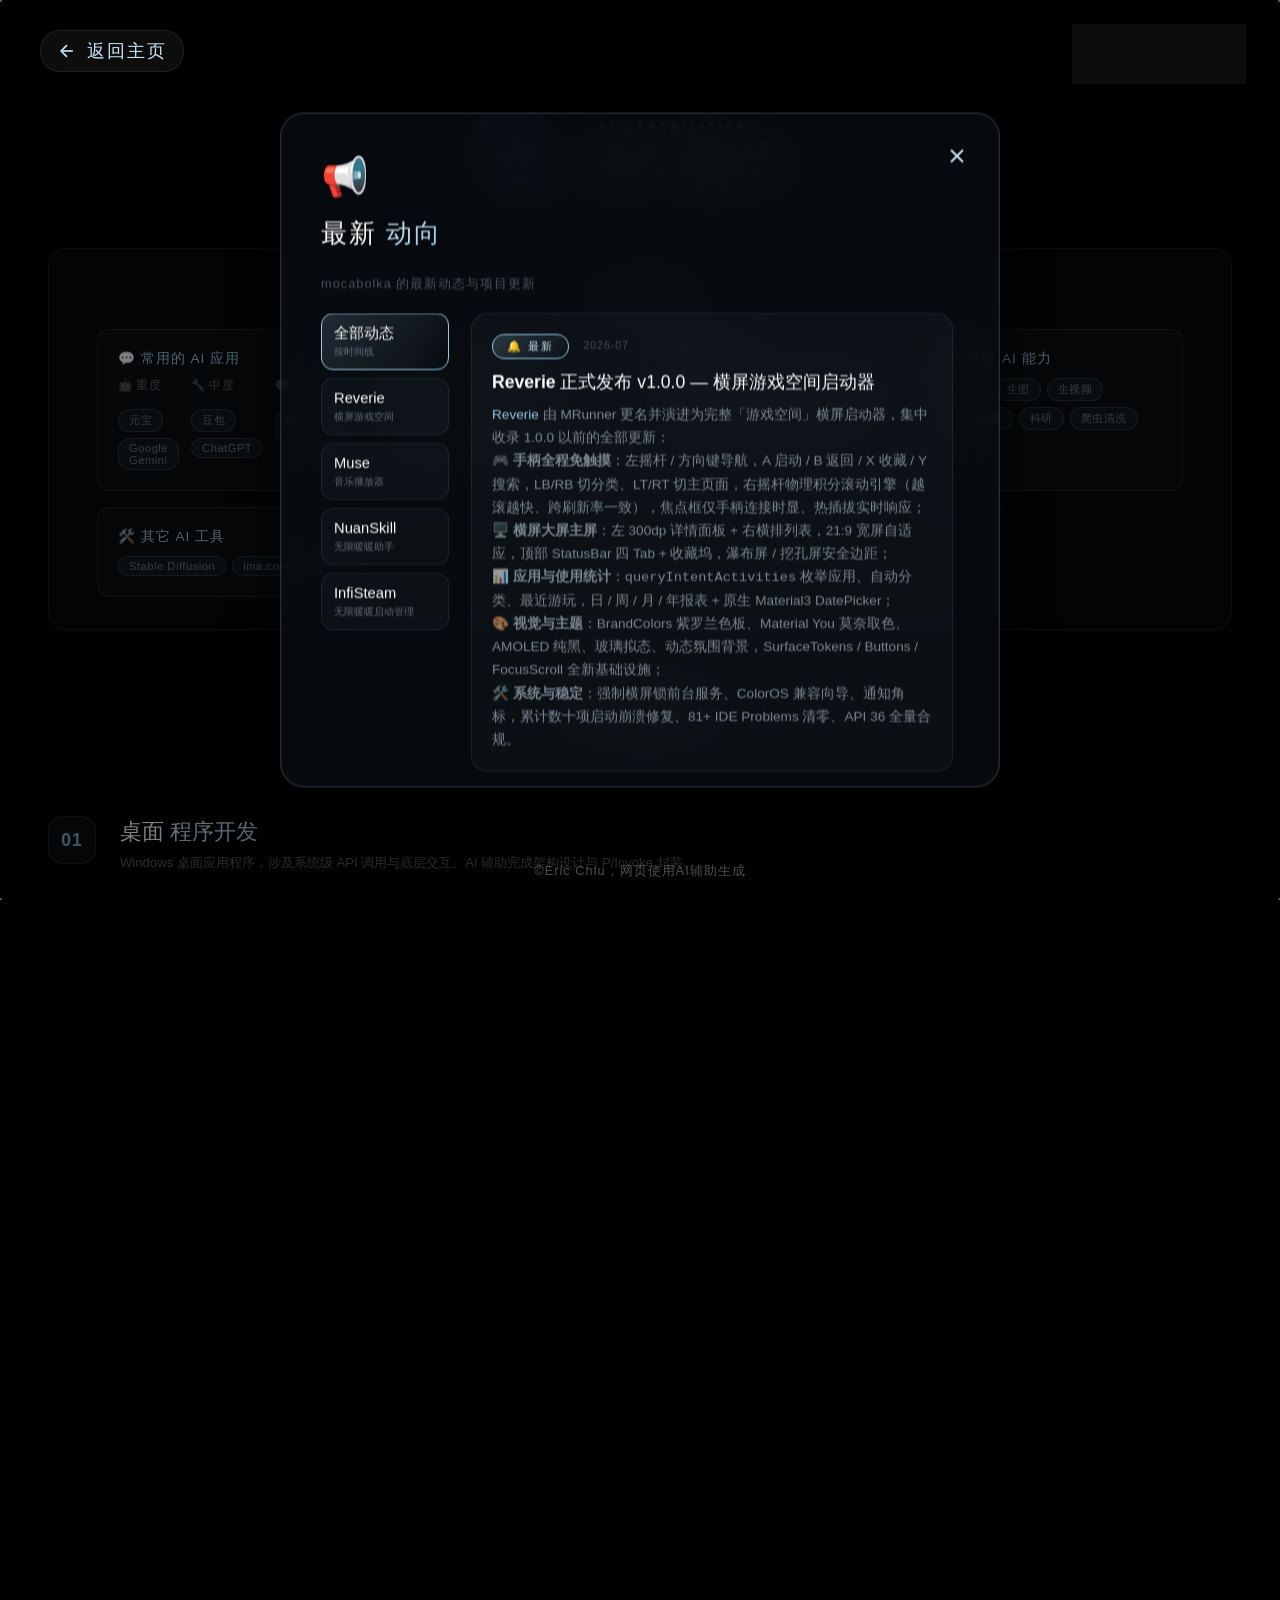
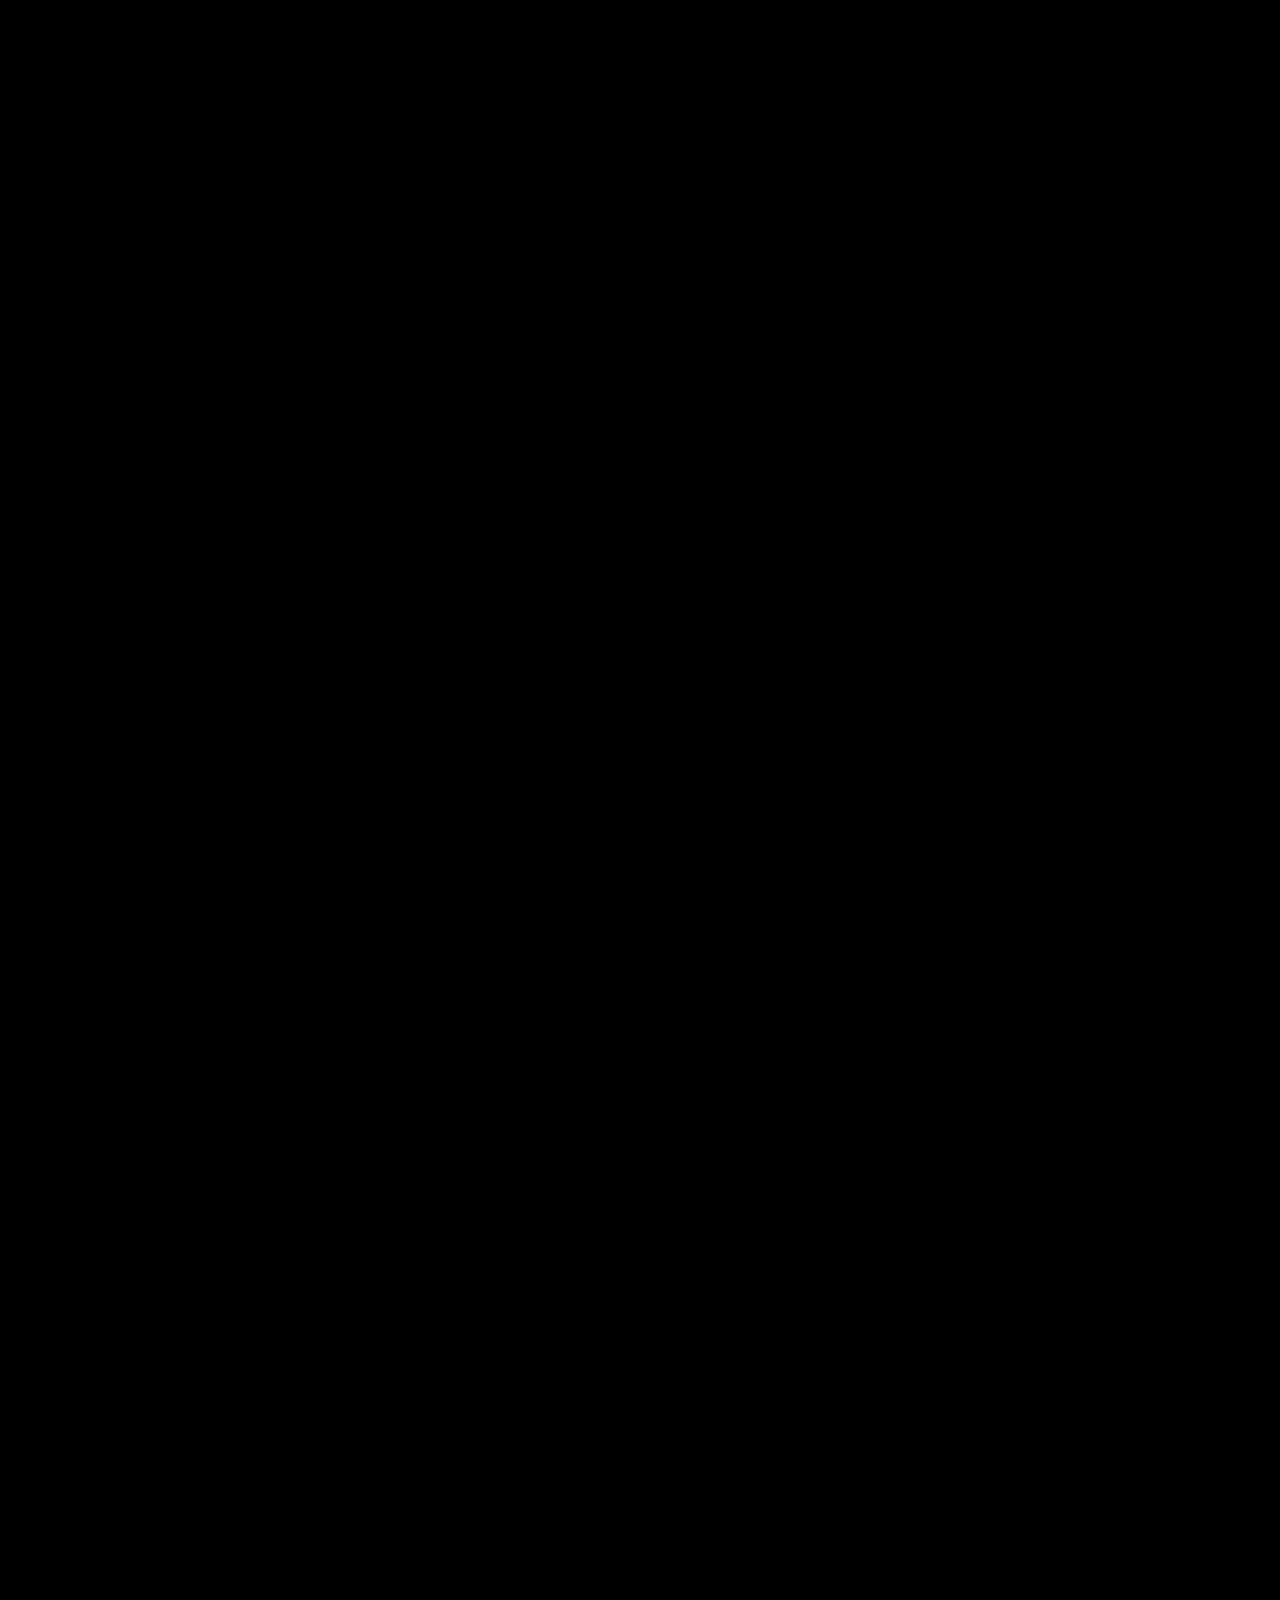
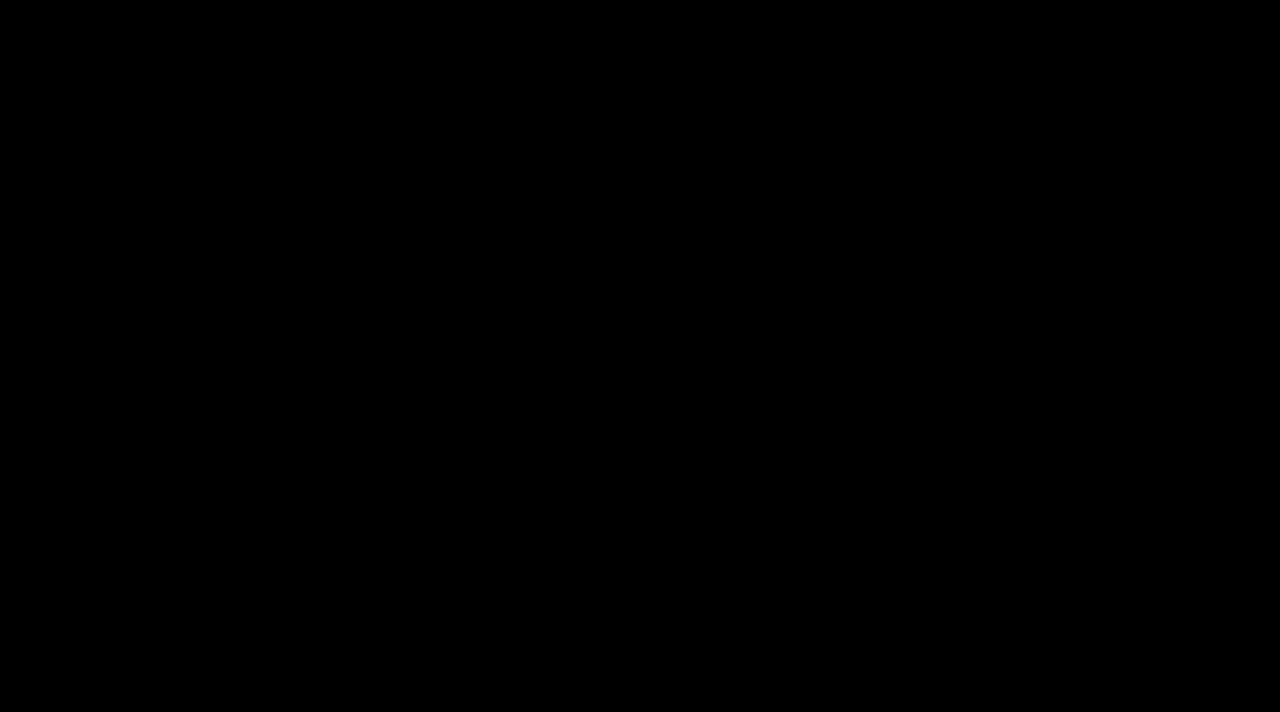
==== commit 267eace0: "更新AI页面" ====
--- a/ai/index.html
+++ b/ai/index.html
@@ -1093,7 +1093,7 @@
                 <div class="news-item" data-project="reverie">
                     <span class="news-badge primary">🔔 最新</span>
                     <span class="news-date">2026-07</span>
-                    <div class="news-headline"><strong>Reverie</strong> 正式发布 v1.0.0 — 横屏游戏空间启动器（原 MRunner）</div>
+                    <div class="news-headline"><strong>Reverie</strong> 正式发布 v1.0.0 — 横屏游戏空间启动器</div>
                     <div class="news-desc">
                         <a href="https://github.com/qtqtEricChiu/Reverie/" target="_blank">Reverie</a> 由 MRunner 更名并演进为完整「游戏空间」横屏启动器，集中收录 1.0.0 以前的全部更新：<br>
                         <strong>🎮 手柄全程免触摸</strong>：左摇杆 / 方向键导航，A 启动 / B 返回 / X 收藏 / Y 搜索，LB/RB 切分类、LT/RT 切主页面，右摇杆物理积分滚动引擎（越滚越快、跨刷新率一致），焦点框仅手柄连接时显、热插拔实时响应；<br>
@@ -1310,7 +1310,7 @@
                             </a>
                         </div>
                         <p class="card-desc">
-                            面向 Android TV / 平板 / 掌机的<strong>横屏游戏空间启动器</strong>（原 MRunner）。全程手柄免触摸操作：左详情面板 + 右应用列表大屏主屏，支持应用枚举与分类、最近游玩、使用统计（原生 Material3 DatePicker）、Material You 莫奈动态主题、强制横屏锁、玻璃拟态与动态氛围背景。Android 16 (API 36) · Kotlin + Jetpack Compose，零外部依赖可离线运行。
+                            面向 Android TV / 平板 / 掌机的<strong>横屏游戏空间启动器</strong>。全程手柄免触摸操作：左详情面板 + 右应用列表大屏主屏，支持应用枚举与分类、最近游玩、使用统计（原生 Material3 DatePicker）、Material You 莫奈动态主题、强制横屏锁、玻璃拟态与动态氛围背景。Android 16 (API 36) · Kotlin + Jetpack Compose，零外部依赖可离线运行。
                         </p>
                         <div class="card-tags">
                             <span class="tag">横屏游戏空间</span>
